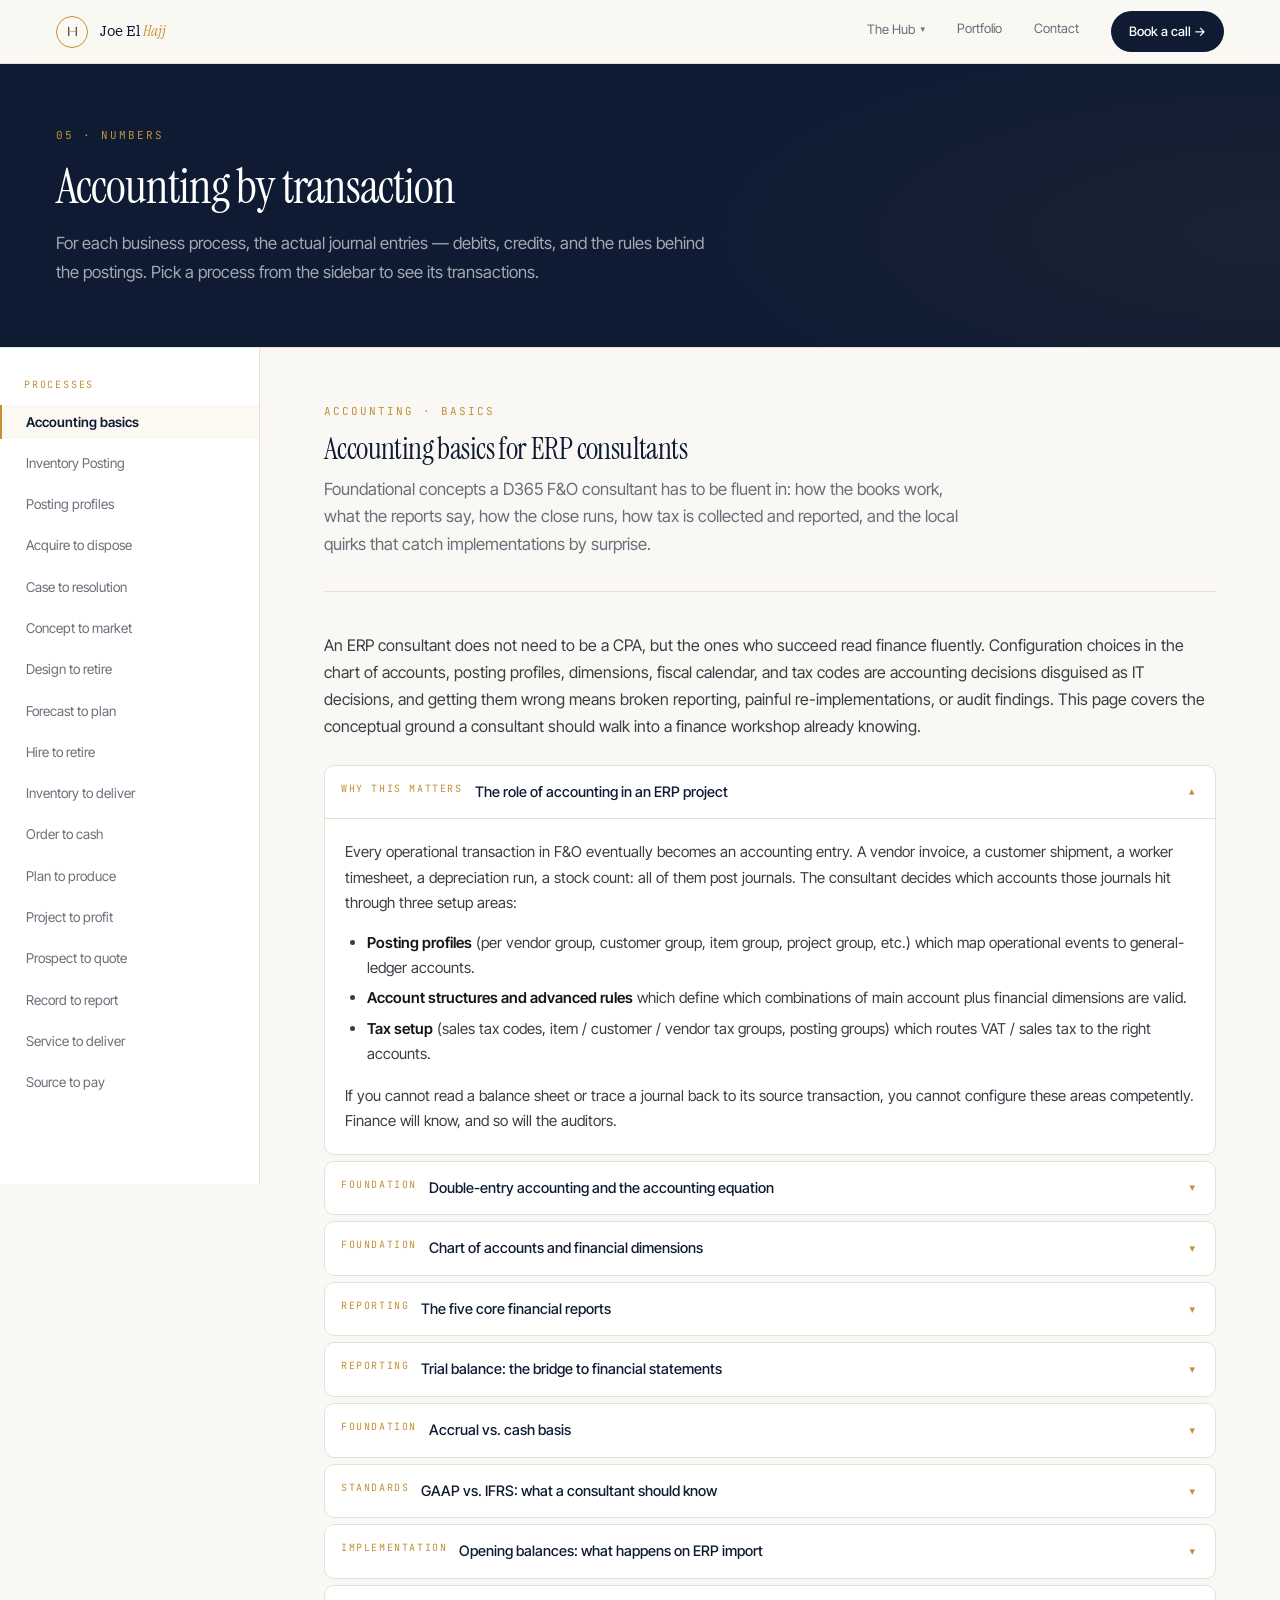
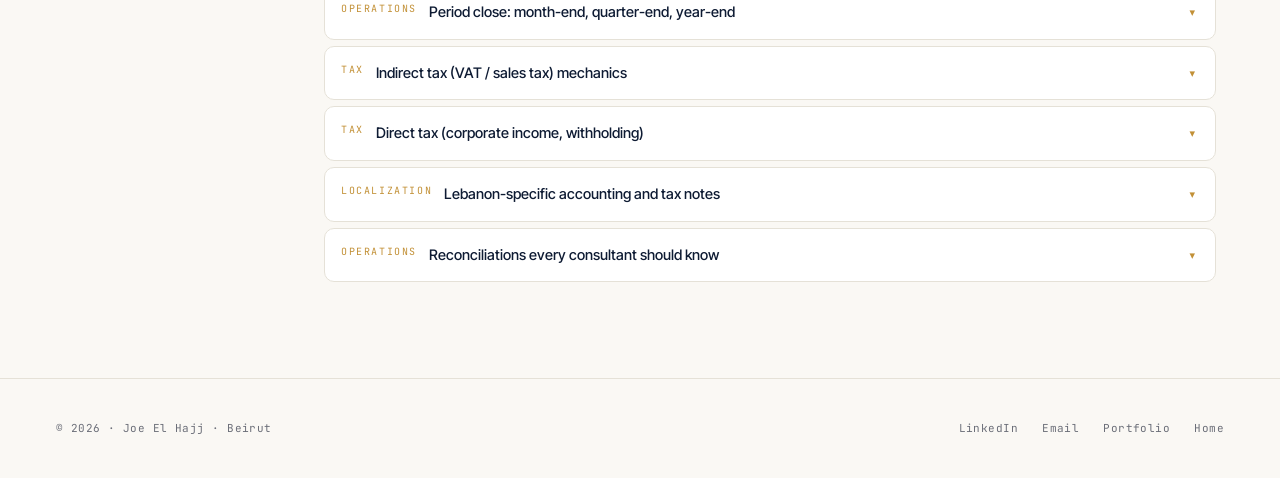
==== accounting.html @ 7da5201e "mobile tab selector update" ====
<!DOCTYPE html>
<html lang="en">
<head>
<meta charset="UTF-8" />
<meta name="viewport" content="width=device-width, initial-scale=1.0" />
<title>Accounting by Transaction · D365 F&amp;O Consulting Hub</title>
<meta name="description" content="The actual journal entries for each business process — debits, credits, and the rules behind every posting in D365 F&O." />
<link rel="preconnect" href="https://fonts.googleapis.com">
<link rel="preconnect" href="https://fonts.gstatic.com" crossorigin>
<link rel="stylesheet" href="assets/css/redesign.css" />
<link rel="stylesheet" href="assets/css/hub.css" />
</head>
<body>

<header class="rd-header">
  <div class="rd-header__inner">
    <a href="index.html" class="rd-header__brand">
      <span class="rd-header__mark">
        <svg width="15" height="15" viewBox="0 0 36 36" fill="none" aria-hidden="true">
          <path d="M 9 8 L 9 28"  stroke="#0E1B33" stroke-width="2.4" stroke-linecap="square"/>
          <path d="M 27 8 L 27 28" stroke="#0E1B33" stroke-width="2.4" stroke-linecap="square"/>
          <line x1="6" y1="18" x2="30" y2="18" stroke="#C29036" stroke-width="1.6"/>
        </svg>
      </span>
      <span class="rd-header__name">Joe El <em>Hajj</em></span>
    </a>
    <nav aria-label="Primary">
      <ul class="rd-header__nav">
        <li class="rd-nav-dropdown">
          <button class="rd-nav-dropdown__btn" aria-expanded="false" aria-haspopup="true">
            The Hub <span class="rd-nav-dropdown__caret">▾</span>
          </button>
          <div class="rd-nav-dropdown__menu" role="menu">
            <a href="consulting.html" class="rd-nav-dropdown__link">Overview</a>
            <div class="rd-nav-dropdown__divider"></div>
            <a href="lifecycle.html" class="rd-nav-dropdown__link">ERP Lifecycle</a>
            <a href="modules.html" class="rd-nav-dropdown__link">Modules</a>
            <a href="business-processes.html" class="rd-nav-dropdown__link">Business Processes</a>
            <a href="accounting.html" class="rd-nav-dropdown__link is-active">Accounting</a>
            <a href="ai.html" class="rd-nav-dropdown__link">AI in D365</a>
            <a href="customizations.html" class="rd-nav-dropdown__link">Customizations &amp; Integrations</a>
            <a href="advanced.html" class="rd-nav-dropdown__link">Advanced Features</a>
          </div>
        </li>
        <li><a href="portfolio.html">Portfolio</a></li>
        <li><a href="index.html#contact">Contact</a></li>
      </ul>
    </nav>
    <a href="mailto:Joe1437@outlook.com" class="rd-header__cta">Book a call →</a>
  </div>
</header>

<section class="hub-hero">
  <div class="hub-hero__inner">
    <div class="rd-rise">
      <span class="hub-hero__eyebrow">05 · Numbers</span>
      <h1 class="hub-hero__title">Accounting by transaction</h1>
      <p class="hub-hero__lead">For each business process, the actual journal entries — debits, credits, and the rules behind the postings. Pick a process from the sidebar to see its transactions.</p>
    </div>
  </div>
</section>

<div class="workspace-outer" data-workspace>
  <div class="workspace">

    <aside class="workspace__sidebar" aria-label="Processes">
      <button class="workspace__sidebar-toggle" type="button" aria-expanded="false" data-toggle-label="Process · Tap to switch">
        <span class="workspace__sidebar-current">Browse processes</span>
      </button>
      <div class="workspace__sidebar-body">
        <p class="workspace__sidebar-title">Processes</p>
        <ul class="workspace__nav rd-stagger">
          <li><a class="workspace__nav-link" data-item-link="accounting-basics" href="#accounting-basics">Accounting basics</a></li>
          <li><a class="workspace__nav-link" data-item-link="inventory-posting" href="#inventory-posting">Inventory Posting</a></li>
          <li><a class="workspace__nav-link" data-item-link="posting-profiles" href="#posting-profiles">Posting profiles</a></li>
          <li><a class="workspace__nav-link" data-item-link="acquire-to-dispose" href="#acquire-to-dispose">Acquire to dispose</a></li>
          <li><a class="workspace__nav-link" data-item-link="case-to-resolution" href="#case-to-resolution">Case to resolution</a></li>
          <li><a class="workspace__nav-link" data-item-link="concept-to-market" href="#concept-to-market">Concept to market</a></li>
          <li><a class="workspace__nav-link" data-item-link="design-to-retire" href="#design-to-retire">Design to retire</a></li>
          <li><a class="workspace__nav-link" data-item-link="forecast-to-plan" href="#forecast-to-plan">Forecast to plan</a></li>
          <li><a class="workspace__nav-link" data-item-link="hire-to-retire" href="#hire-to-retire">Hire to retire</a></li>
          <li><a class="workspace__nav-link" data-item-link="inventory-to-deliver" href="#inventory-to-deliver">Inventory to deliver</a></li>
          <li><a class="workspace__nav-link" data-item-link="order-to-cash" href="#order-to-cash">Order to cash</a></li>
          <li><a class="workspace__nav-link" data-item-link="plan-to-produce" href="#plan-to-produce">Plan to produce</a></li>
          <li><a class="workspace__nav-link" data-item-link="project-to-profit" href="#project-to-profit">Project to profit</a></li>
          <li><a class="workspace__nav-link" data-item-link="prospect-to-quote" href="#prospect-to-quote">Prospect to quote</a></li>
          <li><a class="workspace__nav-link" data-item-link="record-to-report" href="#record-to-report">Record to report</a></li>
          <li><a class="workspace__nav-link" data-item-link="service-to-deliver" href="#service-to-deliver">Service to deliver</a></li>
          <li><a class="workspace__nav-link" data-item-link="source-to-pay" href="#source-to-pay">Source to pay</a></li>
        </ul>
      </div>
    </aside>

    <main class="workspace__main">

      <!-- ============== Accounting basics ============== -->
      <article class="item-pane is-active" data-item-pane="accounting-basics">
        <header class="item-pane__header">
          <span class="item-pane__eyebrow">Accounting · Basics</span>
          <h2 class="item-pane__title">Accounting basics for ERP consultants</h2>
          <p class="item-pane__lead">Foundational concepts a D365 F&amp;O consultant has to be fluent in: how the books work, what the reports say, how the close runs, how tax is collected and reported, and the local quirks that catch implementations by surprise.</p>
        </header>

        <p>An ERP consultant does not need to be a CPA, but the ones who succeed read finance fluently. Configuration choices in the chart of accounts, posting profiles, dimensions, fiscal calendar, and tax codes are accounting decisions disguised as IT decisions, and getting them wrong means broken reporting, painful re-implementations, or audit findings. This page covers the conceptual ground a consultant should walk into a finance workshop already knowing.</p>

        <div class="topics">

          <details class="topic" open>
            <summary><span class="topic__eyebrow">Why this matters</span>The role of accounting in an ERP project</summary>
            <div class="topic__body">
              <p>Every operational transaction in F&amp;O eventually becomes an accounting entry. A vendor invoice, a customer shipment, a worker timesheet, a depreciation run, a stock count: all of them post journals. The consultant decides which accounts those journals hit through three setup areas:</p>
              <ul>
                <li><strong>Posting profiles</strong> (per vendor group, customer group, item group, project group, etc.) which map operational events to general-ledger accounts.</li>
                <li><strong>Account structures and advanced rules</strong> which define which combinations of main account plus financial dimensions are valid.</li>
                <li><strong>Tax setup</strong> (sales tax codes, item / customer / vendor tax groups, posting groups) which routes VAT / sales tax to the right accounts.</li>
              </ul>
              <p>If you cannot read a balance sheet or trace a journal back to its source transaction, you cannot configure these areas competently. Finance will know, and so will the auditors.</p>
            </div>
          </details>

          <details class="topic">
            <summary><span class="topic__eyebrow">Foundation</span>Double-entry accounting and the accounting equation</summary>
            <div class="topic__body">
              <p>Every accounting entry has at least one debit and at least one credit, and total debits equal total credits. This is the constraint that keeps the books balanced.</p>
              <h4>The accounting equation</h4>
              <p><strong>Assets = Liabilities + Equity</strong>. The balance sheet is a snapshot of this equation at a point in time. Income statement activity flows into Equity through Retained earnings at year-end close.</p>
              <h4>Debit / credit rules by account type</h4>
              <ul>
                <li><strong>Assets</strong> increase with debits, decrease with credits. (Cash, AR, Inventory, Fixed assets.)</li>
                <li><strong>Liabilities</strong> increase with credits, decrease with debits. (AP, accrued expenses, deferred revenue, taxes payable.)</li>
                <li><strong>Equity</strong> increases with credits, decreases with debits.</li>
                <li><strong>Revenue</strong> increases with credits, decreases with debits.</li>
                <li><strong>Expenses</strong> increase with debits, decrease with credits.</li>
              </ul>
              <h4>A starter example</h4>
              <p>Buy 1,000 of inventory on credit:</p>
              <div class="entry-table-wrap">
                <table class="entry-table">
                  <thead><tr><th>Account</th><th>Description</th><th>Dr</th><th>Cr</th></tr></thead>
                  <tbody>
                    <tr><td>Inventory (asset)</td><td>Goods received</td><td class="num">1,000.00</td><td class="num"></td></tr>
                    <tr><td>Vendor / AP (liability)</td><td>Owed to supplier</td><td class="num"></td><td class="num">1,000.00</td></tr>
                    <tr class="total-row"><td colspan="2">Totals</td><td class="num">1,000.00</td><td class="num">1,000.00</td></tr>
                  </tbody>
                </table>
              </div>
              <p>Both sides increase: an asset (inventory) and a liability (AP). The accounting equation stays balanced.</p>
            </div>
          </details>

          <details class="topic">
            <summary><span class="topic__eyebrow">Foundation</span>Chart of accounts and financial dimensions</summary>
            <div class="topic__body">
              <p>The chart of accounts (COA) is the catalog of natural accounts that classify every dollar of activity. F&amp;O combines main accounts with financial dimensions (department, cost center, project, location, business unit, custom) to produce the full account string that posts to the GL.</p>
              <h4>Lean COA + dimensions</h4>
              <p>The modern philosophy is a relatively small main account list (a few hundred), with finer detail handled by dimensions. The old approach of encoding department / location / line of business directly into the main account number (so a 5,000-row COA emerges) makes reporting harder, not easier.</p>
              <h4>Account categories and main account types</h4>
              <p>Main accounts are tagged by type (asset, liability, equity, revenue, expense, balance, total) and by category (used by financial reports). The type drives the period-close behavior: P&amp;L accounts close to retained earnings each year, balance sheet accounts roll forward.</p>
              <h4>Account structures</h4>
              <p>An account structure declares the valid combinations of main account and dimensions. Without one, any combination posts (chaos). With one, the system blocks invalid combos at journal entry. Most clients need 2 or 3 account structures (e.g., P&amp;L with mandatory cost center, balance sheet with optional dimensions, tax-only, etc.).</p>
            </div>
          </details>

          <details class="topic">
            <summary><span class="topic__eyebrow">Reporting</span>The five core financial reports</summary>
            <div class="topic__body">
              <p>Every consultant should be able to describe each of these and where the data comes from in F&amp;O.</p>
              <h4>1. Balance sheet (Statement of financial position)</h4>
              <p>Snapshot of assets, liabilities, and equity at a point in time. Reflects the accounting equation. In F&amp;O, balances roll forward across fiscal years; only retained earnings absorbs the prior year P&amp;L.</p>
              <h4>2. Income statement (Profit &amp; loss / P&amp;L)</h4>
              <p>Revenues minus expenses over a period (month, quarter, year). Captures operating performance. In F&amp;O, P&amp;L accounts zero out at year-end close and the net flows to retained earnings.</p>
              <h4>3. Cash flow statement</h4>
              <p>Sources and uses of cash, split into operating, investing, and financing activities. Reconciles opening cash to closing cash. Often produced via Financial Reporter or Power BI from F&amp;O ledger data.</p>
              <h4>4. Statement of changes in equity</h4>
              <p>Movement in equity accounts: opening equity, plus net income, minus dividends, plus / minus capital changes, equals closing equity. Required under IFRS and most local GAAPs.</p>
              <h4>5. Trial balance</h4>
              <p>List of every account with its debit or credit balance. Total debits equal total credits. The trial balance is the bridge between the GL and the financial statements, and it is the first report every consultant should reconcile after a go-live.</p>
            </div>
          </details>

          <details class="topic">
            <summary><span class="topic__eyebrow">Reporting</span>Trial balance: the bridge to financial statements</summary>
            <div class="topic__body">
              <p>The trial balance is a list of every account with its current debit or credit balance. It is the most important report for an ERP consultant during go-live because it proves three things at once.</p>
              <ul>
                <li><strong>Mathematical integrity:</strong> total debits equal total credits. If they do not, journals are out of balance, period.</li>
                <li><strong>Subledger reconciliation:</strong> AR balance on the trial balance equals the customer aging total. AP balance equals the vendor aging total. Inventory account equals the inventory valuation report. Cash equals reconciled bank statements.</li>
                <li><strong>Reporting input:</strong> the trial balance is the source for every formal financial statement. The balance sheet and income statement are just trial balance lines grouped by account category.</li>
              </ul>
              <p>The most common cause of broken reporting at go-live is a trial balance that does not tie to subledger balances. Reconcile each subledger to the GL before declaring close ready.</p>
            </div>
          </details>

          <details class="topic">
            <summary><span class="topic__eyebrow">Foundation</span>Accrual vs. cash basis</summary>
            <div class="topic__body">
              <p>Two ways of recognizing transactions; consultants need to know which one their client uses (and which is required by law for them).</p>
              <h4>Cash basis</h4>
              <p>Revenue recognized when cash is received; expenses recognized when cash is paid. Simple, but distorts the picture of business performance. Permitted for very small entities in many jurisdictions; rarely used in ERP-scale businesses.</p>
              <h4>Accrual basis</h4>
              <p>Revenue recognized when earned (delivery, performance) regardless of cash timing. Expenses recognized when incurred regardless of cash timing. Required by GAAP, IFRS, and most countries' tax rules above certain size thresholds.</p>
              <p>F&amp;O is fundamentally an accrual system. The accruals you see (period-end accruals, prepaid amortization, deferred revenue, depreciation) all exist to align P&amp;L recognition with the period of economic activity, not the period of cash movement.</p>
            </div>
          </details>

          <details class="topic">
            <summary><span class="topic__eyebrow">Standards</span>GAAP vs. IFRS: what a consultant should know</summary>
            <div class="topic__body">
              <p>The two dominant accounting frameworks. F&amp;O can support either or both (often via multiple ledgers / books). Consultants need to know enough to ask the right setup questions.</p>
              <h4>US GAAP (Generally Accepted Accounting Principles)</h4>
              <p>Rules-based, US-centric, governed by FASB. Detailed prescriptive guidance per topic (revenue, leases, inventory, etc.).</p>
              <h4>IFRS (International Financial Reporting Standards)</h4>
              <p>Principles-based, used by 140+ countries (including all of the EU, most of Asia, Africa, Latin America). Governed by the IASB. Generally shorter standards leaving more room for judgment.</p>
              <h4>Differences a consultant should remember</h4>
              <ul>
                <li><strong>Inventory:</strong> US GAAP allows LIFO; IFRS does not. F&amp;O supports FIFO, weighted average, standard, moving average across either framework.</li>
                <li><strong>Development costs:</strong> US GAAP expenses R&amp;D; IFRS allows capitalization of development phase if criteria are met (see Concept to market accounting).</li>
                <li><strong>Inventory write-downs:</strong> Reversals are allowed under IFRS; not allowed under US GAAP.</li>
                <li><strong>Leases:</strong> Both frameworks now require most leases on the balance sheet (ASC 842 / IFRS 16) but classification rules and lessor accounting differ.</li>
                <li><strong>Revenue recognition:</strong> Largely converged under ASC 606 / IFRS 15 (5-step model), but disclosure differences remain.</li>
                <li><strong>Component depreciation:</strong> Required under IFRS; permitted but not required under US GAAP.</li>
                <li><strong>Property revaluation:</strong> Allowed under IFRS (revaluation model); generally not under US GAAP (cost model only).</li>
              </ul>
              <p>Many multinationals run dual ledgers: one for local statutory (often local-GAAP or IFRS) and one for parent-company reporting (often US GAAP). F&amp;O handles this via multiple posting layers and multiple FA books.</p>
            </div>
          </details>

          <details class="topic">
            <summary><span class="topic__eyebrow">Implementation</span>Opening balances: what happens on ERP import</summary>
            <div class="topic__body">
              <p>Opening balances are the data brought from the legacy system at go-live. Get them wrong and every report from day one is wrong. The process has three layers, and a consultant should be able to discuss each.</p>
              <h4>1. GL opening balances</h4>
              <p>The trial balance from the legacy system, posted as a single opening journal in F&amp;O dated the cut-over date (typically the last day of the prior period or the first day of the new period). This journal must balance to zero across debits and credits.</p>
              <p>Pattern: Dr each asset account, Cr each liability and equity account, totals match. Use a dedicated journal name (e.g., "Opening balance") and reference the legacy trial balance source.</p>
              <h4>2. Subledger opening balances</h4>
              <p>Customer open invoices, vendor open invoices, fixed assets, and inventory must be loaded into their subledgers, not just summed into the GL. Every customer needs the open invoice list (with original invoice date, due date, currency, amount), every vendor needs the same, every fixed asset needs cost / accumulated depreciation / book / placed-in-service date, every item with on-hand inventory needs quantity and unit cost.</p>
              <p>Critical reconciliation: subledger totals must tie to the GL opening journal. AR subledger total = AR opening balance from the GL journal. Inventory subledger total = Inventory opening balance. Mismatch on day one means broken reporting forever.</p>
              <h4>3. Statistical / informational data</h4>
              <p>Open POs, open sales orders, open quotations, open production orders. These do not impact the GL on import (they are operational documents, not accounting events) but they are essential for operations to start day-one transactions cleanly.</p>
              <h4>What can go wrong</h4>
              <ul>
                <li><strong>Off-by-rounding.</strong> Currency rounding differences accumulate during cut-over. Reserve a "Cut-over rounding" account and post the rounding to it, with the controller's blessing.</li>
                <li><strong>Missing dimensions.</strong> Opening journal posted to main account only; reporting by department breaks because the opening balances have no department.</li>
                <li><strong>Wrong as-of date.</strong> Opening balances dated 1 January when the legacy cut-off was 31 December causes the first day to look like a massive transaction day.</li>
                <li><strong>Sub-ledger to GL drift.</strong> AR subledger built from a different cut-off than the GL trial balance. Reconcile to one source of truth.</li>
              </ul>
            </div>
          </details>

          <details class="topic">
            <summary><span class="topic__eyebrow">Operations</span>Period close: month-end, quarter-end, year-end</summary>
            <div class="topic__body">
              <p>The period close is the disciplined sequence of work that converts operational data into reportable financials. F&amp;O has explicit period status mechanics: open, on hold, closed, permanently closed.</p>
              <h4>Month-end close: the standard sequence</h4>
              <ol>
                <li><strong>Cut-off:</strong> stop transactional activity for the period at a defined time, or freeze data for a "soft close" while finance does the work.</li>
                <li><strong>Sub-ledgers ready:</strong> AP invoices and payments posted, AR invoices and receipts posted, receipts and product receipts up to date, expense reports approved.</li>
                <li><strong>Run cost processes:</strong> inventory close or recalculation, production order ending, project estimate process.</li>
                <li><strong>Run period-end accruals:</strong> uninvoiced receipts accrual, manual accruals for known unbilled events, prepaid amortization, depreciation.</li>
                <li><strong>FX revaluation:</strong> revalue open AR, AP, and bank balances in foreign currency.</li>
                <li><strong>Reconcile clearing accounts:</strong> bank clearing, GRNI (purchase accrual), inventory in transit, asset clearing, remittance clearing, VAT accounts.</li>
                <li><strong>Subledger to GL reconciliation:</strong> trial balance ties to AR aging, AP aging, inventory valuation, FA register, bank reconciliation.</li>
                <li><strong>Run consolidation</strong> if multi-entity.</li>
                <li><strong>Generate financial statements:</strong> trial balance, P&amp;L, balance sheet, cash flow, management pack.</li>
                <li><strong>Close period status:</strong> sub-ledgers first (AP, AR, inventory), then GL.</li>
              </ol>
              <h4>Quarter-end close</h4>
              <p>Same as month-end plus: external reporting (10-Q in the US, half-year report in the EU), audit interim reviews, larger management commentary.</p>
              <h4>Year-end close</h4>
              <p>Same as month-end plus: full inventory count and reconciliation, full FA register tie-out, FX year-end revaluation, statutory audit, year-end accruals (bonus, vacation, deferred tax), year-end closing journal that closes P&amp;L accounts to retained earnings, opening transactions for the new fiscal year.</p>
              <h4>F&amp;O period status</h4>
              <p>Open: transactions can post. On hold: only specific roles can post (used for soft close). Closed: nothing posts; can be reopened by a security-restricted role. Permanently closed: nothing posts ever again, no reopen possible. Use Permanently closed only after audit sign-off.</p>
            </div>
          </details>

          <details class="topic">
            <summary><span class="topic__eyebrow">Tax</span>Indirect tax (VAT / sales tax) mechanics</summary>
            <div class="topic__body">
              <p>Indirect tax is collected on sales (output tax) and paid on purchases (input tax). Net is remitted to the tax authority. Mechanics differ between true VAT regimes (most of the world) and US-style sales tax (consumer-only), but the F&amp;O configuration is similar.</p>
              <h4>Output tax</h4>
              <p>Tax collected from the customer on a sales invoice. Posted to a Sales tax payable account at invoice time.</p>
              <div class="entry-table-wrap">
                <table class="entry-table">
                  <thead><tr><th>Account</th><th>Description</th><th>Dr</th><th>Cr</th></tr></thead>
                  <tbody>
                    <tr><td>Customer (AR)</td><td>1,000 net + 110 VAT (11%)</td><td class="num">1,110.00</td><td class="num"></td></tr>
                    <tr><td>Sales revenue</td><td>Net</td><td class="num"></td><td class="num">1,000.00</td></tr>
                    <tr><td>Sales tax payable (output)</td><td>Tax to remit</td><td class="num"></td><td class="num">110.00</td></tr>
                    <tr class="total-row"><td colspan="2">Totals</td><td class="num">1,110.00</td><td class="num">1,110.00</td></tr>
                  </tbody>
                </table>
              </div>
              <h4>Input tax</h4>
              <p>Tax paid to the supplier on a purchase invoice. Posted to a Sales tax recoverable account, which is recoverable against output tax (in true VAT regimes) or expensed (in US sales tax, where buyers are usually exempt and only end-consumers pay).</p>
              <h4>Periodic settlement (declaration)</h4>
              <p>At each tax-period end (monthly or quarterly per jurisdiction), the consultant runs Tax &gt; Periodic tasks &gt; Declarations &gt; Sales tax &gt; "Settle and post sales tax". F&amp;O nets output against input per Sales tax authority and posts the difference to the Settlement account on the Ledger posting group, which is then paid to the authority. If the authority is linked to a vendor, the balance can be transferred to the vendor as an open invoice via the same process.</p>
              <div class="entry-table-wrap">
                <table class="entry-table">
                  <thead><tr><th>Account</th><th>Description</th><th>Dr</th><th>Cr</th></tr></thead>
                  <tbody>
                    <tr><td>Sales tax payable (output)</td><td>Clear period collected</td><td class="num">10,000.00</td><td class="num"></td></tr>
                    <tr><td>Sales tax recoverable (input)</td><td>Clear period recovered</td><td class="num"></td><td class="num">6,000.00</td></tr>
                    <tr><td>VAT settlement payable</td><td>Net to authority</td><td class="num"></td><td class="num">4,000.00</td></tr>
                    <tr class="total-row"><td colspan="2">Totals</td><td class="num">10,000.00</td><td class="num">10,000.00</td></tr>
                  </tbody>
                </table>
              </div>
              <h4>Tax declaration</h4>
              <p>The official filing to the authority. Uses electronic reporting (ER) configurations in F&amp;O (e.g., Making Tax Digital in the UK, FEC in France, SAF-T in Portugal / Norway / Poland, declaracao mensal in Brazil). The consultant should know whether a country-specific ER configuration exists for the client's jurisdiction or whether it must be built.</p>
              <h4>Special VAT cases</h4>
              <ul>
                <li><strong>Reverse charge:</strong> Buyer accounts for both input and output tax on the same invoice (intra-EU acquisitions, certain services). Net cash impact is zero, but compliance reporting requires both lines.</li>
                <li><strong>Exempt supplies:</strong> No output tax charged; corresponding input tax not recoverable.</li>
                <li><strong>Zero-rated supplies:</strong> Output tax charged at 0%; input tax fully recoverable. Different from exempt despite the zero appearance.</li>
                <li><strong>Partial exemption:</strong> Mixed exempt and taxable activity; only a proportion of input tax is recoverable. Calculation rules are jurisdiction-specific.</li>
              </ul>
            </div>
          </details>

          <details class="topic">
            <summary><span class="topic__eyebrow">Tax</span>Direct tax (corporate income, withholding)</summary>
            <div class="topic__body">
              <p>Direct tax is tax on income / profit, not on transactions. It does not flow through every transaction; it is calculated on the period's results.</p>
              <h4>Corporate income tax</h4>
              <p>Tax on the company's profit at a country-specific rate (e.g., 21% US federal, 25% France, 17% Lebanon for most companies, 19% UK, 15% Germany federal plus solidarity / trade tax). Calculated quarterly or annually based on accounting profit adjusted for tax-allowable / disallowable items.</p>
              <p>F&amp;O does not natively calculate corporate income tax (that lives in tax provision tools or Excel for most clients). What F&amp;O does book is the tax expense and the income tax liability:</p>
              <div class="entry-table-wrap">
                <table class="entry-table">
                  <thead><tr><th>Account</th><th>Description</th><th>Dr</th><th>Cr</th></tr></thead>
                  <tbody>
                    <tr><td>Income tax expense</td><td>Period tax accrual</td><td class="num">25,000.00</td><td class="num"></td></tr>
                    <tr><td>Income tax payable</td><td>Liability to authority</td><td class="num"></td><td class="num">25,000.00</td></tr>
                    <tr class="total-row"><td colspan="2">Totals</td><td class="num">25,000.00</td><td class="num">25,000.00</td></tr>
                  </tbody>
                </table>
              </div>
              <h4>Deferred tax</h4>
              <p>Differences between accounting profit and taxable profit (timing differences) create deferred tax assets or liabilities. Examples: depreciation differences between book and tax, accrued expenses not yet deductible, NOL carryforwards. These are not posted via F&amp;O routine flows; they are manual GL journals based on tax provision calculation.</p>
              <h4>Withholding tax</h4>
              <p>Tax withheld at source from a payment. The payer deducts the tax from the gross payment, pays the supplier the net, and remits the withheld amount to the tax authority. Common on professional services, royalties, dividends, interest, especially cross-border. F&amp;O has full withholding tax setup under Tax. (See the worked example in Source to pay, withholding tax.)</p>
            </div>
          </details>

          <details class="topic">
            <summary><span class="topic__eyebrow">Localization</span>Lebanon-specific accounting and tax notes</summary>
            <div class="topic__body">
              <p>Lebanon's accounting and tax landscape has its own rhythm. The notes below cover the items most likely to come up on an implementation. Tax rules in Lebanon have moved frequently since 2019; verify current rates and forms with a Lebanese tax advisor before configuring.</p>
              <h4>Accounting framework</h4>
              <p>Lebanon follows a French-style Plan Comptable General influence: a numeric account class structure (1xxx for equity / liabilities, 2xxx for fixed assets, 3xxx for inventory, 4xxx for receivables / payables, 5xxx for cash, 6xxx for expenses, 7xxx for revenues). IFRS is widely used by listed companies and many groups; SMEs often follow Lebanese GAAP which leans on French principles.</p>
              <h4>Currency reporting</h4>
              <p>Lebanon's accounting currency is the Lebanese Pound (LBP), but practical bookkeeping in many businesses runs in US Dollars. After 2019 the country has had multiple effective exchange rates, including the official central-bank rate, the bank rate, and the parallel market rate. ERP setups frequently need:</p>
              <ul>
                <li>LBP as accounting currency for statutory filings (income tax, VAT).</li>
                <li>USD as a reporting currency for management and group reporting.</li>
                <li>Multiple exchange rate types (official, bank, market) maintained per period.</li>
                <li>Awareness of "lollar" (banked USD pre-2019, subject to capital controls) versus "fresh USD" (post-2019 inflows, free-flowing). The distinction is operational rather than accounting, but contracts and customer / vendor balances often specify which currency variant applies.</li>
              </ul>
              <h4>VAT</h4>
              <ul>
                <li>Standard VAT rate has historically been 11% (introduced in 2002).</li>
                <li>VAT registration threshold is set in LBP and has been revised after the currency adjustments; verify the current threshold before scoping.</li>
                <li>VAT declarations are typically filed quarterly.</li>
                <li>Standard forms include the L-3 quarterly declaration and the L-15 annual recap.</li>
                <li>Some supplies are exempt (financial services, education, certain medical) and some zero-rated (exports). Standard VAT mechanics apply.</li>
              </ul>
              <h4>Withholding tax</h4>
              <ul>
                <li>3% withholding on services rendered by non-residents (including professional services), and other rates apply per service type and residency.</li>
                <li>10% withholding on income from movable capital (interest, dividends).</li>
                <li>Specific withholding on rental income paid to non-residents.</li>
                <li>Form R5 / R6 / R10 (and revisions) are used for various withholding declarations, verify the current forms in scope.</li>
              </ul>
              <h4>Income tax on profits</h4>
              <ul>
                <li>Corporate income tax rate has been 17% for the standard regime; specific sectors and free zones have different treatment.</li>
                <li>Annual filing typically due in the months following fiscal year-end (calendar-year is dominant).</li>
                <li>Estimated payments / advances are required during the year.</li>
              </ul>
              <h4>Payroll tax (R10)</h4>
              <p>Income tax on salaries and wages is withheld monthly by the employer and remitted to the Ministry of Finance. The R10 form is the standard payroll-tax declaration. National Social Security (NSSF / CNSS) contributions are calculated separately and remitted on a different cadence.</p>
              <h4>Stamp duty</h4>
              <p>4 per mille (0.4%) stamp duty applies to many contracts and invoices in Lebanon. Often booked as a small expense line at contract signing rather than embedded in transaction taxes; confirm with the client whether it should be configured as an additional tax in F&amp;O or treated as a manual journal.</p>
              <h4>Built-in property tax</h4>
              <p>Annual tax on rental value of real estate held by the company. Calculated outside F&amp;O and posted via journal.</p>
              <h4>Practical implementation notes</h4>
              <ul>
                <li>F&amp;O does not ship a Microsoft-delivered Lebanon localization. Tax codes, withholding tax codes, and electronic reporting (declaration) configurations must be built or sourced from a partner.</li>
                <li>Bilateral books (LBP / USD) are best handled as accounting currency LBP plus USD reporting currency, not as two separate ledgers; only do dual ledgers when group reporting is in a different framework (e.g., IFRS group + Lebanese GAAP local).</li>
                <li>VAT-exclusive vs. VAT-inclusive pricing: Lebanese practice varies by industry; confirm at requirements stage. Wrong direction yields visible price differences immediately at testing.</li>
              </ul>
            </div>
          </details>

          <details class="topic">
            <summary><span class="topic__eyebrow">Operations</span>Reconciliations every consultant should know</summary>
            <div class="topic__body">
              <p>Reconciliations are the audit trail that proves the books are right. A consultant who can list these (and explain how to fix each one) is automatically more credible.</p>
              <ul>
                <li><strong>Bank reconciliation:</strong> bank statement balance to GL bank account. Difference is unreconciled items (timing differences). Run advanced bank reconciliation in F&amp;O for serious volumes.</li>
                <li><strong>AR aging to GL:</strong> sum of customer open transactions equals AR control account. Mismatch usually means a manual journal hit AR without going through the customer.</li>
                <li><strong>AP aging to GL:</strong> same as AR but for vendors.</li>
                <li><strong>Inventory subledger to GL:</strong> inventory valuation report by item equals inventory control account. Mismatch means manual journals or wrong posting profile setup.</li>
                <li><strong>Fixed asset register to GL:</strong> sum of asset cost minus accumulated depreciation equals net book value on the balance sheet.</li>
                <li><strong>Clearing account zero-out:</strong> bank clearing, GRNI / purchase accrual, inventory in transit, asset clearing, remittance, VAT settlement. None of these should have a stale balance at period end.</li>
                <li><strong>Intercompany reconciliation:</strong> IC receivable in entity A equals IC payable in entity B. Mismatch is a sign of one-sided IC postings.</li>
                <li><strong>Tax reconciliation:</strong> output tax in GL equals total of customer invoices' VAT lines for the period. Input tax in GL equals total of vendor invoices' VAT lines.</li>
              </ul>
              <p>If you can produce these reconciliations cleanly, the financial close is on solid ground. If you cannot, the close is a hope and not a process.</p>
            </div>
          </details>

        </div>
      </article>

      <!-- ============== Inventory Posting ============== -->
      <article class="item-pane" data-item-pane="inventory-posting">
        <header class="item-pane__header">
          <span class="item-pane__eyebrow">Accounting · Inventory</span>
          <h2 class="item-pane__title">Inventory Posting</h2>
          <p class="item-pane__lead">An introduction to inventory posting profiles, explaining how inventory transactions map to the general ledger across sales, purchasing, production, and cost variances.</p>
        </header>
        <div class="topics">
        <details class="topic">
          <summary><span class="topic__eyebrow">Posting Profile</span>Sales order</summary>
          <div class="topic__body">
            <p>Sales order tab   Inventory posting profile. Controls how SALES order packing slips (physical) and invoices (financial) hit the GL. Path: Inventory management > Setup > Posting > Posting > Sales order.</p>
            <div class="entry-table-wrap" style="overflow-x: auto;">
            <table class="entry-table" style="min-width: 1000px;">
              <thead><tr><th>Posting Type</th><th>Purpose</th><th>When It Posts</th><th>Account Type</th><th>Dr/Cr</th><th>P/F</th><th>Prerequisites</th><th>Guidance</th></tr></thead>
              <tbody>
                <tr>
                  <td><strong>Cost of units, delivered</strong></td>
                  <td>Records the inventory value being shipped out when a sales order packing slip is posted. Provides visibility of inventory leaving the warehouse before invoicing.</td>
                  <td>Sales order packing slip posting (physical update). Reversed automatically when the sales invoice is posted.</td>
                  <td>Asset (Inventory / Materials shipped not invoiced)</td>
                  <td>Credit. Offset = Cost of goods sold, delivered.</td>
                  <td>Physical (P). Clearing account   reverses at invoice.</td>
                  <td>Inventory & warehouse management parameters: 'Post packing slip in ledger' = Yes. Item model group: 'Post physical inventory' = Yes.</td>
                  <td>Provide an interim inventory clearing account (e.g., 'Materials shipped not invoiced'). Many clients reuse the main Inventory account; controller decides whether to split out a clearing GL.</td>
                </tr>
                <tr>
                  <td><strong>Cost of goods sold, delivered</strong></td>
                  <td>Records the estimated/temporary COGS on packing slip, so the P&L can reflect cost-of-sale as soon as goods physically ship.</td>
                  <td>Sales order packing slip posting (physical update). Reversed when invoice posts.</td>
                  <td>Expense (Deferred / accrued COGS)</td>
                  <td>Debit. Offset = Cost of units, delivered.</td>
                  <td>Physical (P). Clearing   reverses at invoice.</td>
                  <td>Same prerequisites as Cost of units, delivered.</td>
                  <td>Provide a 'Deferred COGS' or 'COGS – packing slip' P&L account. Reverses to actual COGS at invoice.</td>
                </tr>
                <tr>
                  <td><strong>Cost of units, invoiced</strong></td>
                  <td>Records the actual/permanent reduction of inventory on the balance sheet when the customer invoice posts.</td>
                  <td>Sales order invoice posting (financial update).</td>
                  <td>Asset (Inventory)</td>
                  <td>Credit. Offset = Cost of goods sold, invoiced.</td>
                  <td>Financial (F). Not a clearing account.</td>
                  <td>Item model group: 'Post financial inventory' = Yes.</td>
                  <td>Provide the main Inventory asset GL account on the balance sheet. Typically the SAME account used for 'Cost of purchased materials invoiced' (PO) and 'Inventory issue/receipt'.</td>
                </tr>
                <tr>
                  <td><strong>Cost of goods sold, invoiced</strong></td>
                  <td>Records the actual Cost of Goods Sold expense on the P&L when the customer invoice is posted.</td>
                  <td>Sales order invoice posting (financial update).</td>
                  <td>Expense (COGS)</td>
                  <td>Debit. Offset = Cost of units, invoiced.</td>
                  <td>Financial (F). Not clearing.</td>
                  <td>Item model group: 'Post financial inventory' = Yes.</td>
                  <td>Provide the COGS P&L account. Usually segmented by item group / product category for reporting (e.g., COGS – Raw materials, COGS – Finished goods).</td>
                </tr>
                <tr>
                  <td><strong>Revenue</strong></td>
                  <td>Records the sales revenue earned when the customer invoice posts.</td>
                  <td>Sales order invoice posting.</td>
                  <td>Revenue</td>
                  <td>Credit. Offset = Customer balance (Summary) account on the AR posting profile.</td>
                  <td>Financial (F). Not clearing.</td>
                  <td>Standard sales invoice.</td>
                  <td>Provide the Revenue GL account(s). Almost always segmented by product line / item group / business unit. Ask the controller for the revenue mapping by category or item group.</td>
                </tr>
                <tr>
                  <td><strong>Commission</strong></td>
                  <td>Records sales commission expense earned by the sales rep / agent for the invoiced order line.</td>
                  <td>Sales order invoice posting, when commission is calculated.</td>
                  <td>Expense</td>
                  <td>Debit. Offset = Commission offset (Commissions payable).</td>
                  <td>Financial (F). Not clearing.</td>
                  <td>Commission groups configured on customer + product; commission calculation defined.</td>
                  <td>Provide a 'Sales commission expense' P&L account. Leave blank only if commissions are not used in this implementation.</td>
                </tr>
                <tr>
                  <td><strong>Discount</strong></td>
                  <td>Records the portion of sales price discounted, if the controller wants discounts visible on a separate GL rather than netted into Revenue.</td>
                  <td>Sales order invoice posting, when line or total discounts exist.</td>
                  <td>Revenue (contra) or Expense</td>
                  <td>Debit (reduces revenue). Offset = Revenue / Customer balance.</td>
                  <td>Financial (F). Not clearing.</td>
                  <td>Sales line/total discount entered or calculated.</td>
                  <td>OPTIONAL. Most GAAP/IFRS clients leave this BLANK so discounts net into Revenue. Fill only if the controller wants discounts visible on a separate contra-revenue GL.</td>
                </tr>
                <tr>
                  <td><strong>Commission offset</strong></td>
                  <td>Records the commission liability payable to the sales rep / agent.</td>
                  <td>Sales order invoice posting (when commission is calculated).</td>
                  <td>Liability</td>
                  <td>Credit. Offset = Commission expense.</td>
                  <td>Financial (F). Clearing.</td>
                  <td>Commission groups configured.</td>
                  <td>Provide a 'Commissions payable' liability account. Required only if commissions are used.</td>
                </tr>
                <tr>
                  <td><strong>Deferred revenue on delivery</strong></td>
                  <td>Records ESTIMATED (accrued) revenue at packing slip, deferred until invoicing   for clients that want revenue visibility on shipment for month-end accruals.</td>
                  <td>Sales order packing slip posting (when deferred revenue on sales delivery is enabled). Auto-reverses at invoice.</td>
                  <td>Revenue (clearing   accrued sales)</td>
                  <td>Credit. Offset = Deferred revenue offset on delivery.</td>
                  <td>Physical (P). Clearing.</td>
                  <td>Item model group: 'Post to Deferred Revenue Account on Sales Delivery' = Yes. AR parameters 'Post packing slip in ledger' = Yes. Inventory & warehouse mgmt 'Post physical sales tax' = Yes.</td>
                  <td>Provide an 'Accrued sales' / unbilled revenue account. Required only if the client wants packing-slip revenue accrual. Many clients skip this and use Revenue Recognition module instead.</td>
                </tr>
                <tr>
                  <td><strong>Deferred revenue offset on delivery</strong></td>
                  <td>Asset / unbilled-AR counterpart to 'Deferred revenue on delivery'   records the unbilled receivable on the balance sheet between shipment and invoicing.</td>
                  <td>Sales order packing slip posting (same trigger as Deferred revenue on delivery).</td>
                  <td>Asset (Unbilled AR)</td>
                  <td>Debit. Offset = Deferred revenue on delivery.</td>
                  <td>Physical (P). Clearing.</td>
                  <td>Same as Deferred revenue on delivery.</td>
                  <td>Provide an 'Accounts receivable – not invoiced' / unbilled AR asset account.</td>
                </tr>
                <tr>
                  <td><strong>Deferred sales tax on delivery</strong></td>
                  <td>Records estimated sales tax when packing slip posts, in jurisdictions/configurations that require posting tax on physical update.</td>
                  <td>Sales order packing slip posting (with Post physical sales tax enabled). Reverses at invoice.</td>
                  <td>Liability (Deferred tax)</td>
                  <td>Credit.</td>
                  <td>Physical (P). Clearing.</td>
                  <td>Inventory & warehouse management parameters: 'Post physical sales tax' = Yes.</td>
                  <td>Provide a 'Deferred sales tax payable' liability account. Required only if physical tax posting is enabled (uncommon outside specific tax regimes).</td>
                </tr>
                <tr>
                  <td><strong>Customer prepayment</strong></td>
                  <td>Records advance customer deposits captured via the Prepayment customer invoice feature (sales-side deposit before final invoice).</td>
                  <td>Posting a prepayment invoice on a sales order; reversed at final sales invoice.</td>
                  <td>Liability (Customer deposits / unearned)</td>
                  <td>Credit (on prepayment receipt); offset = Customer balance.</td>
                  <td>Financial (F). Clearing (settles at final invoice).</td>
                  <td>Feature management: 'Prepayment customer invoice' = Enabled. AR parameters configured.</td>
                  <td>Provide a 'Customer deposits' / 'Unearned revenue' liability account. Required only if the prepayment-customer-invoice feature is in scope.</td>
                </tr>
              </tbody>
            </table>
            </div>
          </div>
        </details>
        <details class="topic">
          <summary><span class="topic__eyebrow">Posting Profile</span>Purchase order</summary>
          <div class="topic__body">
            <p>Purchase order tab   Inventory posting profile. Controls how PO product receipts (physical) and vendor invoices (financial) hit the GL. Path: Inventory management > Setup > Posting > Posting > Purchase order.</p>
            <div class="entry-table-wrap" style="overflow-x: auto;">
            <table class="entry-table" style="min-width: 1000px;">
              <thead><tr><th>Posting Type</th><th>Purpose</th><th>When It Posts</th><th>Account Type</th><th>Dr/Cr</th><th>P/F</th><th>Prerequisites</th><th>Guidance</th></tr></thead>
              <tbody>
                <tr>
                  <td><strong>Cost of purchased materials received</strong></td>
                  <td>Records the inventory value of goods physically received but not yet invoiced   i.e., the inventory side of GRNI (goods received not invoiced).</td>
                  <td>Purchase order product receipt posting (physical). Auto-reverses at invoice.</td>
                  <td>Asset (Inventory clearing / Materials received not invoiced)</td>
                  <td>Debit. Offset = Purchase expenditure, un-invoiced.</td>
                  <td>Physical (P). Clearing.</td>
                  <td>Inventory & warehouse management parameters: 'Post product receipt in ledger' = Yes. Item model group: 'Post physical inventory' + 'Accrue liability on product receipt' = Yes.</td>
                  <td>Provide an inventory clearing account   typically 'Materials received not invoiced' or the same as main Inventory. Reverses at vendor invoice.</td>
                </tr>
                <tr>
                  <td><strong>Purchase expenditure, un-invoiced</strong></td>
                  <td>P&L clearing account that captures the product-receipt expenditure side pending invoice. Used by D365 to generate the second voucher that tracks purchase price variances on standard-cost items.</td>
                  <td>Purchase order product receipt posting (physical) and PO invoice (reversal).</td>
                  <td>Expense (clearing)</td>
                  <td>Debit on receipt; reversed (credit) on invoice.</td>
                  <td>Physical (P). Clearing.</td>
                  <td>Same prerequisites as 'Cost of purchased materials received'.</td>
                  <td>Provide a 'Material receipts' / 'Purchase clearing' P&L account. CRITICAL   should net to ~zero each period if everything is invoiced. Common choice: a dedicated clearing GL the controller monitors at close.</td>
                </tr>
                <tr>
                  <td><strong>Cost of purchased materials invoiced</strong></td>
                  <td>Records the permanent inventory value on the balance sheet when the vendor invoice is posted.</td>
                  <td>PO invoice posting (financial).</td>
                  <td>Asset (Inventory)</td>
                  <td>Debit. Offset = Purchase expenditure for product.</td>
                  <td>Financial (F). Not clearing.</td>
                  <td>Item model group: 'Post financial inventory' = Yes.</td>
                  <td>Provide the main Inventory asset GL account. SAME account as 'Cost of units invoiced' (sales) and 'Inventory issue/receipt'.</td>
                </tr>
                <tr>
                  <td><strong>Purchase expenditure for product</strong></td>
                  <td>P&L clearing counterpart for invoiced inventory. For standard-cost items, the net of this account and 'Purchase expenditure, un-invoiced' captures the purchase price variance.</td>
                  <td>PO invoice posting (financial). Two vouchers generated for standard-cost items.</td>
                  <td>Expense (clearing)</td>
                  <td>Credit. Offset = Purchase expenditure, un-invoiced (received side).</td>
                  <td>Financial (F). Clearing.</td>
                  <td>Standard PO invoice.</td>
                  <td>Provide a 'Materials receipt' clearing P&L account   typically the SAME account as 'Purchase expenditure, un-invoiced' so the net is the variance only.</td>
                </tr>
                <tr>
                  <td><strong>Discount</strong></td>
                  <td>Records vendor purchase discount when the controller wants discounts visible separately from inventory cost.</td>
                  <td>PO invoice posting where a vendor discount applies.</td>
                  <td>Expense (contra) / Revenue</td>
                  <td>Credit. Offset = Inventory or Purchase expenditure.</td>
                  <td>Financial (F). Not clearing.</td>
                  <td>Vendor discount on PO line.</td>
                  <td>OPTIONAL. Leave BLANK unless the controller wants 'Purchase discounts received' visible as a separate GL. Otherwise discounts net into the inventory/expense cost.</td>
                </tr>
                <tr>
                  <td><strong>Fixed receipt price profit</strong></td>
                  <td>(INVENTORY tab) Favorable variance on inventory receipt journals (not PO) when fixed receipt price is used.</td>
                  <td>Inventory journal receipt for items using Fixed receipt price.</td>
                  <td>Expense (Variance)</td>
                  <td>Credit.</td>
                  <td>Financial (F). Not clearing.</td>
                  <td>Item model group: 'Fixed receipt price' = Yes.</td>
                  <td>Provide same PPV / variance account used for the PO version.</td>
                </tr>
                <tr>
                  <td><strong>Fixed receipt price loss</strong></td>
                  <td>(INVENTORY tab) Unfavorable variance on inventory receipt journals using fixed receipt price.</td>
                  <td>Inventory journal receipt for items using Fixed receipt price.</td>
                  <td>Expense (Variance)</td>
                  <td>Debit.</td>
                  <td>Financial (F). Not clearing.</td>
                  <td>Same as above.</td>
                  <td>Same PPV / variance account.</td>
                </tr>
                <tr>
                  <td><strong>Fixed receipt price offset</strong></td>
                  <td>Balancing entry to fixed-receipt-price profit/loss postings.</td>
                  <td>PO invoice posting on Fixed receipt price items.</td>
                  <td>Asset (Stock variation offset)</td>
                  <td>Either Debit or Credit (depending on profit/loss direction).</td>
                  <td>Financial (F). Not clearing.</td>
                  <td>Fixed receipt price configured.</td>
                  <td>Provide a 'Stock variation' or inventory adjustment offset account. Often a balance-sheet stock variation GL.</td>
                </tr>
                <tr>
                  <td><strong>Charge</strong></td>
                  <td>DEPRECATED. Microsoft has retired this posting type. Use 'Stock variation' instead (when 'Post to charge account in ledger' is enabled).</td>
                  <td>Not applicable   no longer used in current versions.</td>
                  <td>N/A</td>
                  <td>N/A</td>
                  <td>N/A</td>
                  <td>None   superseded.</td>
                  <td>LEAVE BLANK. Per Microsoft documentation: 'This account is no longer used. Use Stock variation instead.' No GL required.</td>
                </tr>
                <tr>
                  <td><strong>Stock variation</strong></td>
                  <td>Captures differences between product receipt and invoice   unit price differences, miscellaneous charges, and indirect costs added to purchased items.</td>
                  <td>PO product receipt / invoice where there is a unit price diff, charges, or indirect cost.</td>
                  <td>Expense (Stock variation)</td>
                  <td>Credit. Offset = Purchase expenditure, un-invoiced.</td>
                  <td>Physical & Financial (Both). Not clearing.</td>
                  <td>AP parameters: 'Post to charge account in ledger' = Yes. Procurement & sourcing: 'Generate charges on product receipt' = Yes. Inventory & warehouse: 'Post packing slip in ledger' = Yes. Item model group: 'Post physical' + 'Post financial' + 'Accrue liabil</td>
                  <td>Provide a 'Stock variation' / cost-of-materials-variance P&L account. Required when using procurement charges or when receipt/invoice prices may differ.</td>
                </tr>
                <tr>
                  <td><strong>Purchase, accrual</strong></td>
                  <td>Records the accrued vendor liability (GRNI   Goods Received Not Invoiced) at product receipt.</td>
                  <td>PO product receipt posting (when accrual is enabled). Reverses at invoice.</td>
                  <td>Liability (Accrued purchases / GRNI)</td>
                  <td>Credit. Offset = Purchase expenditure, un-invoiced.</td>
                  <td>Physical (P). Clearing.</td>
                  <td>Item model group: 'Accrue liability on product receipt' = Yes.</td>
                  <td>Provide an 'Accrued purchases' / GRNI liability account. ONE OF THE MOST IMPORTANT BALANCE-SHEET CLEARING ACCOUNTS   the controller must monitor this every month-end to ensure receipts get invoiced.</td>
                </tr>
                <tr>
                  <td><strong>Accrued sales tax on receipt</strong></td>
                  <td>Records sales/use tax accrued at PO product receipt for taxable purchases (where tax is recognized on physical update).</td>
                  <td>PO product receipt where 'Post physical tax' is enabled and the line has tax. Reverses at invoice.</td>
                  <td>Liability (Accrued tax)</td>
                  <td>Credit.</td>
                  <td>Both physical and financial. Clearing.</td>
                  <td>Inventory & warehouse management parameters: 'Post physical tax' = Yes.</td>
                  <td>Provide an 'Accrued sales tax' liability account. Required ONLY if posting physical tax on receipt is enabled (uncommon outside specific tax regimes).</td>
                </tr>
                <tr>
                  <td><strong>Fixed asset receipt</strong></td>
                  <td>Records the acquisition of a fixed asset when a PO line is configured to acquire an FA on product receipt or invoice.</td>
                  <td>PO product receipt or invoice on FA-linked PO line (per the FA integration setting).</td>
                  <td>Asset (Fixed asset acquisition)</td>
                  <td>Debit.</td>
                  <td>Both. Not clearing.</td>
                  <td>PO line set up for Fixed asset acquisition; FA integration parameter set to 'Acquire on receipt' or 'Acquire on invoice'.</td>
                  <td>Provide the Fixed Asset acquisition account. COORDINATE with FA posting profile setup so the FA module and the inventory posting profile agree on the acquisition GL.</td>
                </tr>
                <tr>
                  <td><strong>Purchase expenditure for expense</strong></td>
                  <td>P&L account used for non-stocked items, service purchases, or category-based (procurement category) PO lines.</td>
                  <td>PO receipt/invoice for non-stocked items or procurement-category lines.</td>
                  <td>Expense (varies   based on category)</td>
                  <td>Debit. Offset = Purchase accrual / Vendor balance.</td>
                  <td>Both. Not clearing.</td>
                  <td>Item is non-stocked OR procurement category is used on the line (no item number).</td>
                  <td>CRITICAL for chart of accounts mapping   set up MULTIPLE records of this posting type, one per procurement category. Each category should map to its target expense GL (e.g., Office supplies, IT services, Travel). Get the category-to-GL mapping from the co</td>
                </tr>
                <tr>
                  <td><strong>Prepayment</strong></td>
                  <td>Records a vendor prepayment (advance to supplier) when a PO prepayment invoice is posted.</td>
                  <td>PO prepayment invoice posting; settles when final vendor invoice posts.</td>
                  <td>Asset (Prepaid expense)</td>
                  <td>Debit. Offset = Vendor balance.</td>
                  <td>Both. Not clearing   settles at final invoice.</td>
                  <td>Prepayment feature configured; prepayment posting profile assigned.</td>
                  <td>Provide a 'Prepaid expense – vendor' asset account. Required only if PO prepayment invoices are in scope.</td>
                </tr>
                <tr>
                  <td><strong>Landed cost goods in transit</strong></td>
                  <td>Records inventory in transit when a Landed cost PO is INVOICED before goods physically arrive   replaces standard GRNI for landed-cost flows. Goods are owned (asset) but not yet at destination warehouse.</td>
                  <td>Landed cost PO invoice posting (when goods-in-transit is enabled). Clears when goods are physically received at destination.</td>
                  <td>Asset (Inventory in transit)</td>
                  <td>Debit.</td>
                  <td>Financial (F). Clearing.</td>
                  <td>Landed cost module enabled; 'Goods in transit management' = Yes on Terms of delivery; goods-in-transit warehouse configured.</td>
                  <td>Provide an 'Inventory in transit' / 'Goods in transit' asset account. Required ONLY if the Landed Cost module is in scope for this implementation.</td>
                </tr>
                <tr>
                  <td><strong>Landed cost charge accrual</strong></td>
                  <td>Accrues the ESTIMATED landed cost charges (freight, duty, insurance) at PO invoice time. Reversed when the actual cost vendor invoice is posted.</td>
                  <td>Landed cost PO invoice posting   estimated voyage costs are accrued; cleared by actual cost invoice.</td>
                  <td>Liability (Landed cost accrual / clearing)</td>
                  <td>Credit.</td>
                  <td>Financial (F). Clearing.</td>
                  <td>Landed cost module; cost type codes and auto-cost setup configured.</td>
                  <td>Provide a 'Landed cost accrual' liability/clearing account. Required ONLY if Landed Cost module is in scope.</td>
                </tr>
              </tbody>
            </table>
            </div>
          </div>
        </details>
        <details class="topic">
          <summary><span class="topic__eyebrow">Posting Profile</span>Inventory</summary>
          <div class="topic__body">
            <p>Inventory tab   Inventory posting profile. Controls how inventory journals (movement, adjustment, transfer, BOM, counting, quality, quarantine) hit the GL   i.e., transactions NOT originating from sales, purchase or production.</p>
            <div class="entry-table-wrap" style="overflow-x: auto;">
            <table class="entry-table" style="min-width: 1000px;">
              <thead><tr><th>Posting Type</th><th>Purpose</th><th>When It Posts</th><th>Account Type</th><th>Dr/Cr</th><th>P/F</th><th>Prerequisites</th><th>Guidance</th></tr></thead>
              <tbody>
                <tr>
                  <td><strong>Fixed receipt price profit</strong></td>
                  <td>(Inventory tab) Favorable variance on inventory journal receipt for items using Fixed receipt price (standard-cost alternative).</td>
                  <td>Inventory journal receipt for items using Fixed receipt price.</td>
                  <td>Expense (Variance)</td>
                  <td>Credit.</td>
                  <td>Both. Not clearing.</td>
                  <td>Item model group: 'Fixed receipt price' = Yes; 'Post physical inventory' = Yes.</td>
                  <td>Use the same PPV/variance GL as the PO version of Fixed receipt price profit.</td>
                </tr>
                <tr>
                  <td><strong>Fixed receipt price loss</strong></td>
                  <td>(Inventory tab) Unfavorable variance on inventory journal receipt for items using Fixed receipt price.</td>
                  <td>Inventory journal receipt for items using Fixed receipt price.</td>
                  <td>Expense (Variance)</td>
                  <td>Debit.</td>
                  <td>Both. Not clearing.</td>
                  <td>Same as above.</td>
                  <td>Same PPV/variance GL as Fixed receipt price loss on PO tab.</td>
                </tr>
                <tr>
                  <td><strong>Inventory issue</strong></td>
                  <td>Records the reduction of inventory for journal-based transactions (movement, adjustment, transfer journals) that are NOT linked to sales, purchase, or production.</td>
                  <td>Inventory journals (movement, adjustment, transfer, BOM journal) with a negative quantity.</td>
                  <td>Asset (Inventory)</td>
                  <td>Credit. Offset = Inventory expenditure, loss.</td>
                  <td>Both. Not clearing.</td>
                  <td>Standard inventory journals.</td>
                  <td>Provide the main Inventory asset account on the balance sheet. Should match 'Cost of units invoiced' (sales) and 'Cost of purchased materials invoiced' (PO) for consistency.</td>
                </tr>
                <tr>
                  <td><strong>Inventory expenditure, loss</strong></td>
                  <td>Records the P&L impact when inventory leaves stock via a non-sales adjustment (write-off, sample, shrinkage).</td>
                  <td>Inventory issue (negative qty) journal posting.</td>
                  <td>Expense (Inventory adjustment / shrinkage)</td>
                  <td>Debit. Offset = Inventory issue.</td>
                  <td>Both. Not clearing.</td>
                  <td>Same.</td>
                  <td>Provide an 'Inventory adjustment – loss / shrinkage' expense account. Many clients use the SAME account for loss and profit; controller can split if wanted.</td>
                </tr>
                <tr>
                  <td><strong>Inventory receipt</strong></td>
                  <td>Records the increase to inventory for journal-based receipts not linked to PO/production (movement, counting gain, BOM finished good).</td>
                  <td>Inventory journals with positive quantity.</td>
                  <td>Asset (Inventory)</td>
                  <td>Debit. Offset = Inventory expenditure, profit.</td>
                  <td>Both.</td>
                  <td>Standard inventory journals.</td>
                  <td>Provide same Inventory asset account as 'Inventory issue'.</td>
                </tr>
                <tr>
                  <td><strong>Inventory expenditure, profit</strong></td>
                  <td>Records the P&L impact when inventory is added via an adjustment (counting gain, write-up).</td>
                  <td>Inventory receipt (positive qty) journal posting.</td>
                  <td>Other income / Expense (gain)</td>
                  <td>Credit. Offset = Inventory receipt.</td>
                  <td>Both.</td>
                  <td>Same.</td>
                  <td>Provide an 'Inventory adjustment – gain' account, often the SAME account as 'Inventory expenditure, loss'.</td>
                </tr>
                <tr>
                  <td><strong>Inter-unit payable</strong></td>
                  <td>Records inter-site / inter-warehouse balancing entry when an item is transferred between sites where the cost differs.</td>
                  <td>Inventory transfer journal between sites where standard cost differs between sites.</td>
                  <td>Liability</td>
                  <td>Debit.</td>
                  <td>Both.</td>
                  <td>Multi-site setup with site-specific costs; usually used with standard cost or fixed receipt price.</td>
                  <td>Provide an 'Inter-unit / inter-site payable' liability account. Required ONLY if running multiple sites with different costs.</td>
                </tr>
                <tr>
                  <td><strong>Inter-unit receivable</strong></td>
                  <td>Asset-side counterpart to inter-unit payable for inter-site cost-difference transfers.</td>
                  <td>Same as above.</td>
                  <td>Asset</td>
                  <td>Credit.</td>
                  <td>Both.</td>
                  <td>Same.</td>
                  <td>Provide an 'Inter-unit / inter-site receivable' asset account.</td>
                </tr>
                <tr>
                  <td><strong>Catch weight loss account</strong></td>
                  <td>Records inventory loss when the issued weight of a catch-weight item is LESS than the received weight.</td>
                  <td>Catch-weight item inventory transaction with weight variance (low side).</td>
                  <td>Expense (Inventory adjustment)</td>
                  <td>Either.</td>
                  <td>Both.</td>
                  <td>Catch weight functionality enabled; item configured as catch-weight product.</td>
                  <td>Required ONLY if catch-weight items are used (typical for food/meat/produce). Provide an 'Inventory adjustment' P&L account; same account is often used for both loss and profit.</td>
                </tr>
                <tr>
                  <td><strong>Catch weight profit account</strong></td>
                  <td>Records inventory gain when issued weight is MORE than received weight on catch-weight items.</td>
                  <td>Catch-weight item inventory transaction with weight variance (high side).</td>
                  <td>Expense (Inventory adjustment)</td>
                  <td>Either.</td>
                  <td>Both.</td>
                  <td>Same as above.</td>
                  <td>Same account as catch weight loss   typical practice.</td>
                </tr>
                <tr>
                  <td><strong>Fixed asset issue</strong></td>
                  <td>Records inventory leaving stock when an Inventory-to-Fixed-Asset journal converts an inventory item into a fixed asset.</td>
                  <td>Inventory to fixed asset journal posting.</td>
                  <td>Asset (Inventory credit)</td>
                  <td>Credit.</td>
                  <td>Both.</td>
                  <td>FA integration enabled; inventory-to-fixed-asset journal used.</td>
                  <td>Provide the Fixed Asset acquisition account on the FA side; the inventory side credits this posting type. Coordinate with FA posting profile.</td>
                </tr>
                <tr>
                  <td><strong>Price difference for moving average</strong></td>
                  <td>Records the cost difference between receipt and invoice for moving-average items that has been expensed because the inventory was already issued before the invoice posted.</td>
                  <td>PO invoice on moving-average item where price differs from receipt and on-hand isn't sufficient to absorb the difference.</td>
                  <td>Expense (Variance)</td>
                  <td>Either.</td>
                  <td>Both.</td>
                  <td>Item uses 'Moving average' inventory model.</td>
                  <td>Provide a 'Moving average price difference' P&L account. Required ONLY if any items use the Moving Average costing method.</td>
                </tr>
                <tr>
                  <td><strong>Cost revaluation for moving average</strong></td>
                  <td>Records the impact of explicit cost adjustments on moving-average items (e.g., revaluation journal).</td>
                  <td>Adjustment of moving-average cost via inventory cost adjustment journal.</td>
                  <td>Expense (Variance)</td>
                  <td>Either.</td>
                  <td>Both.</td>
                  <td>Item uses 'Moving average'.</td>
                  <td>Provide a 'Moving average revaluation' P&L account. Required only with Moving Average costing.</td>
                </tr>
              </tbody>
            </table>
            </div>
          </div>
        </details>
        <details class="topic">
          <summary><span class="topic__eyebrow">Posting Profile</span>Production</summary>
          <div class="topic__body">
            <p>Production tab   Inventory posting profile. Controls how production orders (picking list, report-as-finished, end) hit the GL. Active when 'Ledger posting' on Production control parameters = 'Item and resource' or 'Item and category'. (When set to 'Produc</p>
            <div class="entry-table-wrap" style="overflow-x: auto;">
            <table class="entry-table" style="min-width: 1000px;">
              <thead><tr><th>Posting Type</th><th>Purpose</th><th>When It Posts</th><th>Account Type</th><th>Dr/Cr</th><th>P/F</th><th>Prerequisites</th><th>Guidance</th></tr></thead>
              <tbody>
                <tr>
                  <td><strong>Estimated cost of materials consumed</strong></td>
                  <td>Records the ESTIMATED value of raw materials issued to a production order when the picking list journal is posted. Held until production order is ended.</td>
                  <td>Production picking list journal posting (physical update). Reversed when the production order is Ended (cost calculated).</td>
                  <td>Asset (Raw materials Inventory)</td>
                  <td>Credit. Offset = Estimated cost of materials consumed, WIP.</td>
                  <td>Physical (P). Clearing.</td>
                  <td>Production control parameters: 'Post picking list in ledger' = Yes. Item model group: 'Post physical inventory' = Yes.</td>
                  <td>Provide the raw materials Inventory asset account. Typically the SAME as Inventory issue / Cost of purchased materials invoiced. Required if production is in scope.</td>
                </tr>
                <tr>
                  <td><strong>Estimated cost of materials consumed, WIP</strong></td>
                  <td>WIP-side debit when raw materials are issued to production via picking list. Captures the materials at WIP stage on the balance sheet.</td>
                  <td>Picking list journal posting.</td>
                  <td>Asset (Work in Process)</td>
                  <td>Debit. Offset = Estimated cost of materials consumed.</td>
                  <td>Physical (P). Clearing.</td>
                  <td>Same as above.</td>
                  <td>Provide a 'Production WIP – Materials' (or 'WIP Inventory') asset account. Required for production with WIP accounting.</td>
                </tr>
                <tr>
                  <td><strong>Estimated manufactured cost</strong></td>
                  <td>Records the ESTIMATED value of the finished good in Finished Goods inventory when 'Report as Finished' is posted (before final cost calculation).</td>
                  <td>Report-as-finished journal posting on a production order (physical update). Reversed when the production order is Ended.</td>
                  <td>Asset (Finished Goods)</td>
                  <td>Debit. Offset = Estimated manufactured cost, WIP.</td>
                  <td>Physical (P). Clearing.</td>
                  <td>Production control parameters: 'Post report as finished in ledger' = Yes. Item model group: 'Post physical inventory' = Yes.</td>
                  <td>Provide the Finished Goods inventory asset account.</td>
                </tr>
                <tr>
                  <td><strong>Estimated manufactured cost, WIP</strong></td>
                  <td>WIP-side credit when finished good is reported as finished   reduces WIP as it becomes finished inventory.</td>
                  <td>Report-as-finished journal posting.</td>
                  <td>Asset (Work in Process)</td>
                  <td>Credit. Offset = Estimated manufactured cost.</td>
                  <td>Physical (P). Clearing.</td>
                  <td>Same.</td>
                  <td>Same WIP asset account (typically the same as 'Estimated cost of materials consumed, WIP').</td>
                </tr>
                <tr>
                  <td><strong>Cost of materials consumed</strong></td>
                  <td>Records the ACTUAL value of materials consumed when the production order is Ended (post-cost calculation). Replaces the estimated entries.</td>
                  <td>Production order End (cost calculation with End Job).</td>
                  <td>Asset (Raw materials Inventory)</td>
                  <td>Credit. Offset = Cost of materials consumed, WIP.</td>
                  <td>Financial (F). Not clearing.</td>
                  <td>End production order with 'End job' = Yes.</td>
                  <td>Same raw materials Inventory account as estimated.</td>
                </tr>
                <tr>
                  <td><strong>Cost of materials consumed, WIP</strong></td>
                  <td>WIP-side debit for the ACTUAL materials in WIP on production-order end.</td>
                  <td>Production order End.</td>
                  <td>Asset (Work in Process)</td>
                  <td>Debit. Offset = Cost of materials consumed.</td>
                  <td>Financial (F).</td>
                  <td>Same.</td>
                  <td>Same WIP-materials account as estimated.</td>
                </tr>
                <tr>
                  <td><strong>Manufactured cost</strong></td>
                  <td>Records the ACTUAL value of finished goods on the production order End   represents finished inventory permanently on the balance sheet.</td>
                  <td>Production order End (cost calculation).</td>
                  <td>Asset (Finished Goods)</td>
                  <td>Debit. Offset = Manufactured cost, WIP.</td>
                  <td>Financial (F).</td>
                  <td>Same.</td>
                  <td>Same Finished Goods account as Estimated manufactured cost.</td>
                </tr>
                <tr>
                  <td><strong>Manufactured cost, WIP</strong></td>
                  <td>WIP-side credit at production order End   reduces WIP to zero as finished goods are recognized at actual cost.</td>
                  <td>Production order End.</td>
                  <td>Asset (Work in Process)</td>
                  <td>Credit. Offset = Manufactured cost.</td>
                  <td>Financial (F).</td>
                  <td>Same.</td>
                  <td>Same WIP asset account.</td>
                </tr>
                <tr>
                  <td><strong>Lean service WIP receipt</strong></td>
                  <td>Used for backflush costing in Lean Manufacturing   records WIP receipt for service/process items in lean (kanban) flows.</td>
                  <td>Lean manufacturing kanban completion / backflush processing.</td>
                  <td>Asset (Lean WIP)</td>
                  <td>Debit.</td>
                  <td>Both.</td>
                  <td>Lean manufacturing module + backflush costing configured.</td>
                  <td>LEAVE BLANK unless Lean Manufacturing is in scope. If lean is used, provide a 'Lean service WIP' asset account.</td>
                </tr>
                <tr>
                  <td><strong>Lean service WIP clearing</strong></td>
                  <td>Offset / clearing account for the Lean service WIP receipt entries (backflush).</td>
                  <td>Lean manufacturing backflush processing.</td>
                  <td>Asset / Liability (Clearing)</td>
                  <td>Credit.</td>
                  <td>Both.</td>
                  <td>Same.</td>
                  <td>Same   required only if Lean Manufacturing is used.</td>
                </tr>
              </tbody>
            </table>
            </div>
          </div>
        </details>
        <details class="topic">
          <summary><span class="topic__eyebrow">Posting Profile</span>Standard cost variance</summary>
          <div class="topic__body">
            <p>Standard cost variance tab   Inventory posting profile. Required for STANDARD COST items. Captures all variances between standard cost and actual cost on purchases, production, and revaluations. Per Microsoft prerequisites, 'Inventory cost revaluation' is</p>
            <div class="entry-table-wrap" style="overflow-x: auto;">
            <table class="entry-table" style="min-width: 1000px;">
              <thead><tr><th>Posting Type</th><th>Purpose</th><th>When It Posts</th><th>Account Type</th><th>Dr/Cr</th><th>P/F</th><th>Prerequisites</th><th>Guidance</th></tr></thead>
              <tbody>
                <tr>
                  <td><strong>Purchase price variance</strong></td>
                  <td>Records the variance between standard cost and actual invoiced price on a PO for standard-cost items. Most common variance account in standard costing.</td>
                  <td>PO invoice posting on items using Standard cost inventory model.</td>
                  <td>Expense (Variance)</td>
                  <td>Either Dr or Cr (favorable vs unfavorable).</td>
                  <td>Financial (F). Not clearing.</td>
                  <td>Item uses 'Standard cost' inventory model; cost group assigned.</td>
                  <td>Provide a 'Purchase price variance' P&L account. Often segmented by cost group (e.g., PPV – Raw materials, PPV – Components). Required for any standard-cost implementation.</td>
                </tr>
                <tr>
                  <td><strong>Inventory cost revaluation</strong></td>
                  <td>Records the P&L impact when a new costing version is activated and on-hand standard-cost inventory is revalued to the new cost.</td>
                  <td>Activation of a new active cost version that changes standard cost on items with on-hand inventory.</td>
                  <td>Expense (Variance / Revaluation)</td>
                  <td>Either.</td>
                  <td>Financial (F).</td>
                  <td>Standard cost item; new cost version activated.</td>
                  <td>Provide an 'Inventory cost revaluation' P&L account. MANDATORY per Microsoft prerequisites for standard-cost conversions   must be assigned at minimum for all items and all cost groups.</td>
                </tr>
                <tr>
                  <td><strong>Cost change variance</strong></td>
                  <td>Records the difference when standard cost differs between sites (multi-site) or when an item is returned and original standard cost differs from current standard cost.</td>
                  <td>Inter-site transactions on standard-cost items; sales returns where standard cost has changed.</td>
                  <td>Expense (Variance)</td>
                  <td>Either.</td>
                  <td>Financial (F).</td>
                  <td>Standard cost items with cost changes between original and current.</td>
                  <td>Provide a 'Cost change variance' P&L account. Controller can combine with PPV or keep separate   depends on reporting needs.</td>
                </tr>
                <tr>
                  <td><strong>Production lot size variance</strong></td>
                  <td>Records the variance from amortizing constant costs (setup, fixed components) when the production order's good quantity differs from the standard order quantity used in the BOM cost calculation.</td>
                  <td>Production order End on standard-cost manufactured items where actual run quantity differs from the standard lot size.</td>
                  <td>Expense (Variance)</td>
                  <td>Either.</td>
                  <td>Financial (F).</td>
                  <td>Standard cost manufactured item; Standard Order Quantity defined; production order ended.</td>
                  <td>Provide a 'Production lot size variance' P&L account, typically grouped with other production variances.</td>
                </tr>
                <tr>
                  <td><strong>Production price variance</strong></td>
                  <td>Records variance from cost-category price differences   e.g., labor rate change between standard cost calc and actual reported on the production order.</td>
                  <td>Production order End   when cost category prices on routes differ from those used in the standard cost calc.</td>
                  <td>Expense (Variance)</td>
                  <td>Either.</td>
                  <td>Financial (F).</td>
                  <td>Standard cost manufactured items; route operations with cost categories.</td>
                  <td>Provide a 'Production price variance' P&L account.</td>
                </tr>
                <tr>
                  <td><strong>Production quantity variance</strong></td>
                  <td>Records variance from quantity differences between estimated and actual   over/under-issuing materials, over/under-reporting time, over/under-receiving good quantity.</td>
                  <td>Production order End where actual consumption qty differs from BOM-based estimate.</td>
                  <td>Expense (Variance)</td>
                  <td>Either.</td>
                  <td>Financial (F).</td>
                  <td>Standard cost manufactured items.</td>
                  <td>Provide a 'Production quantity variance' P&L account.</td>
                </tr>
                <tr>
                  <td><strong>Production substitution variance</strong></td>
                  <td>Records variance from substitution events   using items not on the BOM, manually adding components to the production BOM or operations to the production route, or using a different BOM/route version than the one used in standard cost calc.</td>
                  <td>Production order End where component substitution or BOM/route changes occurred.</td>
                  <td>Expense (Variance)</td>
                  <td>Either.</td>
                  <td>Financial (F).</td>
                  <td>Standard cost manufactured items.</td>
                  <td>Provide a 'Production substitution variance' P&L account.</td>
                </tr>
                <tr>
                  <td><strong>Rounding variance</strong></td>
                  <td>Captures rounding differences in standard cost calculation   small immaterial residuals.</td>
                  <td>Production cost calculation when standard cost calc produces a rounding remainder.</td>
                  <td>Expense (Variance)</td>
                  <td>Either.</td>
                  <td>Financial (F).</td>
                  <td>Standard cost manufactured items.</td>
                  <td>Provide a 'Rounding difference' P&L account; balances are typically very small and can be a single GL across the company.</td>
                </tr>
              </tbody>
            </table>
            </div>
          </div>
        </details>
        </div>
      </article>

      <article class="item-pane" data-item-pane="order-to-cash">
        <header class="item-pane__header">
          <span class="item-pane__eyebrow">Accounting · Order to cash</span>
          <h2 class="item-pane__title">Order to cash, journal entries</h2>
          <p class="item-pane__lead">Sales-order invoice, COGS, customer payment, settlements, returns, write-offs, and revenue deferrals.</p>
        </header>

        <article class="article">
          <h3>Packing slip, physical issue</h3>
          <p class="article__meta">Sales order · Delivery posting</p>
          <p>Inventory physically leaves the warehouse on the packing slip. D365 F&amp;O posts a temporary deferred-COGS entry that gets reversed at the invoice step. No customer receivable yet.</p>
          <div class="entry-table-wrap">
            <table class="entry-table">
              <thead><tr><th>Account</th><th>Description</th><th>Dr</th><th>Cr</th></tr></thead>
              <tbody>
                <tr><td>Cost of goods sold, delivered</td><td>Interim COGS at packing slip (cost of items shipped)</td><td class="num">700.00</td><td class="num"></td></tr>
                <tr><td>Cost of units, delivered</td><td>Interim inventory issue (offset)</td><td class="num"></td><td class="num">700.00</td></tr>
                <tr class="total-row"><td colspan="2">Totals</td><td class="num">700.00</td><td class="num">700.00</td></tr>
              </tbody>
            </table>
          </div>
          <div class="callout">
            <strong>Note:</strong> The two account names here are the actual posting types on the Inventory posting profile (Sales order tab): "Cost of goods sold, delivered" (debit, P&amp;L interim) and "Cost of units, delivered" (credit, balance-sheet interim). They post only when "Post physical inventory" is enabled on the item model group. Both legs reverse on invoice posting and the final COGS / Inventory accounts hit at the invoice step. The cost is the moving-average / FIFO / standard cost of the item, not the sales price.
          </div>
        </article>

        <article class="article">
          <h3>Sales-order invoice, revenue, COGS, and tax</h3>
          <p class="article__meta">Sales order · Invoice posting</p>
          <p>The invoice is the moment AR, revenue, and final COGS all crystallize. The packing-slip interim entries reverse and the final journals post. Net 1,000 + 20% VAT = 1,200 invoice; cost of the goods sold = 700.</p>
          <div class="entry-table-wrap">
            <table class="entry-table">
              <thead><tr><th>Account</th><th>Description</th><th>Dr</th><th>Cr</th></tr></thead>
              <tbody>
                <tr><td>Customer (AR)</td><td>Invoice total</td><td class="num">1,200.00</td><td class="num"></td></tr>
                <tr><td>Sales revenue</td><td>Net sales</td><td class="num"></td><td class="num">1,000.00</td></tr>
                <tr><td>Sales tax payable</td><td>Output VAT 20%</td><td class="num"></td><td class="num">200.00</td></tr>
                <tr><td>Cost of goods sold (invoiced)</td><td>Final COGS</td><td class="num">700.00</td><td class="num"></td></tr>
                <tr><td>Inventory, finished goods (issue)</td><td>Reduce inventory at cost</td><td class="num"></td><td class="num">700.00</td></tr>
                <tr><td>Cost of units, delivered</td><td>Reverse packing-slip interim</td><td class="num">700.00</td><td class="num"></td></tr>
                <tr><td>Cost of goods sold, delivered</td><td>Reverse packing-slip interim</td><td class="num"></td><td class="num">700.00</td></tr>
                <tr class="total-row"><td colspan="2">Totals</td><td class="num">2,600.00</td><td class="num">2,600.00</td></tr>
              </tbody>
            </table>
          </div>
          <div class="callout">
            <strong>Note:</strong> If the invoice is posted directly (no packing slip first), the four interim lines drop out, only the AR / revenue / VAT / COGS (invoiced) / Inventory issue lines remain. Account selection comes from the customer posting profile (AR), the inventory posting profile (Issue, COGS at invoice and at packing slip), and the sales tax setup.
          </div>
        </article>

        <article class="article">
          <h3>Customer payment, direct deposit</h3>
          <p class="article__meta">AR · Payment journal</p>
          <p>Customer pays the invoice in full by bank transfer. When the method of payment has no Bridging account configured, the bank account is debited directly.</p>
          <div class="entry-table-wrap">
            <table class="entry-table">
              <thead><tr><th>Account</th><th>Description</th><th>Dr</th><th>Cr</th></tr></thead>
              <tbody>
                <tr><td>Bank, operating account</td><td>Customer remittance</td><td class="num">1,200.00</td><td class="num"></td></tr>
                <tr><td>Customer (AR)</td><td>Settle invoice</td><td class="num"></td><td class="num">1,200.00</td></tr>
                <tr class="total-row"><td colspan="2">Totals</td><td class="num">1,200.00</td><td class="num">1,200.00</td></tr>
              </tbody>
            </table>
          </div>
          <div class="callout">
            <strong>Note:</strong> Settlement against the invoice can be automatic (mark-to-settle on the payment journal) or manual via the customer transactions form.
          </div>
        </article>

        <article class="article">
          <h3>Customer payment, via a bridging account</h3>
          <p class="article__meta">AR · Method of payment with bridging posting</p>
          <p>When the method of payment is configured with "Bridging posting" enabled and a Bridging account specified, the receipt first hits the bridging account at payment posting; the bank account is debited later via a separate transfer (manual bridge-clearing journal, or auto-cleared by Advanced bank reconciliation when the bank statement reconciles).</p>
          <div class="entry-table-wrap">
            <table class="entry-table">
              <thead><tr><th>Account</th><th>Description</th><th>Dr</th><th>Cr</th></tr></thead>
              <tbody>
                <tr><td>Bridging account</td><td>Receipt pending bank confirmation</td><td class="num">1,200.00</td><td class="num"></td></tr>
                <tr><td>Customer (AR)</td><td>Settle invoice</td><td class="num"></td><td class="num">1,200.00</td></tr>
                <tr class="total-row"><td colspan="2">Step 1 totals</td><td class="num">1,200.00</td><td class="num">1,200.00</td></tr>
                <tr><td>Bank, operating account</td><td>Bank statement reconciled</td><td class="num">1,200.00</td><td class="num"></td></tr>
                <tr><td>Bridging account</td><td>Clear bridged transaction</td><td class="num"></td><td class="num">1,200.00</td></tr>
                <tr class="total-row"><td colspan="2">Step 2 totals</td><td class="num">1,200.00</td><td class="num">1,200.00</td></tr>
              </tbody>
            </table>
          </div>
          <div class="callout">
            <strong>Note:</strong> The bridging account is set on the Method of payment (Cash and bank management), not on the bank itself, the same MoP can be reused across customers. The bridging account should reconcile to zero against unreconciled bank statement lines at every period close. Step 2 is performed manually via "Functions &gt; Select bridged transactions" in a general journal, or automated when Advanced bank reconciliation matches the statement (the auto-clear behaviour is itself a feature, separate from bridging itself).
          </div>
        </article>

        <article class="article">
          <h3>Customer prepayment, unapplied receipt</h3>
          <p class="article__meta">AR · Customer pays before invoicing</p>
          <p>Customer wires money before the invoice is issued. The cash is real but the obligation isn't recognized as revenue yet, sits as a customer advance / unapplied receipt liability.</p>
          <div class="entry-table-wrap">
            <table class="entry-table">
              <thead><tr><th>Account</th><th>Description</th><th>Dr</th><th>Cr</th></tr></thead>
              <tbody>
                <tr><td>Bank, operating account</td><td>Customer wire received</td><td class="num">12,000.00</td><td class="num"></td></tr>
                <tr><td>Customer advances / unapplied receipts</td><td>Liability until invoiced</td><td class="num"></td><td class="num">12,000.00</td></tr>
                <tr class="total-row"><td colspan="2">Step 1: receipt</td><td class="num">12,000.00</td><td class="num">12,000.00</td></tr>
                <tr><td>Customer advances / unapplied receipts</td><td>Apply prepayment to invoice</td><td class="num">12,000.00</td><td class="num"></td></tr>
                <tr><td>Customer (AR)</td><td>Settle invoice with prepayment</td><td class="num"></td><td class="num">12,000.00</td></tr>
                <tr class="total-row"><td colspan="2">Step 2: application</td><td class="num">12,000.00</td><td class="num">12,000.00</td></tr>
              </tbody>
            </table>
          </div>
          <div class="callout">
            <strong>Note:</strong> The customer advances account is driven by a dedicated Customer posting profile (set up under Accounts receivable &gt; Setup &gt; Customer posting profiles). That profile is then selected on AR parameters &gt; Ledger and sales tax in the "Posting profile with prepayment journal voucher" field, F&amp;O uses it for any payment journal line marked as a Prepayment journal voucher. Track its balance, old prepayments that never got invoiced are an audit flag.
          </div>
        </article>

        <article class="article">
          <h3>Cash discount taken at payment</h3>
          <p class="article__meta">AR · Early-payment discount</p>
          <p>Customer pays within the discount window (e.g., 2/10 net 30). The discount reduces revenue (or sales discounts contra-revenue) and the customer settles the invoice with less cash.</p>
          <div class="entry-table-wrap">
            <table class="entry-table">
              <thead><tr><th>Account</th><th>Description</th><th>Dr</th><th>Cr</th></tr></thead>
              <tbody>
                <tr><td>Bank, operating account</td><td>Cash received (1,200 less 24)</td><td class="num">1,176.00</td><td class="num"></td></tr>
                <tr><td>Sales discounts (contra-revenue)</td><td>2% early-payment discount</td><td class="num">24.00</td><td class="num"></td></tr>
                <tr><td>Customer (AR)</td><td>Settle invoice in full</td><td class="num"></td><td class="num">1,200.00</td></tr>
                <tr class="total-row"><td colspan="2">Totals</td><td class="num">1,200.00</td><td class="num">1,200.00</td></tr>
              </tbody>
            </table>
          </div>
          <div class="callout">
            <strong>Note:</strong> The cash discount account is the dedicated Main account on the Cash discounts setup (Accounts receivable &gt; Setup &gt; Payment &gt; Cash discounts), not a generic contra-revenue account. Most clients map it to a "Sales discounts taken" or "Cash discount given" GL account. Whether the discount is taken on the gross invoice or net of VAT depends on local tax rules and is a setup option (Calculate cash discount on amount including sales tax).
          </div>
        </article>

        <article class="article">
          <h3>Credit memo, customer return / dispute</h3>
          <p class="article__meta">AR · Credit memo on returned goods</p>
          <p>Customer returns 100 EUR of damaged goods (cost 60). Credit memo reverses the original invoice partially, returns the inventory, and reverses VAT.</p>
          <div class="entry-table-wrap">
            <table class="entry-table">
              <thead><tr><th>Account</th><th>Description</th><th>Dr</th><th>Cr</th></tr></thead>
              <tbody>
                <tr><td>Sales returns / allowances</td><td>Reverse revenue</td><td class="num">100.00</td><td class="num"></td></tr>
                <tr><td>Sales tax payable</td><td>Reverse output VAT</td><td class="num">20.00</td><td class="num"></td></tr>
                <tr><td>Customer (AR)</td><td>Reduce receivable</td><td class="num"></td><td class="num">120.00</td></tr>
                <tr><td>Inventory, finished goods</td><td>Goods back on hand</td><td class="num">60.00</td><td class="num"></td></tr>
                <tr><td>COGS</td><td>Reverse cost</td><td class="num"></td><td class="num">60.00</td></tr>
                <tr class="total-row"><td colspan="2">Totals</td><td class="num">180.00</td><td class="num">180.00</td></tr>
              </tbody>
            </table>
          </div>
          <div class="callout">
            <strong>Note:</strong> If the goods are not physically returned (e.g., a goodwill credit), the inventory and COGS lines drop out. Use a sales-allowance reason code to keep these scenarios reportable separately.
          </div>
        </article>

        <article class="article">
          <h3>Customer write-off, uncollectible</h3>
          <p class="article__meta">AR · Bad-debt write-off</p>
          <p>An invoice has aged past collectibility. After approval, the balance is written off to bad-debt expense (or against the allowance for doubtful accounts if a reserve is in use).</p>
          <div class="entry-table-wrap">
            <table class="entry-table">
              <thead><tr><th>Account</th><th>Description</th><th>Dr</th><th>Cr</th></tr></thead>
              <tbody>
                <tr><td>Bad-debt expense (or Allowance for doubtful accounts)</td><td>Write off the receivable</td><td class="num">500.00</td><td class="num"></td></tr>
                <tr><td>Customer (AR)</td><td>Clear the open invoice</td><td class="num"></td><td class="num">500.00</td></tr>
                <tr class="total-row"><td colspan="2">Totals</td><td class="num">500.00</td><td class="num">500.00</td></tr>
              </tbody>
            </table>
          </div>
          <div class="callout">
            <strong>Note:</strong> If a reserve was previously booked (Dr Bad-debt expense / Cr Allowance), the write-off only debits the Allowance, the P&amp;L hit was taken at reserve time. Approval limits live in the AR write-off setup.
          </div>
        </article>

        <article class="article">
          <h3>Customer overpayment, refund</h3>
          <p class="article__meta">AR · Refund of excess payment</p>
          <p>Customer pays 1,300 against a 1,200 invoice. The 100 overpayment sits as a customer advance, then refunded.</p>
          <div class="entry-table-wrap">
            <table class="entry-table">
              <thead><tr><th>Account</th><th>Description</th><th>Dr</th><th>Cr</th></tr></thead>
              <tbody>
                <tr><td>Bank</td><td>Receipt 1,300</td><td class="num">1,300.00</td><td class="num"></td></tr>
                <tr><td>Customer (AR)</td><td>Settle 1,200 invoice</td><td class="num"></td><td class="num">1,200.00</td></tr>
                <tr><td>Customer advances / unapplied</td><td>100 overpayment</td><td class="num"></td><td class="num">100.00</td></tr>
                <tr class="total-row"><td colspan="2">Step 1: overpayment received</td><td class="num">1,300.00</td><td class="num">1,300.00</td></tr>
                <tr><td>Customer advances / unapplied</td><td>Refund the customer</td><td class="num">100.00</td><td class="num"></td></tr>
                <tr><td>Bank</td><td>Refund issued</td><td class="num"></td><td class="num">100.00</td></tr>
                <tr class="total-row"><td colspan="2">Step 2: refund</td><td class="num">100.00</td><td class="num">100.00</td></tr>
              </tbody>
            </table>
          </div>
          <div class="callout">
            <strong>Note:</strong> A refund in D365 F&amp;O can be processed via a refund journal in AR, which creates an offsetting payment to the customer; the customer balance reconciles to zero after both legs.
          </div>
        </article>

        <article class="article">
          <h3>Deferred revenue, annual subscription invoiced upfront</h3>
          <p class="article__meta">AR · Subscription billing / ASC 606</p>
          <p>Customer is invoiced for a 12-month subscription (12,000) in January. Revenue is deferred and recognized 1,000 per month.</p>
          <div class="entry-table-wrap">
            <table class="entry-table">
              <thead><tr><th>Account</th><th>Description</th><th>Dr</th><th>Cr</th></tr></thead>
              <tbody>
                <tr><td>Customer (AR)</td><td>Annual invoice</td><td class="num">14,400.00</td><td class="num"></td></tr>
                <tr><td>Deferred revenue</td><td>Liability until earned</td><td class="num"></td><td class="num">12,000.00</td></tr>
                <tr><td>Sales tax payable</td><td>VAT 20% on full invoice</td><td class="num"></td><td class="num">2,400.00</td></tr>
                <tr class="total-row"><td colspan="2">Step 1: invoice</td><td class="num">14,400.00</td><td class="num">14,400.00</td></tr>
                <tr><td>Deferred revenue</td><td>Recognize Jan revenue</td><td class="num">1,000.00</td><td class="num"></td></tr>
                <tr><td>Subscription revenue</td><td>Earn 1/12</td><td class="num"></td><td class="num">1,000.00</td></tr>
                <tr class="total-row"><td colspan="2">Step 2: monthly recognition</td><td class="num">1,000.00</td><td class="num">1,000.00</td></tr>
              </tbody>
            </table>
          </div>
          <div class="callout">
            <strong>Note:</strong> In F&amp;O, this is handled via Revenue recognition / Subscription billing module, or with an amortization schedule on a free-text invoice. The deferral schedule must align with delivery, not invoice date, ASC 606 / IFRS 15.
          </div>
        </article>

        <article class="article">
          <h3>Multi-currency invoice, period-end FX revaluation</h3>
          <p class="article__meta">AR · Foreign currency revaluation</p>
          <p>Invoice issued in USD when the company's accounting currency is EUR. The open AR balance is revalued at period end to current rates; difference is unrealized FX. At payment, the difference between revalued and paid amount becomes realized FX.</p>
          <div class="entry-table-wrap">
            <table class="entry-table">
              <thead><tr><th>Account</th><th>Description</th><th>Dr</th><th>Cr</th></tr></thead>
              <tbody>
                <tr><td>Customer (AR)</td><td>USD 12,000 @ 0.92 = EUR 11,040</td><td class="num">11,040.00</td><td class="num"></td></tr>
                <tr><td>Sales revenue</td><td>Net</td><td class="num"></td><td class="num">9,200.00</td></tr>
                <tr><td>Sales tax payable</td><td>VAT</td><td class="num"></td><td class="num">1,840.00</td></tr>
                <tr class="total-row"><td colspan="2">Step 1: invoice (initial)</td><td class="num">11,040.00</td><td class="num">11,040.00</td></tr>
                <tr><td>Customer (AR)</td><td>Reval at 0.94 → EUR 11,280; gain 240</td><td class="num">240.00</td><td class="num"></td></tr>
                <tr><td>FX gain (unrealized)</td><td>Period-end revaluation</td><td class="num"></td><td class="num">240.00</td></tr>
                <tr class="total-row"><td colspan="2">Step 2: month-end reval</td><td class="num">240.00</td><td class="num">240.00</td></tr>
                <tr><td>Bank</td><td>Receipt at 0.93 → EUR 11,160</td><td class="num">11,160.00</td><td class="num"></td></tr>
                <tr><td>FX loss (realized)</td><td>Reval gain reversed; rate moved back</td><td class="num">120.00</td><td class="num"></td></tr>
                <tr><td>Customer (AR)</td><td>Settle revalued AR 11,280</td><td class="num"></td><td class="num">11,280.00</td></tr>
                <tr class="total-row"><td colspan="2">Step 3: receipt</td><td class="num">11,280.00</td><td class="num">11,280.00</td></tr>
              </tbody>
            </table>
          </div>
          <div class="callout">
            <strong>Note:</strong> Use the Foreign currency revaluation routine in GL (or AR sub-ledger reval). Only the open balance is revalued; settled invoices have already crystallized their FX. Set the unrealized vs. realized accounts deliberately, reporting requires telling them apart.
          </div>
        </article>

        <article class="article">
          <h3>Customer rebate accrual, volume incentive</h3>
          <p class="article__meta">Sales · Rebate at invoice</p>
          <p>Customer earns a 2% volume rebate on a 10,000 invoice. Net revenue is reduced; the rebate liability accrues until claim and settlement.</p>
          <div class="entry-table-wrap">
            <table class="entry-table">
              <thead><tr><th>Account</th><th>Description</th><th>Dr</th><th>Cr</th></tr></thead>
              <tbody>
                <tr><td>Sales rebate (contra-revenue)</td><td>Accrue 2% rebate at invoice</td><td class="num">200.00</td><td class="num"></td></tr>
                <tr><td>Customer rebate accrual</td><td>Liability to customer</td><td class="num"></td><td class="num">200.00</td></tr>
                <tr class="total-row"><td colspan="2">Step 1: accrual</td><td class="num">200.00</td><td class="num">200.00</td></tr>
                <tr><td>Customer rebate accrual</td><td>Settle on claim approval</td><td class="num">200.00</td><td class="num"></td></tr>
                <tr><td>Customer (AR)</td><td>Issue credit memo</td><td class="num"></td><td class="num">200.00</td></tr>
                <tr class="total-row"><td colspan="2">Step 2: settlement</td><td class="num">200.00</td><td class="num">200.00</td></tr>
              </tbody>
            </table>
          </div>
          <div class="callout">
            <strong>Note:</strong> Driven by the Rebate Management or Trade allowance management module. Rebate accruals must be reconciled at period end; old accruals indicate broken claim flow.
          </div>
        </article>

      </article>

      <!-- ============== Source to pay ============== -->
      <article class="item-pane" data-item-pane="source-to-pay">
        <header class="item-pane__header">
          <span class="item-pane__eyebrow">Accounting · Source to pay</span>
          <h2 class="item-pane__title">Source to pay, journal entries</h2>
          <p class="item-pane__lead">Product receipt, vendor invoice, payments, prepayments, returns, withholding tax, FX, and AP discount scenarios.</p>
        </header>

        <article class="article">
          <h3>Product receipt, inventory item with PO</h3>
          <p class="article__meta">Inventory PO · Receipt accrual (GRNI)</p>
          <p>Goods are received before the vendor invoice arrives. D365 F&amp;O accrues the inventory liability via the Purchase accrual / Receipt accrual account, often called GRNI (Goods Received Not Invoiced).</p>
          <div class="entry-table-wrap">
            <table class="entry-table">
              <thead><tr><th>Account</th><th>Description</th><th>Dr</th><th>Cr</th></tr></thead>
              <tbody>
                <tr><td>Inventory, raw materials</td><td>1,000 kg @ 15.00</td><td class="num">15,000.00</td><td class="num"></td></tr>
                <tr><td>Purchase accrual (GRNI)</td><td>Liability for uninvoiced receipt</td><td class="num"></td><td class="num">15,000.00</td></tr>
                <tr class="total-row"><td colspan="2">Totals</td><td class="num">15,000.00</td><td class="num">15,000.00</td></tr>
              </tbody>
            </table>
          </div>
          <div class="callout">
            <strong>Note:</strong> Posting requires the parameter "Post product receipt in ledger" to be enabled (PO module parameters). VAT does not post at receipt, it waits for the invoice. If destination is "Inspection, " an interim Receiving inspection account is used before being moved to inventory at put-away.
          </div>
        </article>

        <article class="article">
          <h3>Vendor invoice, three-way matched</h3>
          <p class="article__meta">AP · Invoice posting</p>
          <p>Vendor invoice arrives. Net 15,000 + 20% VAT = 18,000. The GRNI accrual clears, the supplier liability is recognized, and recoverable VAT is captured.</p>
          <div class="entry-table-wrap">
            <table class="entry-table">
              <thead><tr><th>Account</th><th>Description</th><th>Dr</th><th>Cr</th></tr></thead>
              <tbody>
                <tr><td>Purchase accrual (GRNI)</td><td>Clear receipt accrual</td><td class="num">15,000.00</td><td class="num"></td></tr>
                <tr><td>Sales tax recoverable (Input VAT)</td><td>VAT 20%</td><td class="num">3,000.00</td><td class="num"></td></tr>
                <tr><td>Vendor (AP, trade)</td><td>Total liability</td><td class="num"></td><td class="num">18,000.00</td></tr>
                <tr class="total-row"><td colspan="2">Totals</td><td class="num">18,000.00</td><td class="num">18,000.00</td></tr>
              </tbody>
            </table>
          </div>
          <div class="callout">
            <strong>Note:</strong> If product receipt is not posted to the ledger (parameter off), the receipt has no accounting and the invoice debits Inventory directly: Dr Inventory 15,000 / Dr Sales tax recoverable 3,000 / Cr Vendor 18,000. The GRNI account in either case must reconcile to "received-not-invoiced" reports at every close.
          </div>
        </article>

        <article class="article">
          <h3>Vendor invoice, service / expense item, accrue at receipt</h3>
          <p class="article__meta">AP · Service PO · Accrual policy "perpetual"</p>
          <p>For non-stocked services, F&amp;O can accrue at receipt (perpetual) or at period end (manual accrual). Accrue-at-receipt mirrors the inventory pattern.</p>
          <div class="entry-table-wrap">
            <table class="entry-table">
              <thead><tr><th>Account</th><th>Description</th><th>Dr</th><th>Cr</th></tr></thead>
              <tbody>
                <tr><td>Maintenance expense (615600)</td><td>Service received in January</td><td class="num">1,200.00</td><td class="num"></td></tr>
                <tr><td>Purchase accrual (GRNI)</td><td>Liability</td><td class="num"></td><td class="num">1,200.00</td></tr>
                <tr class="total-row"><td colspan="2">Step 1: service receipt (Jan)</td><td class="num">1,200.00</td><td class="num">1,200.00</td></tr>
                <tr><td>Purchase accrual (GRNI)</td><td>Clear accrual</td><td class="num">1,200.00</td><td class="num"></td></tr>
                <tr><td>Sales tax recoverable</td><td>VAT 20%</td><td class="num">240.00</td><td class="num"></td></tr>
                <tr><td>Vendor (AP)</td><td>Invoice 1,440</td><td class="num"></td><td class="num">1,440.00</td></tr>
                <tr class="total-row"><td colspan="2">Step 2: invoice (Feb)</td><td class="num">1,440.00</td><td class="num">1,440.00</td></tr>
              </tbody>
            </table>
          </div>
          <div class="callout">
            <strong>Note:</strong> The expense is recognized in the right period (Jan) even though the invoice arrives in Feb. VAT is recoverable only when the invoice is recorded (legally Feb), so it sits at Inventory/expense level until then.
          </div>
        </article>

        <article class="article">
          <h3>Period-end accrual, service received but not invoiced</h3>
          <p class="article__meta">R2R close · Manual or generated accrual</p>
          <p>Same service as above, but the policy is to accrue only at month-end (no receipt accounting). At period end, an accrual is booked and reverses the next period.</p>
          <div class="entry-table-wrap">
            <table class="entry-table">
              <thead><tr><th>Account</th><th>Description</th><th>Dr</th><th>Cr</th></tr></thead>
              <tbody>
                <tr><td>Maintenance expense</td><td>Accrue Jan expense</td><td class="num">1,200.00</td><td class="num"></td></tr>
                <tr><td>Accrued expenses</td><td>Liability for unbilled</td><td class="num"></td><td class="num">1,200.00</td></tr>
                <tr class="total-row"><td colspan="2">Step 1: Jan close accrual</td><td class="num">1,200.00</td><td class="num">1,200.00</td></tr>
                <tr><td>Accrued expenses</td><td>Reverse on Feb 1</td><td class="num">1,200.00</td><td class="num"></td></tr>
                <tr><td>Maintenance expense</td><td>Reverse</td><td class="num"></td><td class="num">1,200.00</td></tr>
                <tr class="total-row"><td colspan="2">Step 2: Feb 1 reversal</td><td class="num">1,200.00</td><td class="num">1,200.00</td></tr>
              </tbody>
            </table>
          </div>
          <div class="callout">
            <strong>Note:</strong> The Feb invoice then posts cleanly (Dr Expense / Dr VAT / Cr Vendor), and the auto-reversal cancels out. Use a journal name with auto-reversing checked to make this routine.
          </div>
        </article>

        <article class="article">
          <h3>Vendor payment, direct deposit</h3>
          <p class="article__meta">AP · Payment journal</p>
          <p>Pay the 18,000 invoice by bank transfer. When the method of payment has no Bridging account, the bank account is credited directly.</p>
          <div class="entry-table-wrap">
            <table class="entry-table">
              <thead><tr><th>Account</th><th>Description</th><th>Dr</th><th>Cr</th></tr></thead>
              <tbody>
                <tr><td>Vendor (AP)</td><td>Settle invoice</td><td class="num">18,000.00</td><td class="num"></td></tr>
                <tr><td>Bank, operating account</td><td>Outflow</td><td class="num"></td><td class="num">18,000.00</td></tr>
                <tr class="total-row"><td colspan="2">Totals</td><td class="num">18,000.00</td><td class="num">18,000.00</td></tr>
              </tbody>
            </table>
          </div>
          <div class="callout">
            <strong>Note:</strong> If the method of payment has a Bridging account configured, replace Bank with Bridging account at payment posting; a second entry (manual select-bridged-transactions journal, or auto-clear via Advanced bank reconciliation) moves the balance from the bridging account to the bank when the statement reconciles.
          </div>
        </article>

        <article class="article">
          <h3>Vendor payment, early-payment cash discount taken</h3>
          <p class="article__meta">AP · 2/10 net 30</p>
          <p>Pay the 18,000 invoice within the discount window. 2% discount (360) reduces the cost or hits a Purchase discount income account.</p>
          <div class="entry-table-wrap">
            <table class="entry-table">
              <thead><tr><th>Account</th><th>Description</th><th>Dr</th><th>Cr</th></tr></thead>
              <tbody>
                <tr><td>Vendor (AP)</td><td>Settle invoice in full</td><td class="num">18,000.00</td><td class="num"></td></tr>
                <tr><td>Bank</td><td>Net cash 17,640</td><td class="num"></td><td class="num">17,640.00</td></tr>
                <tr><td>Purchase discounts (contra expense / income)</td><td>2% discount earned</td><td class="num"></td><td class="num">360.00</td></tr>
                <tr class="total-row"><td colspan="2">Totals</td><td class="num">18,000.00</td><td class="num">18,000.00</td></tr>
              </tbody>
            </table>
          </div>
          <div class="callout">
            <strong>Note:</strong> The vendor cash discount account is set on the same Cash discounts page (linked to a payment term in AP setup). Some jurisdictions require the discount to reduce the inventory cost or expense, not flow to a separate income account, F&amp;O supports this via the "Discount offset accounts" parameter (Use main accounts on the invoice lines). Confirm policy with the controller, it's an audit-flagged area.
          </div>
        </article>

        <article class="article">
          <h3>Vendor prepayment, advance against future invoice</h3>
          <p class="article__meta">AP · Prepayment vendor invoice</p>
          <p>Pay a vendor 5,000 advance in January. February: receive the actual invoice for 12,000 + VAT and apply the prepayment.</p>
          <div class="entry-table-wrap">
            <table class="entry-table">
              <thead><tr><th>Account</th><th>Description</th><th>Dr</th><th>Cr</th></tr></thead>
              <tbody>
                <tr><td>Vendor advances / prepayments (asset)</td><td>Recognize prepaid asset</td><td class="num">5,000.00</td><td class="num"></td></tr>
                <tr><td>Vendor (AP)</td><td>Liability</td><td class="num"></td><td class="num">5,000.00</td></tr>
                <tr class="total-row"><td colspan="2">Step 1: prepayment invoice</td><td class="num">5,000.00</td><td class="num">5,000.00</td></tr>
                <tr><td>Vendor (AP)</td><td>Settle prepayment liability</td><td class="num">5,000.00</td><td class="num"></td></tr>
                <tr><td>Bank</td><td>Pay vendor</td><td class="num"></td><td class="num">5,000.00</td></tr>
                <tr class="total-row"><td colspan="2">Step 2: prepayment payment</td><td class="num">5,000.00</td><td class="num">5,000.00</td></tr>
                <tr><td>Inventory / expense</td><td>Net invoice</td><td class="num">12,000.00</td><td class="num"></td></tr>
                <tr><td>Sales tax recoverable</td><td>VAT 20%</td><td class="num">2,400.00</td><td class="num"></td></tr>
                <tr><td>Vendor (AP)</td><td>Total invoice</td><td class="num"></td><td class="num">14,400.00</td></tr>
                <tr class="total-row"><td colspan="2">Step 3: standard invoice</td><td class="num">14,400.00</td><td class="num">14,400.00</td></tr>
                <tr><td>Vendor (AP)</td><td>Apply prepayment</td><td class="num">5,000.00</td><td class="num"></td></tr>
                <tr><td>Vendor advances / prepayments</td><td>Clear prepaid asset</td><td class="num"></td><td class="num">5,000.00</td></tr>
                <tr class="total-row"><td colspan="2">Step 4: prepayment application</td><td class="num">5,000.00</td><td class="num">5,000.00</td></tr>
              </tbody>
            </table>
          </div>
          <div class="callout">
            <strong>Note:</strong> D365 F&amp;O distinguishes "Prepayment invoice" (a real invoice creating a prepaid asset, with VAT recoverable per the prepayment VAT rules of the country) from a vendor "Prepayment journal voucher" (no invoice, just a cash advance posted directly). The two are accounted differently, confirm with the controller which one applies.
          </div>
        </article>

        <article class="article">
          <h3>Return to vendor (RTV), quality reject</h3>
          <p class="article__meta">Inventory · Return on PO</p>
          <p>100 kg of the 1,000 kg shipment fails quality. Return to vendor before the invoice; vendor issues a credit memo.</p>
          <div class="entry-table-wrap">
            <table class="entry-table">
              <thead><tr><th>Account</th><th>Description</th><th>Dr</th><th>Cr</th></tr></thead>
              <tbody>
                <tr><td>Purchase accrual (GRNI)</td><td>Reverse accrual for 100 kg</td><td class="num">1,500.00</td><td class="num"></td></tr>
                <tr><td>Inventory, raw materials</td><td>Reduce on-hand</td><td class="num"></td><td class="num">1,500.00</td></tr>
                <tr class="total-row"><td colspan="2">Step 1: physical return</td><td class="num">1,500.00</td><td class="num">1,500.00</td></tr>
                <tr><td>Vendor (AP)</td><td>Vendor credit memo</td><td class="num">1,800.00</td><td class="num"></td></tr>
                <tr><td>Purchase accrual (GRNI)</td><td>Clear remaining accrual</td><td class="num"></td><td class="num">1,500.00</td></tr>
                <tr><td>Sales tax recoverable</td><td>Reverse VAT</td><td class="num"></td><td class="num">300.00</td></tr>
                <tr class="total-row"><td colspan="2">Step 2: credit memo</td><td class="num">1,800.00</td><td class="num">1,800.00</td></tr>
              </tbody>
            </table>
          </div>
          <div class="callout">
            <strong>Note:</strong> If the return happens after the invoice has been posted, step 1 looks different, Dr Vendor / Cr Inventory. The matching mechanism in F&amp;O links the return to the original PO line so quantities reconcile.
          </div>
        </article>

        <article class="article">
          <h3>Vendor invoice with withholding tax (WHT)</h3>
          <p class="article__meta">AP · Withholding at payment</p>
          <p>Consulting invoice for 10,000 (no VAT, professional services). 10% WHT is withheld at payment and remitted to the tax authority.</p>
          <div class="entry-table-wrap">
            <table class="entry-table">
              <thead><tr><th>Account</th><th>Description</th><th>Dr</th><th>Cr</th></tr></thead>
              <tbody>
                <tr><td>Consulting expense</td><td>Service expense</td><td class="num">10,000.00</td><td class="num"></td></tr>
                <tr><td>Vendor (AP)</td><td>Gross liability</td><td class="num"></td><td class="num">10,000.00</td></tr>
                <tr class="total-row"><td colspan="2">Step 1: invoice</td><td class="num">10,000.00</td><td class="num">10,000.00</td></tr>
                <tr><td>Vendor (AP)</td><td>Settle full liability</td><td class="num">10,000.00</td><td class="num"></td></tr>
                <tr><td>Bank</td><td>Net to vendor</td><td class="num"></td><td class="num">9,000.00</td></tr>
                <tr><td>Withholding tax payable</td><td>WHT held back</td><td class="num"></td><td class="num">1,000.00</td></tr>
                <tr class="total-row"><td colspan="2">Step 2: payment with WHT</td><td class="num">10,000.00</td><td class="num">10,000.00</td></tr>
                <tr><td>Withholding tax payable</td><td>Remit to authority</td><td class="num">1,000.00</td><td class="num"></td></tr>
                <tr><td>Bank</td><td>WHT remittance</td><td class="num"></td><td class="num">1,000.00</td></tr>
                <tr class="total-row"><td colspan="2">Step 3: WHT remittance</td><td class="num">1,000.00</td><td class="num">1,000.00</td></tr>
              </tbody>
            </table>
          </div>
          <div class="callout">
            <strong>Note:</strong> WHT in F&amp;O is set up under Tax → Withholding tax codes / groups. Some jurisdictions require WHT certificates for the vendor, ensure the right reporting layout is configured for ER (Electronic Reporting).
          </div>
        </article>

        <article class="article">
          <h3>Purchase price variance (PPV), standard cost item</h3>
          <p class="article__meta">Cost · Standard cost variance</p>
          <p>For standard-cost items, the standard cost is fixed at receipt; any difference between PO/invoice price and standard goes to Purchase price variance, not into inventory. Standard 10/unit; PO and invoice both 11/unit; 100 units.</p>
          <div class="entry-table-wrap">
            <table class="entry-table">
              <thead><tr><th>Account</th><th>Description</th><th>Dr</th><th>Cr</th></tr></thead>
              <tbody>
                <tr><td>Inventory, at standard</td><td>100 × 10 (standard)</td><td class="num">1,000.00</td><td class="num"></td></tr>
                <tr><td>Purchase price variance (PPV)</td><td>Receipt 100 over standard</td><td class="num">100.00</td><td class="num"></td></tr>
                <tr><td>Purchase accrual (GRNI)</td><td>Receipt at PO price</td><td class="num"></td><td class="num">1,100.00</td></tr>
                <tr class="total-row"><td colspan="2">Step 1: receipt</td><td class="num">1,100.00</td><td class="num">1,100.00</td></tr>
                <tr><td>Purchase accrual (GRNI)</td><td>Clear accrual</td><td class="num">1,100.00</td><td class="num"></td></tr>
                <tr><td>Vendor (AP)</td><td>Invoice at PO price</td><td class="num"></td><td class="num">1,100.00</td></tr>
                <tr class="total-row"><td colspan="2">Step 2: invoice (no further variance)</td><td class="num">1,100.00</td><td class="num">1,100.00</td></tr>
              </tbody>
            </table>
          </div>
          <div class="callout">
            <strong>Note:</strong> PPV applies only to items with costing method "Standard" on the item model group, the variance is recognized at receipt, when the unit posts into inventory at the standard cost. The "Purchase price variance" account is on the Inventory posting profile (Standard cost variance tab). Persistent PPV signals stale standards.
          </div>
        </article>

        <article class="article">
          <h3>Price difference, invoice price higher than PO (non-standard cost)</h3>
          <p class="article__meta">Cost · Invoice vs. PO price</p>
          <p>For items costed FIFO / LIFO / weighted average / moving average, the receipt posts at PO price. If the invoice price differs from the PO price, the gap posts to "Price difference" at invoice time. PO 10/unit; invoice 11/unit; 100 units.</p>
          <div class="entry-table-wrap">
            <table class="entry-table">
              <thead><tr><th>Account</th><th>Description</th><th>Dr</th><th>Cr</th></tr></thead>
              <tbody>
                <tr><td>Inventory</td><td>100 × 10 at receipt (PO price)</td><td class="num">1,000.00</td><td class="num"></td></tr>
                <tr><td>Purchase accrual (GRNI)</td><td>Receipt accrual</td><td class="num"></td><td class="num">1,000.00</td></tr>
                <tr class="total-row"><td colspan="2">Step 1: receipt</td><td class="num">1,000.00</td><td class="num">1,000.00</td></tr>
                <tr><td>Purchase accrual (GRNI)</td><td>Clear accrual at PO price</td><td class="num">1,000.00</td><td class="num"></td></tr>
                <tr><td>Price difference</td><td>Invoice 100 over PO</td><td class="num">100.00</td><td class="num"></td></tr>
                <tr><td>Vendor (AP)</td><td>Invoice at actual price</td><td class="num"></td><td class="num">1,100.00</td></tr>
                <tr class="total-row"><td colspan="2">Step 2: invoice posting</td><td class="num">1,100.00</td><td class="num">1,100.00</td></tr>
              </tbody>
            </table>
          </div>
          <div class="callout">
            <strong>Note:</strong> Under moving average / weighted average, you can choose to absorb the price difference into inventory cost instead of expensing it via the Price difference account, this is controlled by the "Price difference for moving average" / cost-management feature settings. The default is to expense to Price difference. Costing method on the item model group drives the behavior. Track Price difference; persistent variance signals stale PO pricing or supplier price drift.
          </div>
        </article>

        <article class="article">
          <h3>Multi-currency vendor invoice, period-end FX revaluation</h3>
          <p class="article__meta">AP · Foreign currency revaluation</p>
          <p>Vendor invoice in USD when the entity is EUR-based. Revaluation logic mirrors AR: open balance revalued at period end, realized FX at payment.</p>
          <div class="entry-table-wrap">
            <table class="entry-table">
              <thead><tr><th>Account</th><th>Description</th><th>Dr</th><th>Cr</th></tr></thead>
              <tbody>
                <tr><td>Inventory / expense</td><td>USD 10,000 @ 0.92 → EUR 9,200</td><td class="num">9,200.00</td><td class="num"></td></tr>
                <tr><td>Vendor (AP)</td><td>Liability in EUR</td><td class="num"></td><td class="num">9,200.00</td></tr>
                <tr class="total-row"><td colspan="2">Step 1: invoice (initial)</td><td class="num">9,200.00</td><td class="num">9,200.00</td></tr>
                <tr><td>FX loss (unrealized)</td><td>Reval at 0.94 → liability now 9,400</td><td class="num">200.00</td><td class="num"></td></tr>
                <tr><td>Vendor (AP)</td><td>Increase liability</td><td class="num"></td><td class="num">200.00</td></tr>
                <tr class="total-row"><td colspan="2">Step 2: month-end reval</td><td class="num">200.00</td><td class="num">200.00</td></tr>
                <tr><td>Vendor (AP)</td><td>Settle revalued 9,400</td><td class="num">9,400.00</td><td class="num"></td></tr>
                <tr><td>Bank</td><td>Pay USD 10,000 @ 0.93 → 9,300</td><td class="num"></td><td class="num">9,300.00</td></tr>
                <tr><td>FX gain (realized)</td><td>Settled below revalued</td><td class="num"></td><td class="num">100.00</td></tr>
                <tr class="total-row"><td colspan="2">Step 3: payment</td><td class="num">9,400.00</td><td class="num">9,400.00</td></tr>
              </tbody>
            </table>
          </div>
          <div class="callout">
            <strong>Note:</strong> Run AP foreign currency revaluation as part of the close. Realized vs. unrealized FX accounts should be separate to support P&amp;L analysis.
          </div>
        </article>

        <article class="article">
          <h3>Consignment inventory, ownership at consumption</h3>
          <p class="article__meta">Inventory · Vendor-managed stock</p>
          <p>Vendor-owned stock physically at the warehouse. No accounting at receipt; ownership transfers (and accounting hits) at consumption.</p>
          <div class="entry-table-wrap">
            <table class="entry-table">
              <thead><tr><th>Account</th><th>Description</th><th>Dr</th><th>Cr</th></tr></thead>
              <tbody>
                <tr><td colspan="4" class="text-muted">Step 1: physical receipt, no accounting (vendor still owns the stock).</td></tr>
                <tr class="total-row"><td colspan="2">Step 1 totals</td><td class="num">0.00</td><td class="num">0.00</td></tr>
                <tr><td>Inventory, raw materials</td><td>Move to owned stock at consumption</td><td class="num">500.00</td><td class="num"></td></tr>
                <tr><td>Purchase accrual (GRNI)</td><td>Liability accrual</td><td class="num"></td><td class="num">500.00</td></tr>
                <tr class="total-row"><td colspan="2">Step 2: ownership change</td><td class="num">500.00</td><td class="num">500.00</td></tr>
              </tbody>
            </table>
          </div>
          <div class="callout">
            <strong>Note:</strong> The consumption-triggered "consignment replenishment order" in F&amp;O moves the units from vendor stock to owned stock and creates the PO/receipt automatically. The vendor invoice arrives later and clears the GRNI as normal.
          </div>
        </article>

        <article class="article">
          <h3>Retainage / holdback</h3>
          <p class="article__meta">AP · Construction / project holdback</p>
          <p>Construction vendor invoice for 100,000. 10% retainage held back until project acceptance.</p>
          <div class="entry-table-wrap">
            <table class="entry-table">
              <thead><tr><th>Account</th><th>Description</th><th>Dr</th><th>Cr</th></tr></thead>
              <tbody>
                <tr><td>CIP / construction expense</td><td>Full cost recognized</td><td class="num">100,000.00</td><td class="num"></td></tr>
                <tr><td>Vendor (AP), current portion</td><td>90% payable now</td><td class="num"></td><td class="num">90,000.00</td></tr>
                <tr><td>Retainage payable</td><td>10% held back</td><td class="num"></td><td class="num">10,000.00</td></tr>
                <tr class="total-row"><td colspan="2">Step 1: invoice with retainage</td><td class="num">100,000.00</td><td class="num">100,000.00</td></tr>
                <tr><td>Vendor (AP)</td><td>Pay current portion</td><td class="num">90,000.00</td><td class="num"></td></tr>
                <tr><td>Bank</td><td>Outflow</td><td class="num"></td><td class="num">90,000.00</td></tr>
                <tr class="total-row"><td colspan="2">Step 2: pay 90%</td><td class="num">90,000.00</td><td class="num">90,000.00</td></tr>
                <tr><td>Retainage payable</td><td>Release at acceptance</td><td class="num">10,000.00</td><td class="num"></td></tr>
                <tr><td>Bank</td><td>Final payment</td><td class="num"></td><td class="num">10,000.00</td></tr>
                <tr class="total-row"><td colspan="2">Step 3: release retainage</td><td class="num">10,000.00</td><td class="num">10,000.00</td></tr>
              </tbody>
            </table>
          </div>
          <div class="callout">
            <strong>Note:</strong> Retainage in F&amp;O is enabled per project / vendor and posts via a dedicated retainage account. Track aged retainage, un-released retainage is a vendor relationship issue waiting to happen.
          </div>
        </article>

        <article class="article">
          <h3>Lockbox / auto-applied receipts</h3>
          <p class="article__meta">AR/Cash · High-volume settlement</p>
          <p>Bank lockbox file imports hundreds of customer payments. F&amp;O auto-matches each line to its open invoice. The journal pattern is the same as a manual receipt, multiplied by N.</p>
          <div class="entry-table-wrap">
            <table class="entry-table">
              <thead><tr><th>Account</th><th>Description</th><th>Dr</th><th>Cr</th></tr></thead>
              <tbody>
                <tr><td>Bank clearing</td><td>Total file amount</td><td class="num">125,000.00</td><td class="num"></td></tr>
                <tr><td>Customer (AR)</td><td>Settle multiple invoices</td><td class="num"></td><td class="num">125,000.00</td></tr>
                <tr class="total-row"><td colspan="2">Step 1: lockbox import</td><td class="num">125,000.00</td><td class="num">125,000.00</td></tr>
                <tr><td>Bank, operating account</td><td>Bank statement reconciled</td><td class="num">125,000.00</td><td class="num"></td></tr>
                <tr><td>Bank clearing</td><td>Clear pending</td><td class="num"></td><td class="num">125,000.00</td></tr>
                <tr class="total-row"><td colspan="2">Step 2: bank reconciliation</td><td class="num">125,000.00</td><td class="num">125,000.00</td></tr>
              </tbody>
            </table>
          </div>
          <div class="callout">
            <strong>Note:</strong> Unmatched lockbox lines fall to a suspense / unidentified receipt account and require treasury triage. Auto-application rules (by customer, by amount, by reference) drive match rate, tune them.
          </div>
        </article>

      </article>

      <!-- ============== Inventory to deliver ============== -->
      <article class="item-pane" data-item-pane="inventory-to-deliver">
        <header class="item-pane__header">
          <span class="item-pane__eyebrow">Accounting · Inventory to deliver</span>
          <h2 class="item-pane__title">Inventory to deliver, journal entries</h2>
          <p class="item-pane__lead">Inventory journals, counting, movement, transfer, BOM, profit/loss, and landed cost adjustments.</p>
        </header>

        <article class="article">
          <h3>Counting journal, positive adjustment (found stock)</h3>
          <p class="article__meta">Inventory · Cycle count</p>
          <p>Physical count finds 50 units more than the system. The difference is booked to inventory adjustment income.</p>
          <div class="entry-table-wrap">
            <table class="entry-table">
              <thead><tr><th>Account</th><th>Description</th><th>Dr</th><th>Cr</th></tr></thead>
              <tbody>
                <tr><td>Inventory</td><td>50 units × 10.00 unit cost</td><td class="num">500.00</td><td class="num"></td></tr>
                <tr><td>Inventory adjustment / Misc income</td><td>Found stock</td><td class="num"></td><td class="num">500.00</td></tr>
                <tr class="total-row"><td colspan="2">Totals</td><td class="num">500.00</td><td class="num">500.00</td></tr>
              </tbody>
            </table>
          </div>
          <div class="callout">
            <strong>Note:</strong> Use a dedicated inventory adjustment account, not generic income, auditors want to see counting variances broken out separately from operational results.
          </div>
        </article>

        <article class="article">
          <h3>Counting journal, negative adjustment (shrinkage)</h3>
          <p class="article__meta">Inventory · Cycle count</p>
          <p>Count is short by 25 units. Booked to inventory write-off / shrinkage expense.</p>
          <div class="entry-table-wrap">
            <table class="entry-table">
              <thead><tr><th>Account</th><th>Description</th><th>Dr</th><th>Cr</th></tr></thead>
              <tbody>
                <tr><td>Inventory write-off / shrinkage</td><td>25 × 10.00</td><td class="num">250.00</td><td class="num"></td></tr>
                <tr><td>Inventory</td><td>Reduce on-hand</td><td class="num"></td><td class="num">250.00</td></tr>
                <tr class="total-row"><td colspan="2">Totals</td><td class="num">250.00</td><td class="num">250.00</td></tr>
              </tbody>
            </table>
          </div>
          <div class="callout">
            <strong>Note:</strong> Separate accounts for shrinkage, scrap, and quality loss when reporting needs to distinguish them. Shrinkage trend is a KPI for warehouse operations.
          </div>
        </article>

        <article class="article">
          <h3>Movement journal, internal consumption</h3>
          <p class="article__meta">Inventory · Issue to expense</p>
          <p>Issue 30 units of supplies to maintenance use. Inventory drops; expense recognized.</p>
          <div class="entry-table-wrap">
            <table class="entry-table">
              <thead><tr><th>Account</th><th>Description</th><th>Dr</th><th>Cr</th></tr></thead>
              <tbody>
                <tr><td>Maintenance expense</td><td>Internal consumption</td><td class="num">120.00</td><td class="num"></td></tr>
                <tr><td>Inventory, supplies</td><td>Reduce on-hand</td><td class="num"></td><td class="num">120.00</td></tr>
                <tr class="total-row"><td colspan="2">Totals</td><td class="num">120.00</td><td class="num">120.00</td></tr>
              </tbody>
            </table>
          </div>
          <div class="callout">
            <strong>Note:</strong> The offset account is set on the movement journal line. For repeat scenarios, use journal templates so the offset is defaulted correctly.
          </div>
        </article>

        <article class="article">
          <h3>Transfer journal, between warehouses (no in-transit)</h3>
          <p class="article__meta">Inventory · Same legal entity transfer</p>
          <p>Move 100 units from Warehouse A to Warehouse B in the same legal entity. With basic transfer (no in-transit), there is no GL impact at all, only sub-ledger inventory dimension change.</p>
          <div class="entry-table-wrap">
            <table class="entry-table">
              <thead><tr><th>Account</th><th>Description</th><th>Dr</th><th>Cr</th></tr></thead>
              <tbody>
                <tr><td colspan="4" class="text-muted">No GL accounting, only inventory dimensions change. Cost remains in the same Inventory account.</td></tr>
                <tr class="total-row"><td colspan="2">Totals</td><td class="num">0.00</td><td class="num">0.00</td></tr>
              </tbody>
            </table>
          </div>
          <div class="callout">
            <strong>Note:</strong> If you need GL postings for site-level reporting (e.g., site is a financial dimension that splits Inventory by warehouse), the dimension change does flow but the natural account is unchanged.
          </div>
        </article>

        <article class="article">
          <h3>Transfer order, with in-transit</h3>
          <p class="article__meta">Inventory · Inter-site transfer</p>
          <p>Transfer order ships 100 units from Site A to Site B via In-transit. Posting splits across ship and receive events.</p>
          <div class="entry-table-wrap">
            <table class="entry-table">
              <thead><tr><th>Account</th><th>Description</th><th>Dr</th><th>Cr</th></tr></thead>
              <tbody>
                <tr><td>Inventory in transit</td><td>Goods on the road</td><td class="num">1,000.00</td><td class="num"></td></tr>
                <tr><td>Inventory, Site A</td><td>Reduce origin</td><td class="num"></td><td class="num">1,000.00</td></tr>
                <tr class="total-row"><td colspan="2">Step 1: ship</td><td class="num">1,000.00</td><td class="num">1,000.00</td></tr>
                <tr><td>Inventory, Site B</td><td>Increase destination</td><td class="num">1,000.00</td><td class="num"></td></tr>
                <tr><td>Inventory in transit</td><td>Clear in-transit</td><td class="num"></td><td class="num">1,000.00</td></tr>
                <tr class="total-row"><td colspan="2">Step 2: receive</td><td class="num">1,000.00</td><td class="num">1,000.00</td></tr>
              </tbody>
            </table>
          </div>
          <div class="callout">
            <strong>Note:</strong> Inventory in transit is a clearing account, it must reconcile to "transfer orders shipped but not received" at every period close. Aged in-transit is a sign of broken transfer-order receipt discipline.
          </div>
        </article>

        <article class="article">
          <h3>BOM journal, assemble a kit</h3>
          <p class="article__meta">Inventory · Light manufacturing</p>
          <p>Components are consumed and a kit (parent item) is assembled, no production order, just an inventory BOM journal.</p>
          <div class="entry-table-wrap">
            <table class="entry-table">
              <thead><tr><th>Account</th><th>Description</th><th>Dr</th><th>Cr</th></tr></thead>
              <tbody>
                <tr><td>Inventory, kit (parent)</td><td>Receive 10 kits at total component cost</td><td class="num">800.00</td><td class="num"></td></tr>
                <tr><td>Inventory, component A</td><td>Issue 20 × 30</td><td class="num"></td><td class="num">600.00</td></tr>
                <tr><td>Inventory, component B</td><td>Issue 10 × 20</td><td class="num"></td><td class="num">200.00</td></tr>
                <tr class="total-row"><td colspan="2">Totals</td><td class="num">800.00</td><td class="num">800.00</td></tr>
              </tbody>
            </table>
          </div>
          <div class="callout">
            <strong>Note:</strong> BOM journal does not capture labor or overhead, for that you need a production order. Use BOM journal only for simple assemblies.
          </div>
        </article>

        <article class="article">
          <h3>Landed cost, estimated charge allocation at receipt</h3>
          <p class="article__meta">LCM · Estimated voyage charge</p>
          <p>Import 8,000 bags @ 2.00. Estimated freight = 1,000, allocated by quantity. Receipt accounting splits material and landed cost.</p>
          <div class="entry-table-wrap">
            <table class="entry-table">
              <thead><tr><th>Account</th><th>Description</th><th>Dr</th><th>Cr</th></tr></thead>
              <tbody>
                <tr><td>Inventory, raw materials (material)</td><td>8,000 × 2.00</td><td class="num">16,000.00</td><td class="num"></td></tr>
                <tr><td>Inventory, raw materials (landed cost portion)</td><td>Estimated freight allocated</td><td class="num">800.00</td><td class="num"></td></tr>
                <tr><td>Purchase accrual (GRNI)</td><td>Goods accrual</td><td class="num"></td><td class="num">16,000.00</td></tr>
                <tr><td>Landed cost clearing</td><td>Estimated charge clearing</td><td class="num"></td><td class="num">800.00</td></tr>
                <tr class="total-row"><td colspan="2">Totals</td><td class="num">16,800.00</td><td class="num">16,800.00</td></tr>
              </tbody>
            </table>
          </div>
          <div class="callout">
            <strong>Note:</strong> The estimated charge is allocated only to the received quantity (8,000 of 10,000); the 200 unallocated portion stays in the voyage until the rest is received. Charge basis (aggregate, per-unit, % of value) and allocation basis (quantity, weight, volume, value) are decisions per charge type.
          </div>
        </article>

        <article class="article">
          <h3>Landed cost, actual freight invoice and variance</h3>
          <p class="article__meta">LCM · Actual charge invoice</p>
          <p>Freight vendor's actual invoice: 1,200 + VAT. The 200 variance vs. estimate is allocated to the received units, increasing inventory cost.</p>
          <div class="entry-table-wrap">
            <table class="entry-table">
              <thead><tr><th>Account</th><th>Description</th><th>Dr</th><th>Cr</th></tr></thead>
              <tbody>
                <tr><td>Landed cost clearing</td><td>Charge invoice debits clearing</td><td class="num">1,200.00</td><td class="num"></td></tr>
                <tr><td>Sales tax recoverable</td><td>VAT 20%</td><td class="num">240.00</td><td class="num"></td></tr>
                <tr><td>Vendor (freight carrier)</td><td>Liability</td><td class="num"></td><td class="num">1,440.00</td></tr>
                <tr class="total-row"><td colspan="2">Step 1: actual charge invoice</td><td class="num">1,440.00</td><td class="num">1,440.00</td></tr>
                <tr><td>Inventory, raw materials</td><td>Allocate variance to received qty (160)</td><td class="num">160.00</td><td class="num"></td></tr>
                <tr><td>Landed cost clearing</td><td>Reduce clearing</td><td class="num"></td><td class="num">160.00</td></tr>
                <tr class="total-row"><td colspan="2">Step 2: actual variance allocation</td><td class="num">160.00</td><td class="num">160.00</td></tr>
              </tbody>
            </table>
          </div>
          <div class="callout">
            <strong>Note:</strong> If the inventory has already been issued (sold or consumed) before the actual charge invoice arrives, the variance must be allocated to COGS / WIP for those units rather than to inventory. F&amp;O Cost Accounting handles the post-issue cost adjustment.
          </div>
        </article>

        <article class="article">
          <h3>Inventory revaluation, cost adjustment</h3>
          <p class="article__meta">Cost Mgmt · Manual revaluation</p>
          <p>Standard cost is updated for an item with on-hand stock. Inventory value adjusts to the new standard.</p>
          <div class="entry-table-wrap">
            <table class="entry-table">
              <thead><tr><th>Account</th><th>Description</th><th>Dr</th><th>Cr</th></tr></thead>
              <tbody>
                <tr><td>Inventory</td><td>Increase to new standard</td><td class="num">2,000.00</td><td class="num"></td></tr>
                <tr><td>Inventory revaluation gain</td><td>Cost-change recognized</td><td class="num"></td><td class="num">2,000.00</td></tr>
                <tr class="total-row"><td colspan="2">Totals</td><td class="num">2,000.00</td><td class="num">2,000.00</td></tr>
              </tbody>
            </table>
          </div>
          <div class="callout">
            <strong>Note:</strong> Direction reverses if the new standard is lower (Dr Inventory revaluation loss / Cr Inventory). Revaluation runs as part of the cost-version activation when a new standard is published.
          </div>
        </article>

        <article class="article">
          <h3>Obsolescence reserve</h3>
          <p class="article__meta">Inventory · Period-end reserve</p>
          <p>Aged inventory analysis flags 5,000 of stock as slow-moving / likely-obsolete. Reserve booked; no physical write-off yet.</p>
          <div class="entry-table-wrap">
            <table class="entry-table">
              <thead><tr><th>Account</th><th>Description</th><th>Dr</th><th>Cr</th></tr></thead>
              <tbody>
                <tr><td>Inventory obsolescence expense</td><td>Recognize provision</td><td class="num">5,000.00</td><td class="num"></td></tr>
                <tr><td>Inventory obsolescence reserve (contra-asset)</td><td>Reduce net inventory value</td><td class="num"></td><td class="num">5,000.00</td></tr>
                <tr class="total-row"><td colspan="2">Step 1: book reserve</td><td class="num">5,000.00</td><td class="num">5,000.00</td></tr>
                <tr><td>Inventory obsolescence reserve</td><td>Use reserve when scrapped</td><td class="num">5,000.00</td><td class="num"></td></tr>
                <tr><td>Inventory</td><td>Physical write-off</td><td class="num"></td><td class="num">5,000.00</td></tr>
                <tr class="total-row"><td colspan="2">Step 2: physical write-off</td><td class="num">5,000.00</td><td class="num">5,000.00</td></tr>
              </tbody>
            </table>
          </div>
          <div class="callout">
            <strong>Note:</strong> If there is no reserve and the stock is scrapped directly, debit Inventory write-off (P&amp;L) instead of the reserve. The reserve approach gives smoother P&amp;L and earlier disclosure.
          </div>
        </article>

      </article>

      <!-- ============== Plan to produce ============== -->
      <article class="item-pane" data-item-pane="plan-to-produce">
        <header class="item-pane__header">
          <span class="item-pane__eyebrow">Accounting · Plan to produce</span>
          <h2 class="item-pane__title">Plan to produce, journal entries</h2>
          <p class="item-pane__lead">Production order lifecycle, picking list, route card, RAF, end. Plus scrap, variances, OSP.</p>
        </header>

        <article class="article">
          <h3>Picking list, issue raw materials to WIP</h3>
          <p class="article__meta">Production order · Material consumption</p>
          <p>Issue 200 kg resin (40/kg) and 100 kg additive (15/kg) to a production order for 100 finished units.</p>
          <div class="entry-table-wrap">
            <table class="entry-table">
              <thead><tr><th>Account</th><th>Description</th><th>Dr</th><th>Cr</th></tr></thead>
              <tbody>
                <tr><td>WIP, material</td><td>Resin to WIP</td><td class="num">8,000.00</td><td class="num"></td></tr>
                <tr><td>Inventory, raw materials</td><td>Consume resin</td><td class="num"></td><td class="num">8,000.00</td></tr>
                <tr><td>WIP, material</td><td>Additive to WIP</td><td class="num">1,500.00</td><td class="num"></td></tr>
                <tr><td>Inventory, raw materials</td><td>Consume additive</td><td class="num"></td><td class="num">1,500.00</td></tr>
                <tr class="total-row"><td colspan="2">Totals</td><td class="num">9,500.00</td><td class="num">9,500.00</td></tr>
              </tbody>
            </table>
          </div>
          <div class="callout">
            <strong>Note:</strong> Picking list is "estimated" until the production order is fully ended; final variance posts at end. Posting at picking-list time is controlled per item model group / production parameters.
          </div>
        </article>

        <article class="article">
          <h3>Route card, labor and overhead to WIP</h3>
          <p class="article__meta">Production order · Resource charges</p>
          <p>50 machine hours @ 30 = 1,500 labor cost. Overhead applied at 25% of labor = 375.</p>
          <div class="entry-table-wrap">
            <table class="entry-table">
              <thead><tr><th>Account</th><th>Description</th><th>Dr</th><th>Cr</th></tr></thead>
              <tbody>
                <tr><td>WIP, labor</td><td>50 hours × 30</td><td class="num">1,500.00</td><td class="num"></td></tr>
                <tr><td>Labor / production absorption</td><td>Credit absorption account</td><td class="num"></td><td class="num">1,500.00</td></tr>
                <tr><td>WIP, overhead</td><td>25% of labor</td><td class="num">375.00</td><td class="num"></td></tr>
                <tr><td>Overhead absorbed</td><td>Apply burden</td><td class="num"></td><td class="num">375.00</td></tr>
                <tr class="total-row"><td colspan="2">Totals</td><td class="num">1,875.00</td><td class="num">1,875.00</td></tr>
              </tbody>
            </table>
          </div>
          <div class="callout">
            <strong>Note:</strong> The credit side of labor/overhead in F&amp;O depends on whether you absorb actuals (labor accrual) or use rate-based standards (absorption clearing accounts that reconcile to actual payroll / overhead pools at period end).
          </div>
        </article>

        <article class="article">
          <h3>Report as finished (RAF), receive finished goods</h3>
          <p class="article__meta">Production order · Completion</p>
          <p>100 finished units received into FG inventory at estimated cost (material + labor + overhead = 11,375 / 100 = 113.75 per unit).</p>
          <div class="entry-table-wrap">
            <table class="entry-table">
              <thead><tr><th>Account</th><th>Description</th><th>Dr</th><th>Cr</th></tr></thead>
              <tbody>
                <tr><td>Inventory, finished goods</td><td>RAF at estimated cost</td><td class="num">11,375.00</td><td class="num"></td></tr>
                <tr><td>WIP, material</td><td>Clear material WIP</td><td class="num"></td><td class="num">9,500.00</td></tr>
                <tr><td>WIP, labor</td><td>Clear labor WIP</td><td class="num"></td><td class="num">1,500.00</td></tr>
                <tr><td>WIP, overhead</td><td>Clear overhead WIP</td><td class="num"></td><td class="num">375.00</td></tr>
                <tr class="total-row"><td colspan="2">Totals</td><td class="num">11,375.00</td><td class="num">11,375.00</td></tr>
              </tbody>
            </table>
          </div>
          <div class="callout">
            <strong>Note:</strong> Under standard costing, RAF is at <em>standard</em> cost (e.g., 11,000) and the difference (375) becomes a variance at order End. Under moving average, the RAF cost is the actual cost of inputs.
          </div>
        </article>

        <article class="article">
          <h3>End production order, variance posting (standard cost)</h3>
          <p class="article__meta">Production order · End</p>
          <p>Standard cost of the FG was 110 per unit (total 11,000). Actuals were 11,375. The 375 variance is recognized at End.</p>
          <div class="entry-table-wrap">
            <table class="entry-table">
              <thead><tr><th>Account</th><th>Description</th><th>Dr</th><th>Cr</th></tr></thead>
              <tbody>
                <tr><td>Production variance, usage / efficiency</td><td>Recognize variance</td><td class="num">375.00</td><td class="num"></td></tr>
                <tr><td>WIP (residual)</td><td>Clear remaining WIP</td><td class="num"></td><td class="num">375.00</td></tr>
                <tr class="total-row"><td colspan="2">Totals</td><td class="num">375.00</td><td class="num">375.00</td></tr>
              </tbody>
            </table>
          </div>
          <div class="callout">
            <strong>Note:</strong> F&amp;O distinguishes substitution, lot-size, quantity, and price variances. Each posts to a separate account if configured, lets finance see <em>why</em> a production order was off-plan.
          </div>
        </article>

        <article class="article">
          <h3>Scrap, recognize loss during production</h3>
          <p class="article__meta">Production order · Scrap</p>
          <p>5 units scrapped during production. Scrap cost (5 × 110 standard = 550) booked to scrap expense.</p>
          <div class="entry-table-wrap">
            <table class="entry-table">
              <thead><tr><th>Account</th><th>Description</th><th>Dr</th><th>Cr</th></tr></thead>
              <tbody>
                <tr><td>Scrap expense</td><td>Recognize scrap</td><td class="num">550.00</td><td class="num"></td></tr>
                <tr><td>WIP</td><td>Reduce WIP for scrap</td><td class="num"></td><td class="num">550.00</td></tr>
                <tr class="total-row"><td colspan="2">Totals</td><td class="num">550.00</td><td class="num">550.00</td></tr>
              </tbody>
            </table>
          </div>
          <div class="callout">
            <strong>Note:</strong> Some policies absorb scrap into the unit cost of the surviving units (treating it as expected loss); others recognize it explicitly. The choice is set in the production parameters.
          </div>
        </article>

        <article class="article">
          <h3>Outside processing (OSP), subcontracted operation</h3>
          <p class="article__meta">Production · Subcontract</p>
          <p>A coating operation is subcontracted. The PO line is linked to the production order. The vendor invoice posts to WIP, not to expense.</p>
          <div class="entry-table-wrap">
            <table class="entry-table">
              <thead><tr><th>Account</th><th>Description</th><th>Dr</th><th>Cr</th></tr></thead>
              <tbody>
                <tr><td>WIP, subcontract</td><td>Subcontract receipt</td><td class="num">800.00</td><td class="num"></td></tr>
                <tr><td>Purchase accrual (GRNI)</td><td>Accrual</td><td class="num"></td><td class="num">800.00</td></tr>
                <tr class="total-row"><td colspan="2">Step 1: receipt</td><td class="num">800.00</td><td class="num">800.00</td></tr>
                <tr><td>Purchase accrual (GRNI)</td><td>Clear accrual</td><td class="num">800.00</td><td class="num"></td></tr>
                <tr><td>Sales tax recoverable</td><td>VAT 20%</td><td class="num">160.00</td><td class="num"></td></tr>
                <tr><td>Vendor (AP)</td><td>Total invoice</td><td class="num"></td><td class="num">960.00</td></tr>
                <tr class="total-row"><td colspan="2">Step 2: invoice</td><td class="num">960.00</td><td class="num">960.00</td></tr>
              </tbody>
            </table>
          </div>
          <div class="callout">
            <strong>Note:</strong> If OSP is wired as a regular service PO without the production-order link, the cost lands in operating expense, not WIP, and the unit cost is wrong. Verify the link in UAT.
          </div>
        </article>

        <article class="article">
          <h3>Sale of finished goods, COGS recognition</h3>
          <p class="article__meta">SO invoice · COGS to GL</p>
          <p>Sell 50 of those FG units at 200 each. Revenue 10,000; COGS at standard 110 × 50 = 5,500.</p>
          <div class="entry-table-wrap">
            <table class="entry-table">
              <thead><tr><th>Account</th><th>Description</th><th>Dr</th><th>Cr</th></tr></thead>
              <tbody>
                <tr><td>Customer (AR)</td><td>50 × 200 × 1.20</td><td class="num">12,000.00</td><td class="num"></td></tr>
                <tr><td>Sales revenue, finished goods</td><td>Net</td><td class="num"></td><td class="num">10,000.00</td></tr>
                <tr><td>Sales tax payable</td><td>VAT 20%</td><td class="num"></td><td class="num">2,000.00</td></tr>
                <tr><td>COGS</td><td>50 × 110 standard</td><td class="num">5,500.00</td><td class="num"></td></tr>
                <tr><td>Inventory, finished goods</td><td>Reduce on-hand at cost</td><td class="num"></td><td class="num">5,500.00</td></tr>
                <tr class="total-row"><td colspan="2">Totals</td><td class="num">17,500.00</td><td class="num">17,500.00</td></tr>
              </tbody>
            </table>
          </div>
          <div class="callout">
            <strong>Note:</strong> COGS is the same flow as Order to cash, included here to close the manufacturing loop. Gross margin per unit (200 − 110 = 90) is what production-order variances ultimately distort.
          </div>
        </article>

      </article>

      <!-- ============== Acquire to dispose ============== -->
            <!-- ============== Posting profiles ============== -->
      <article class="item-pane" data-item-pane="posting-profiles">
        <header class="item-pane__header">
          <span class="item-pane__eyebrow">Accounting · Mapping</span>
          <h2 class="item-pane__title">Posting profiles</h2>
          <p class="item-pane__lead">The critical bridge between subledgers and the General Ledger. Posting profiles define exactly which main accounts are hit when automatic transactions occur in D365 F&O.</p>
        </header>

        <p>A misconfigured posting profile is the fastest way to break a financial reconciliation. The tables below map out the required setup for Customer, Vendor, Fixed Assets, and System-level Automatic Transactions.</p>

        <div class="topics">          <details class="topic">
            <summary><span class="topic__eyebrow">Profile</span>Customer</summary>
            <div class="topic__body">
              <div class="entry-table-wrap" style="overflow-x: auto;">
                <table class="entry-table" style="min-width: 1000px;">
                  <thead>
                    <tr>
                      <th>Field / Posting Type</th>
                      <th>Definition</th>
                      <th>Used For</th>
                      <th>Transactions</th>
                      <th>Account Type</th>
                      <th>Implementation Guidance</th>
                    </tr>
                  </thead>
                  <tbody>                    <tr>
                      <td><strong>Summary account</strong></td>
                      <td>The main Accounts Receivable (A/R) trade control account that holds the open balance owed by customers. The AR subledger&apos;s link to the General Ledger.</td>
                      <td>Posts the customer balance each time a customer invoice (sales order, free text, project) is created (debit) or a payment is received (credit). Used by the &apos;Customer balance&apos; posting type.</td>
                      <td>Sales order invoices; Free text invoices; Project invoices; Customer payment journals; Credit notes; Collection letters; Interest notes; Settlement.</td>
                      <td>Asset (Balance Sheet) current asset sub-ledger control account.</td>
                      <td>Provide the GL account used (or to be created) as &apos;Accounts Receivable Trade&apos;. Use separate posting profiles + accounts if the client wants to split domestic vs. foreign currency AR, intercompany AR, or AR for prepayments.</td>
                    </tr>                    <tr>
                      <td><strong>Liquidity account for payments</strong></td>
                      <td>Pointer to the bank/cash account used by Cash Flow Forecasting for incoming customer payments. NOT used for accounting posting.</td>
                      <td>Indicates the liquidity account D365 should assume for forecasted cash inflows from open customer invoices.</td>
                      <td>Cash flow forecast reports only. No voucher created.</td>
                      <td>Asset (Bank/Cash) informational only.</td>
                      <td>If Cash flow forecasting is enabled, provide the bank account into which customer receipts are typically deposited. Otherwise, leave blank.</td>
                    </tr>                    <tr>
                      <td><strong>Sales tax prepayments</strong></td>
                      <td>Clearing account for the tax portion of customer prepayments (deposits/advances) before the invoice is issued.</td>
                      <td>Holds VAT/sales tax on customer prepayments. Reversed when the prepayment is settled against the actual invoice. The default posting profile for prepayments is configured in AR parameters.</td>
                      <td>Customer prepayment journals (with tax); Settlement of prepayment against an invoice.</td>
                      <td>Liability Sales tax clearing (Balance Sheet).</td>
                      <td>If the client receives prepayments/deposits from customers that include tax, provide a Tax-on-prepayments clearing account. Otherwise, leave blank.</td>
                    </tr>                    <tr>
                      <td><strong>Liabilities for discount account</strong></td>
                      <td>The liability account where the future cash discount allowed to a customer is parked at invoice time, before the discount is actually taken.</td>
                      <td>When an invoice is issued with a cash discount potentially available, this account temporarily holds the discount as a liability. It is reversed when the discount is either taken (becomes an expense) or expires (released back to revenue / AR).</td>
                      <td>Customer invoice posting (when cash discount is offered); Settlement (clears the liability).</td>
                      <td>Liability Deferred Revenue / Discounts (Balance Sheet, clearing).</td>
                      <td>Provide this account ONLY if the client uses the &apos;Liabilities for discount&apos; feature for early-payment discounts. Many clients ignore this and post the discount directly when taken in that case leave it blank.</td>
                    </tr>                    <tr>
                      <td><strong>Collection letter sequence</strong></td>
                      <td>Default collection letter sequence (dunning workflow) used for customers under this posting profile.</td>
                      <td>Determines which collection letter cadence (e.g., Reminder -&gt; 1st Notice -&gt; Final Notice -&gt; Legal) is applied when collection letters are run for these customers.</td>
                      <td>Collection letter generation and posting; aging-based dunning runs.</td>
                      <td>Setting (a sequence code) not an account.</td>
                      <td>Decide with the client whether collections are managed via D365 dunning. If yes, set up a collection letter sequence first (Credit and collections &gt; Setup) and reference it here. If they outsource collections or run them outside D365, leave blank.</td>
                    </tr>                    <tr>
                      <td><strong>Interest code</strong></td>
                      <td>Default interest/finance-charge code used to compute interest on overdue customer balances.</td>
                      <td>Drives interest calculation rules (rate, basis, grace days) for the customers assigned to this profile.</td>
                      <td>Interest note calculation and posting; aging reports that show projected interest.</td>
                      <td>Setting (an interest code) not an account.</td>
                      <td>Only required if the client charges interest on overdue receivables. If used, set up the interest code first (Credit and collections &gt; Setup &gt; Interest) and reference it here.</td>
                    </tr>                    <tr>
                      <td><strong>TABLE RESTRICTIONS Behavior toggles applied to this posting profile</strong></td>
                      <td></td>
                      <td></td>
                      <td></td>
                      <td></td>
                      <td></td>
                    </tr>                    <tr>
                      <td><strong>Allow automatic settlement</strong></td>
                      <td>Toggle that controls whether customer transactions on this posting profile can be settled automatically.</td>
                      <td>When Yes, customer payments are matched to invoices automatically based on settlement priority. When No, the user must manually mark transactions in &apos;Settle open transactions&apos; or &apos;Enter customer payments&apos;.</td>
                      <td>Customer payment journals; Settle open transactions; Periodic settlements.</td>
                      <td>Setting (Yes/No) not an account.</td>
                      <td>Most AR teams keep this ON so that cash application is fast. Confirm with the AR lead whether they want full auto-match or manual control.</td>
                    </tr>                    <tr>
                      <td><strong>Interest</strong></td>
                      <td>Toggle that controls whether interest is calculated for transactions under this posting profile.</td>
                      <td>Even if an interest code is assigned (Setup tab), this toggle is the master ON/OFF switch. When No, no interest will be generated for any customer on this profile.</td>
                      <td>Interest note calculation runs.</td>
                      <td>Setting (Yes/No) not an account.</td>
                      <td>Turn on only if interest will actually be charged on this profile. Common pattern: have a separate &apos;NoInterest&apos; profile for strategic customers.</td>
                    </tr>                    <tr>
                      <td><strong>Collection letter</strong></td>
                      <td>Toggle that controls whether collection letters are generated for transactions under this posting profile.</td>
                      <td>Master ON/OFF switch for dunning. Even if a Collection letter sequence is assigned, no letters are issued if this is No.</td>
                      <td>Collection letter runs; dunning reports.</td>
                      <td>Setting (Yes/No) not an account.</td>
                      <td>Turn on only if the client wants automated dunning. Some clients exclude key accounts (government, intercompany) by putting them on a profile with this toggle OFF.</td>
                    </tr>                    <tr>
                      <td><strong>Close</strong></td>
                      <td>The posting profile a customer transaction is reclassified into once it has been fully settled.</td>
                      <td>Allows reporting closed AR separately from open AR. After settlement, D365 stamps transactions with this profile.</td>
                      <td>Settlement of any customer transaction; closed-vs-open reporting.</td>
                      <td>Setting (a posting profile name) not an account.</td>
                      <td>Optional. Use only if the client requires separate reporting of historical/closed AR. Typically left blank for greenfield implementations.</td>
                    </tr>                  </tbody>
                </table>
              </div>
            </div>
          </details>          <details class="topic">
            <summary><span class="topic__eyebrow">Profile</span>Vendor</summary>
            <div class="topic__body">
              <div class="entry-table-wrap" style="overflow-x: auto;">
                <table class="entry-table" style="min-width: 1000px;">
                  <thead>
                    <tr>
                      <th>Field / Posting Type</th>
                      <th>Definition</th>
                      <th>Used For</th>
                      <th>Transactions</th>
                      <th>Account Type</th>
                      <th>Implementation Guidance</th>
                    </tr>
                  </thead>
                  <tbody>                    <tr>
                      <td><strong>Summary account</strong></td>
                      <td>The main Accounts Payable (A/P) trade control account that holds the open balance owed to vendors. This is the AP subledger&apos;s link to the General Ledger and is the single most important account on the profile.</td>
                      <td>Posts the vendor&apos;s balance each time a vendor invoice is created (credit) or a vendor payment is made (debit). Used by the &apos;Vendor balance&apos; posting type. D365 sets &apos;Do not allow manual entry&apos; on this account automatically so users cannot post journals directly to it.</td>
                      <td>Vendor invoice posting (PO and non-PO); Invoice journal; Vendor payment journal; Promissory notes; Credit notes; Settlement.</td>
                      <td>Liability (Balance Sheet) typically a current liability sub-ledger control account.</td>
                      <td>Provide the GL account that the client uses (or wants to create) as &apos;Accounts Payable Trade&apos;. If the client distinguishes between domestic and foreign-currency payables, intercompany payables, or one-time vendors, create a separate posting profile for each and provide a separate AP control account per profile.</td>
                    </tr>                    <tr>
                      <td><strong>Liquidity account for payments</strong></td>
                      <td>A pointer to the bank/cash account used by Cash Flow Forecasting. This account is NOT used for actual posting it only feeds the cash flow forecast.</td>
                      <td>Indicates which liquidity (bank) account should be assumed when forecasting future cash outflows for open vendor invoices. Only appears if Cash flow forecasts are enabled in General ledger parameters.</td>
                      <td>Cash flow forecast reports and inquiries. No accounting voucher is ever created from this field.</td>
                      <td>Asset (Bank/Cash) informational only.</td>
                      <td>If the client uses Cash flow forecasting, provide the primary bank/operating account that vendor payments are expected to be drawn from. If they don&apos;t use the feature, this field can be left blank.</td>
                    </tr>                    <tr>
                      <td><strong>Sales tax prepayments</strong></td>
                      <td>The clearing account used when a vendor prepayment that includes tax is recorded, before the actual invoice is posted.</td>
                      <td>Holds the tax portion of vendor prepayments until the related invoice arrives. It is reversed automatically when the prepayment is settled against the invoice. Linked via the &apos;Prepayment journal voucher&apos; posting profile in AP parameters.</td>
                      <td>Vendor prepayment journals (with sales tax); Application/settlement of the prepayment against an invoice.</td>
                      <td>Liability Sales tax clearing (Balance Sheet).</td>
                      <td>If the client makes prepayments to vendors that include VAT/sales tax, provide a Tax-on-prepayments clearing account. If prepayments don&apos;t include recoverable tax, this can usually be omitted.</td>
                    </tr>                    <tr>
                      <td><strong>Arrival</strong></td>
                      <td>The &apos;Goods invoiced not approved&apos; or &apos;Pending invoice&apos; liability account, used when invoices are registered (basic info captured) but not yet approved.</td>
                      <td>Records unapproved vendor invoices entered through the Invoice register journal. On approval, the balance is reclassified from this Arrival account to the Summary account (real AP).</td>
                      <td>Invoice register journal (Step 1 of the 2-step AP process); Approval journal that reverses the registration.</td>
                      <td>Liability Accrued / Unapproved AP (Balance Sheet, clearing).</td>
                      <td>Required ONLY if the client uses the Invoice register / 2-step approval process (typical when AP enters invoices and Accounting approves them later). Provide an &apos;Invoices received pending approval&apos; liability account. If they post invoices directly, this can be left blank.</td>
                    </tr>                    <tr>
                      <td><strong>Offset account</strong></td>
                      <td>The debit offset used together with the Arrival account when registering an unapproved invoice.</td>
                      <td>Acts as the offset (debit) for the credit posted to the Arrival account when an invoice is registered in the Invoice register journal. Cleared on approval.</td>
                      <td>Invoice register journal (debit side); Approval journal (credit side).</td>
                      <td>Asset / Clearing (Balance Sheet, typically the same nature as the Arrival account but the offset side often a &apos;Purchases pending approval&apos; clearing).</td>
                      <td>Required only if the Invoice register journal is used. Provide a clearing/suspense account. Often this is configured to be the same nature as Arrival so the net of the two is zero until approval.</td>
                    </tr>                    <tr>
                      <td><strong>TABLE RESTRICTIONS Behavior toggles applied to this posting profile</strong></td>
                      <td></td>
                      <td></td>
                      <td></td>
                      <td></td>
                      <td></td>
                    </tr>                    <tr>
                      <td><strong>Allow automatic settlement</strong></td>
                      <td>Toggle that controls whether transactions on this posting profile can be settled automatically when payments are posted.</td>
                      <td>When set to Yes, D365 will match payments to invoices automatically (FIFO or by settlement priority) without requiring the user to manually mark the invoices. When No, users must use the &apos;Settle open transactions&apos; page.</td>
                      <td>Vendor payment journals; Settle open transactions; Periodic settlement runs.</td>
                      <td>Setting (Yes/No) not an account.</td>
                      <td>Decide with the client whether AP wants automatic matching (faster, fewer clicks, but harder to audit) or manual matching (slower, full control). Most clients start with No to give AP visibility, then switch on automatic settlement once they trust the process.</td>
                    </tr>                    <tr>
                      <td><strong>Close</strong></td>
                      <td>The posting profile that a transaction is moved to once it has been fully settled (i.e., when the open balance becomes zero).</td>
                      <td>Lets the client report on closed/historical AP separately from open AP. After settlement, D365 stamps the transaction with this &apos;Close&apos; posting profile so the original profile contains only open items.</td>
                      <td>Settlement of any vendor transaction; reporting on closed vs. open balances.</td>
                      <td>Setting (a posting profile name) not an account.</td>
                      <td>Optional. If the client wants closed transactions reported against a different AR/AP control account (e.g., historical AP), create a second posting profile (e.g., &apos;CLOSED&apos;) and reference it here. Most implementations leave this blank or reference the same profile.</td>
                    </tr>                  </tbody>
                </table>
              </div>
            </div>
          </details>          <details class="topic">
            <summary><span class="topic__eyebrow">Profile</span>Fixed Assets</summary>
            <div class="topic__body">
              <div class="entry-table-wrap" style="overflow-x: auto;">
                <table class="entry-table" style="min-width: 1000px;">
                  <thead>
                    <tr>
                      <th>Field / Posting Type</th>
                      <th>Definition</th>
                      <th>Used For</th>
                      <th>Transactions</th>
                      <th>Account Type</th>
                      <th>Implementation Guidance</th>
                    </tr>
                  </thead>
                  <tbody>                    <tr>
                      <td><strong>LEDGER ACCOUNTS One row per fixed asset transaction type (set per Posting profile / Book / Group)</strong></td>
                      <td></td>
                      <td></td>
                      <td></td>
                      <td></td>
                      <td></td>
                    </tr>                    <tr>
                      <td><strong>Acquisition</strong></td>
                      <td>The asset account that captures the purchase/acquisition cost of a fixed asset (the gross book value).</td>
                      <td>Posted when the asset is acquired either via an acquisition proposal, a fixed asset journal, a vendor invoice with a fixed asset line, or a free text invoice. This account holds the original cost of the asset on the balance sheet.</td>
                      <td>Acquisition transactions (FA journal); Acquisition proposal from a PO/AP invoice; Capitalization from project/WIP.</td>
                      <td>Asset Property, Plant &amp; Equipment (cost / gross book value).</td>
                      <td>Provide an asset cost account for each fixed asset group (e.g., Buildings Cost, Vehicles Cost, IT Equipment Cost). Best practice is one cost account per asset group.</td>
                    </tr>                    <tr>
                      <td><strong>Acquisition adjustment</strong></td>
                      <td>Adjustment account used when the original acquisition cost of an existing asset is increased or decreased after initial capitalization (e.g., capitalized improvements, freight/tax additions, refunds).</td>
                      <td>Posted when an Acquisition adjustment transaction is run against an existing asset. Increases or decreases the gross cost without overwriting the original Acquisition record.</td>
                      <td>Acquisition adjustment journal; Capitalization of additional invoice costs after the asset is already in service.</td>
                      <td>Asset PPE Adjustments (same nature as Acquisition; often the same account).</td>
                      <td>Common practice: use the SAME account as the Acquisition account so cost and adjustments roll up together. Confirm whether the client wants them separated for reporting.</td>
                    </tr>                    <tr>
                      <td><strong>Depreciation</strong></td>
                      <td>Accumulated depreciation (contra-asset) account that records the periodic reduction in the asset&apos;s book value.</td>
                      <td>Posted when the Calculate depreciation proposal is run and the resulting journal is posted. Credit accumulates over the asset&apos;s life.</td>
                      <td>Monthly/periodic depreciation runs; manual depreciation journals.</td>
                      <td>Contra-asset Accumulated Depreciation (Balance Sheet). Offset (debit) goes to Depreciation Expense (P&amp;L).</td>
                      <td>Provide a contra-asset (Accumulated Depreciation) account AND a P&amp;L Depreciation Expense account for each fixed asset group. The expense account is entered as the Offset account on the same posting line.</td>
                    </tr>                    <tr>
                      <td><strong>Depreciation adjustment</strong></td>
                      <td>Adjustment to accumulated depreciation, used when prior-period depreciation needs to be corrected outside the normal monthly run.</td>
                      <td>Posted via a Depreciation adjustment journal. Common when changing service life, method, or correcting an error.</td>
                      <td>Depreciation adjustment journal; lifecycle change re-calculations.</td>
                      <td>Contra-asset Accumulated Depreciation (often same account as Depreciation).</td>
                      <td>Standard practice: use the same Accumulated Depreciation account as the regular Depreciation line. Same for the offset (Depreciation expense).</td>
                    </tr>                    <tr>
                      <td><strong>Revaluation</strong></td>
                      <td>Account used when an asset&apos;s value is revalued upward or downward to fair value (IFRS revaluation model).</td>
                      <td>Posted when a revaluation transaction is run. Typical offset is a Revaluation Surplus equity account (upward) or P&amp;L expense (downward).</td>
                      <td>Fixed asset revaluation journal; periodic revaluation under IFRS/local GAAP.</td>
                      <td>Asset (or Equity Revaluation surplus, depending on direction).</td>
                      <td>Required only if the client revalues fixed assets (IFRS revaluation model or local statutory revaluation). Provide a Revaluation account and a Revaluation surplus offset. If they use cost model only, leave blank.</td>
                    </tr>                    <tr>
                      <td><strong>Write up adjustment</strong></td>
                      <td>Records an increase in the carrying value of an asset (other than standard revaluation), typically reversing a previous impairment.</td>
                      <td>Posted via a Write-up adjustment journal to increase NBV. Offsets a previously recognized impairment loss or recognizes appreciation.</td>
                      <td>Write-up journal; impairment reversal.</td>
                      <td>Asset PPE / Other income (offset).</td>
                      <td>Required only if the client uses write-ups (impairment reversals). Many clients leave this unused.</td>
                    </tr>                    <tr>
                      <td><strong>Write down adjustment</strong></td>
                      <td>Records a decrease in the carrying value of an asset due to impairment.</td>
                      <td>Posted via a Write-down adjustment journal. Reduces NBV with an offset to impairment loss (P&amp;L expense).</td>
                      <td>Write-down journal; impairment events.</td>
                      <td>Asset (contra) PPE write-downs / P&amp;L Impairment loss (offset).</td>
                      <td>Required if the client performs impairment testing. Provide a balance sheet &apos;Accumulated Write-down&apos; account and a P&amp;L &apos;Impairment Loss&apos; offset.</td>
                    </tr>                    <tr>
                      <td><strong>Disposal sale</strong></td>
                      <td>Header-level disposal sale account. Acts as the gain/loss on disposal account. The actual breakdown of what reverses where is controlled by the Disposal: Sale grid below.</td>
                      <td>Posted when an asset is sold (via free text invoice, FA journal disposal sale, or sales order with FA). The full disposal accounting is then expanded by the Disposal: Sale post-value rows.</td>
                      <td>Free text invoice with FA line and Disposal type = Sale; FA journal Disposal Sale; Sales order with FA.</td>
                      <td>P&amp;L Gain/Loss on Sale of Fixed Assets (typically).</td>
                      <td>Provide a &apos;Gain/(Loss) on Sale of Fixed Assets&apos; P&amp;L account. This same account is typically referenced as the offset on every line of the Disposal: Sale section.</td>
                    </tr>                    <tr>
                      <td><strong>Disposal scrap</strong></td>
                      <td>Header-level disposal scrap account. Acts as the gain/loss on scrap account. Detailed reversal mechanics live in the Disposal: Scrap grid.</td>
                      <td>Posted when an asset is scrapped/written off (no sales value). The Disposal: Scrap section breaks down the reversal of acquisition and depreciation.</td>
                      <td>FA journal Disposal Scrap; mass-disposal proposals.</td>
                      <td>P&amp;L Loss on Scrap of Fixed Assets.</td>
                      <td>Provide a &apos;Loss on Scrap of Fixed Assets&apos; P&amp;L account. Same logic as Disposal sale: this account also appears as the offset on each Disposal: Scrap detail line.</td>
                    </tr>                    <tr>
                      <td><strong>Provision for reserve</strong></td>
                      <td>Used in jurisdictions or industries that require a tax/statutory reserve to be set aside against fixed asset gains (e.g., reinvestment reserves).</td>
                      <td>Posted when a provision-for-reserve transaction is created against a disposal gain.</td>
                      <td>Statutory reserve postings tied to disposal gains (rare outside specific localizations).</td>
                      <td>Equity / Liability Statutory Reserve.</td>
                      <td>Only relevant in specific localizations (e.g., some European tax regimes). Most implementations leave this blank.</td>
                    </tr>                    <tr>
                      <td><strong>Transfer from reserve</strong></td>
                      <td>Used to release a previously created Provision for reserve back to retained earnings or income.</td>
                      <td>Posted when the reserve is released (usually at the end of the statutory holding period).</td>
                      <td>Reserve release transactions.</td>
                      <td>Equity release to retained earnings.</td>
                      <td>Only required if &apos;Provision for reserve&apos; is used. Otherwise leave blank.</td>
                    </tr>                    <tr>
                      <td><strong>DISPOSAL Sale (Post-value rows; sets accounts used when an asset is SOLD)</strong></td>
                      <td></td>
                      <td></td>
                      <td></td>
                      <td></td>
                      <td></td>
                    </tr>                    <tr>
                      <td><strong>Setup rule (applies to every line below)</strong></td>
                      <td>During disposal, D365 reverses each prior posting and routes the offset to the Gain/Loss on Sale account.</td>
                      <td>Triggered on any disposal-sale transaction.</td>
                      <td>FA journal Disposal Sale; Free text invoice with FA line; Sales order with FA.</td>
                      <td>See per-line account types below</td>
                      <td>MAIN ACCOUNT: the ORIGINAL account where the transaction type was posted (e.g., for &apos;Depreciation (Prior year)&apos; use the Accumulated Depreciation account). OFFSET ACCOUNT: the Gain/Loss on Sale of Fixed Assets account. EXCEPTION Net book value: BOTH main</td>
                    </tr>                    <tr>
                      <td><strong>Depreciation (Prior year)</strong></td>
                      <td>Reverses the accumulated depreciation recorded in prior fiscal years for the asset being disposed.</td>
                      <td>On disposal, D365 reverses the prior-year depreciation out of Accumulated Depreciation and routes the offset to the Gain/Loss on disposal account.</td>
                      <td>Disposal Sale processing on the asset.</td>
                      <td>Reverses the ORIGINAL account from the Ledger accounts section</td>
                      <td>MAIN ACCOUNT = the same account used in the Ledger accounts section above for this transaction type. OFFSET = the Gain/(Loss) on Sale of Fixed Assets account.</td>
                    </tr>                    <tr>
                      <td><strong>Depreciation (this year)</strong></td>
                      <td>Reverses the accumulated depreciation recorded in the current fiscal year for the asset being disposed.</td>
                      <td>Same as Depreciation (Prior year) but for current-year depreciation. Often configured to use the same accounts.</td>
                      <td>Disposal Sale processing on the asset.</td>
                      <td>Reverses the ORIGINAL account from the Ledger accounts section</td>
                      <td>MAIN ACCOUNT = the same account used in the Ledger accounts section above for this transaction type. OFFSET = the Gain/(Loss) on Sale of Fixed Assets account.</td>
                    </tr>                    <tr>
                      <td><strong>Acquisition value</strong></td>
                      <td>Lump-sum reversal of the gross acquisition cost (all years combined) when disposal is configured as non-detailed. Used when the Fixed assets parameter &apos;Post disposal transactions in detail&apos; = No.</td>
                      <td>Reverses the entire acquisition cost (original + adjustments, all years) in one line.</td>
                      <td>Disposal Sale processing on the asset.</td>
                      <td>Reverses the ORIGINAL account from the Ledger accounts section</td>
                      <td>MAIN ACCOUNT = the same account used in the Ledger accounts section above for this transaction type. OFFSET = the Gain/(Loss) on Sale of Fixed Assets account.</td>
                    </tr>                    <tr>
                      <td><strong>Net book value</strong></td>
                      <td>Captures the asset&apos;s net book value at the moment of disposal. The KEY line on the disposal profile.</td>
                      <td>This is the ONLY line where BOTH main account and offset account should be the Gain/Loss on Disposal account effectively zeroing the asset&apos;s NBV and recognizing the gain or loss against the sale value (or zero for scrap).</td>
                      <td>Disposal Sale processing on the asset.</td>
                      <td>P&amp;L Gain/(Loss) on Sale of Fixed Assets (BOTH sides)</td>
                      <td>BOTH Main account AND Offset account = Gain/Loss on Sale of Fixed Assets. This is what writes the NBV off to P&amp;L.</td>
                    </tr>                    <tr>
                      <td><strong>Sales value</strong></td>
                      <td>Records the proceeds received from selling the asset (only meaningful in Disposal sale).</td>
                      <td>The proceeds are credited to this account; in most setups this is the same Gain/Loss on Disposal account so that the net P&amp;L impact = Sale value NBV.</td>
                      <td>Disposal Sale processing on the asset.</td>
                      <td>P&amp;L Gain/(Loss) on Sale of Fixed Assets</td>
                      <td>Main account = Gain/Loss on Sale of Fixed Assets. Offset is the AR/Bank account (filled in by the document).</td>
                    </tr>                    <tr>
                      <td><strong>Acquisition adjustments (this year)</strong></td>
                      <td>Reverses current-year adjustments to the acquisition cost.</td>
                      <td>Used when &apos;Post disposal transactions in detail&apos; = Yes and acquisition adjustments are tracked separately from initial acquisition.</td>
                      <td>Disposal Sale processing on the asset.</td>
                      <td>Reverses the ORIGINAL account from the Ledger accounts section</td>
                      <td>MAIN ACCOUNT = the same account used in the Ledger accounts section above for this transaction type. OFFSET = the Gain/(Loss) on Sale of Fixed Assets account.</td>
                    </tr>                    <tr>
                      <td><strong>Acquisition adjustments (Prior years)</strong></td>
                      <td>Reverses prior-year acquisition adjustments.</td>
                      <td>Same as &apos;Acquisition adjustments (this year)&apos; but for prior fiscal years.</td>
                      <td>Disposal Sale processing on the asset.</td>
                      <td>Reverses the ORIGINAL account from the Ledger accounts section</td>
                      <td>MAIN ACCOUNT = the same account used in the Ledger accounts section above for this transaction type. OFFSET = the Gain/(Loss) on Sale of Fixed Assets account.</td>
                    </tr>                    <tr>
                      <td><strong>Acquisition (this year)</strong></td>
                      <td>Reverses the current-year portion of the original acquisition cost (detail mode).</td>
                      <td>Used when &apos;Post disposal transactions in detail&apos; = Yes. Mutually exclusive with the lump-sum &apos;Acquisition value&apos; line.</td>
                      <td>Disposal Sale processing on the asset.</td>
                      <td>Reverses the ORIGINAL account from the Ledger accounts section</td>
                      <td>MAIN ACCOUNT = the same account used in the Ledger accounts section above for this transaction type. OFFSET = the Gain/(Loss) on Sale of Fixed Assets account.</td>
                    </tr>                    <tr>
                      <td><strong>Acquisition (prior years)</strong></td>
                      <td>Reverses the prior-years portion of the original acquisition cost (detail mode).</td>
                      <td>Used in conjunction with &apos;Acquisition (this year)&apos; when disposal detail mode is enabled.</td>
                      <td>Disposal Sale processing on the asset.</td>
                      <td>Reverses the ORIGINAL account from the Ledger accounts section</td>
                      <td>MAIN ACCOUNT = the same account used in the Ledger accounts section above for this transaction type. OFFSET = the Gain/(Loss) on Sale of Fixed Assets account.</td>
                    </tr>                    <tr>
                      <td><strong>Depreciation adjustments (Prior year)</strong></td>
                      <td>Reverses prior-year depreciation adjustments (manual corrections).</td>
                      <td>Typically uses the same accounts as Depreciation (Prior year).</td>
                      <td>Disposal Sale processing on the asset.</td>
                      <td>Reverses the ORIGINAL account from the Ledger accounts section</td>
                      <td>MAIN ACCOUNT = the same account used in the Ledger accounts section above for this transaction type. OFFSET = the Gain/(Loss) on Sale of Fixed Assets account.</td>
                    </tr>                    <tr>
                      <td><strong>Depreciation adjustments (this year)</strong></td>
                      <td>Reverses current-year depreciation adjustments.</td>
                      <td>Typically uses the same accounts as Depreciation (this year).</td>
                      <td>Disposal Sale processing on the asset.</td>
                      <td>Reverses the ORIGINAL account from the Ledger accounts section</td>
                      <td>MAIN ACCOUNT = the same account used in the Ledger accounts section above for this transaction type. OFFSET = the Gain/(Loss) on Sale of Fixed Assets account.</td>
                    </tr>                    <tr>
                      <td><strong>Revaluations (this year)</strong></td>
                      <td>Reverses revaluation amounts booked in the current year.</td>
                      <td>Only relevant for clients using the revaluation model.</td>
                      <td>Disposal Sale processing on the asset.</td>
                      <td>Reverses the ORIGINAL account from the Ledger accounts section</td>
                      <td>MAIN ACCOUNT = the same account used in the Ledger accounts section above for this transaction type. OFFSET = the Gain/(Loss) on Sale of Fixed Assets account.</td>
                    </tr>                    <tr>
                      <td><strong>Revaluations (prior years)</strong></td>
                      <td>Reverses revaluation amounts booked in prior years.</td>
                      <td>Only relevant for clients using the revaluation model.</td>
                      <td>Disposal Sale processing on the asset.</td>
                      <td>Reverses the ORIGINAL account from the Ledger accounts section</td>
                      <td>MAIN ACCOUNT = the same account used in the Ledger accounts section above for this transaction type. OFFSET = the Gain/(Loss) on Sale of Fixed Assets account.</td>
                    </tr>                    <tr>
                      <td><strong>Write up adjustments (prior years)</strong></td>
                      <td>Reverses prior-year write-ups (impairment reversals).</td>
                      <td>Used only when write-up adjustments have been historically posted.</td>
                      <td>Disposal Sale processing on the asset.</td>
                      <td>Reverses the ORIGINAL account from the Ledger accounts section</td>
                      <td>MAIN ACCOUNT = the same account used in the Ledger accounts section above for this transaction type. OFFSET = the Gain/(Loss) on Sale of Fixed Assets account.</td>
                    </tr>                    <tr>
                      <td><strong>Write up adjustments (this year)</strong></td>
                      <td>Reverses current-year write-ups.</td>
                      <td>Used only when write-up adjustments have been historically posted.</td>
                      <td>Disposal Sale processing on the asset.</td>
                      <td>Reverses the ORIGINAL account from the Ledger accounts section</td>
                      <td>MAIN ACCOUNT = the same account used in the Ledger accounts section above for this transaction type. OFFSET = the Gain/(Loss) on Sale of Fixed Assets account.</td>
                    </tr>                    <tr>
                      <td><strong>Write down adjustments (prior years)</strong></td>
                      <td>Reverses prior-year impairment write-downs.</td>
                      <td>Used only when write-down adjustments have been historically posted.</td>
                      <td>Disposal Sale processing on the asset.</td>
                      <td>Reverses the ORIGINAL account from the Ledger accounts section</td>
                      <td>MAIN ACCOUNT = the same account used in the Ledger accounts section above for this transaction type. OFFSET = the Gain/(Loss) on Sale of Fixed Assets account.</td>
                    </tr>                    <tr>
                      <td><strong>Write down adjustments (this year)</strong></td>
                      <td>Reverses current-year impairment write-downs.</td>
                      <td>Used only when write-down adjustments have been historically posted.</td>
                      <td>Disposal Sale processing on the asset.</td>
                      <td>Reverses the ORIGINAL account from the Ledger accounts section</td>
                      <td>MAIN ACCOUNT = the same account used in the Ledger accounts section above for this transaction type. OFFSET = the Gain/(Loss) on Sale of Fixed Assets account.</td>
                    </tr>                    <tr>
                      <td><strong>Provision for reserve</strong></td>
                      <td>Reverses statutory reserves previously created against this asset.</td>
                      <td>Only relevant in jurisdictions that require such reserves.</td>
                      <td>Disposal Sale processing on the asset.</td>
                      <td>Reverses the ORIGINAL account from the Ledger accounts section</td>
                      <td>MAIN ACCOUNT = the same account used in the Ledger accounts section above for this transaction type. OFFSET = the Gain/(Loss) on Sale of Fixed Assets account.</td>
                    </tr>                    <tr>
                      <td><strong>Transfer from reserve</strong></td>
                      <td>Releases reserves back to equity at disposal.</td>
                      <td>Only relevant in jurisdictions that require statutory reserves.</td>
                      <td>Disposal Sale processing on the asset.</td>
                      <td>Reverses the ORIGINAL account from the Ledger accounts section</td>
                      <td>MAIN ACCOUNT = the same account used in the Ledger accounts section above for this transaction type. OFFSET = the Gain/(Loss) on Sale of Fixed Assets account.</td>
                    </tr>                    <tr>
                      <td><strong>Extraordinary depreciation (prior years)</strong></td>
                      <td>Reverses prior-year extraordinary depreciation (accelerated/bonus depreciation).</td>
                      <td>Used by clients that take special/extraordinary tax depreciation.</td>
                      <td>Disposal Sale processing on the asset.</td>
                      <td>Reverses the ORIGINAL account from the Ledger accounts section</td>
                      <td>MAIN ACCOUNT = the same account used in the Ledger accounts section above for this transaction type. OFFSET = the Gain/(Loss) on Sale of Fixed Assets account.</td>
                    </tr>                    <tr>
                      <td><strong>Extraordinary depreciation (this year)</strong></td>
                      <td>Reverses current-year extraordinary depreciation.</td>
                      <td>Used by clients that take special/extraordinary tax depreciation.</td>
                      <td>Disposal Sale processing on the asset.</td>
                      <td>Reverses the ORIGINAL account from the Ledger accounts section</td>
                      <td>MAIN ACCOUNT = the same account used in the Ledger accounts section above for this transaction type. OFFSET = the Gain/(Loss) on Sale of Fixed Assets account.</td>
                    </tr>                    <tr>
                      <td><strong>Special depreciation allowance</strong></td>
                      <td>Reverses any special depreciation allowance (e.g., bonus depreciation in the US tax book) previously booked.</td>
                      <td>Used by clients with special depreciation rules (US Sec.179/bonus, special allowances).</td>
                      <td>Disposal Sale processing on the asset.</td>
                      <td>Reverses the ORIGINAL account from the Ledger accounts section</td>
                      <td>MAIN ACCOUNT = the same account used in the Ledger accounts section above for this transaction type. OFFSET = the Gain/(Loss) on Sale of Fixed Assets account.</td>
                    </tr>                    <tr>
                      <td><strong>DISPOSAL Scrap (Post-value rows; sets accounts used when an asset is SCRAPPED)</strong></td>
                      <td></td>
                      <td></td>
                      <td></td>
                      <td></td>
                      <td></td>
                    </tr>                    <tr>
                      <td><strong>Setup rule (applies to every line below)</strong></td>
                      <td>During scrap, D365 reverses prior postings and routes the offset to the Loss on Scrap account. No sales proceeds.</td>
                      <td>Triggered on any disposal-scrap transaction.</td>
                      <td>FA journal Disposal Scrap; mass scrap proposals.</td>
                      <td>See per-line account types below</td>
                      <td>MAIN ACCOUNT: the ORIGINAL account where the transaction type was posted. OFFSET ACCOUNT: Loss on Scrap of Fixed Assets. EXCEPTION Net book value: BOTH main and offset = Loss on Scrap of Fixed Assets so the NBV is written off to P&amp;L. Tip: most clients u</td>
                    </tr>                    <tr>
                      <td><strong>Depreciation (Prior year)</strong></td>
                      <td>Reverses the accumulated depreciation recorded in prior fiscal years for the asset being disposed.</td>
                      <td>On disposal, D365 reverses the prior-year depreciation out of Accumulated Depreciation and routes the offset to the Gain/Loss on disposal account.</td>
                      <td>Disposal Scrap processing on the asset.</td>
                      <td>Reverses the ORIGINAL account from the Ledger accounts section</td>
                      <td>MAIN ACCOUNT = the same account used in the Ledger accounts section above. OFFSET = the Loss on Scrap of Fixed Assets account.</td>
                    </tr>                    <tr>
                      <td><strong>Depreciation (this year)</strong></td>
                      <td>Reverses the accumulated depreciation recorded in the current fiscal year for the asset being disposed.</td>
                      <td>Same as Depreciation (Prior year) but for current-year depreciation. Often configured to use the same accounts.</td>
                      <td>Disposal Scrap processing on the asset.</td>
                      <td>Reverses the ORIGINAL account from the Ledger accounts section</td>
                      <td>MAIN ACCOUNT = the same account used in the Ledger accounts section above. OFFSET = the Loss on Scrap of Fixed Assets account.</td>
                    </tr>                    <tr>
                      <td><strong>Acquisition value</strong></td>
                      <td>Lump-sum reversal of the gross acquisition cost (all years combined) when disposal is configured as non-detailed. Used when the Fixed assets parameter &apos;Post disposal transactions in detail&apos; = No.</td>
                      <td>Reverses the entire acquisition cost (original + adjustments, all years) in one line.</td>
                      <td>Disposal Scrap processing on the asset.</td>
                      <td>Reverses the ORIGINAL account from the Ledger accounts section</td>
                      <td>MAIN ACCOUNT = the same account used in the Ledger accounts section above. OFFSET = the Loss on Scrap of Fixed Assets account.</td>
                    </tr>                    <tr>
                      <td><strong>Net book value</strong></td>
                      <td>Captures the asset&apos;s net book value at the moment of disposal. The KEY line on the disposal profile.</td>
                      <td>This is the ONLY line where BOTH main account and offset account should be the Gain/Loss on Disposal account effectively zeroing the asset&apos;s NBV and recognizing the gain or loss against the sale value (or zero for scrap).</td>
                      <td>Disposal Scrap processing on the asset.</td>
                      <td>P&amp;L Loss on Scrap of Fixed Assets (BOTH sides)</td>
                      <td>BOTH Main account AND Offset account = Loss on Scrap of Fixed Assets. Writes the NBV off to P&amp;L.</td>
                    </tr>                    <tr>
                      <td><strong>Sales value</strong></td>
                      <td>Records the proceeds received from selling the asset (only meaningful in Disposal sale).</td>
                      <td>The proceeds are credited to this account; in most setups this is the same Gain/Loss on Disposal account so that the net P&amp;L impact = Sale value NBV.</td>
                      <td>Disposal Scrap processing on the asset.</td>
                      <td>Not typically used for scrap</td>
                      <td>Usually not configured for scrap (no proceeds). Leave blank unless partial recovery is expected.</td>
                    </tr>                    <tr>
                      <td><strong>Acquisition adjustments (this year)</strong></td>
                      <td>Reverses current-year adjustments to the acquisition cost.</td>
                      <td>Used when &apos;Post disposal transactions in detail&apos; = Yes and acquisition adjustments are tracked separately from initial acquisition.</td>
                      <td>Disposal Scrap processing on the asset.</td>
                      <td>Reverses the ORIGINAL account from the Ledger accounts section</td>
                      <td>MAIN ACCOUNT = the same account used in the Ledger accounts section above. OFFSET = the Loss on Scrap of Fixed Assets account.</td>
                    </tr>                    <tr>
                      <td><strong>Acquisition adjustments (Prior years)</strong></td>
                      <td>Reverses prior-year acquisition adjustments.</td>
                      <td>Same as &apos;Acquisition adjustments (this year)&apos; but for prior fiscal years.</td>
                      <td>Disposal Scrap processing on the asset.</td>
                      <td>Reverses the ORIGINAL account from the Ledger accounts section</td>
                      <td>MAIN ACCOUNT = the same account used in the Ledger accounts section above. OFFSET = the Loss on Scrap of Fixed Assets account.</td>
                    </tr>                    <tr>
                      <td><strong>Acquisition (this year)</strong></td>
                      <td>Reverses the current-year portion of the original acquisition cost (detail mode).</td>
                      <td>Used when &apos;Post disposal transactions in detail&apos; = Yes. Mutually exclusive with the lump-sum &apos;Acquisition value&apos; line.</td>
                      <td>Disposal Scrap processing on the asset.</td>
                      <td>Reverses the ORIGINAL account from the Ledger accounts section</td>
                      <td>MAIN ACCOUNT = the same account used in the Ledger accounts section above. OFFSET = the Loss on Scrap of Fixed Assets account.</td>
                    </tr>                    <tr>
                      <td><strong>Acquisition (prior years)</strong></td>
                      <td>Reverses the prior-years portion of the original acquisition cost (detail mode).</td>
                      <td>Used in conjunction with &apos;Acquisition (this year)&apos; when disposal detail mode is enabled.</td>
                      <td>Disposal Scrap processing on the asset.</td>
                      <td>Reverses the ORIGINAL account from the Ledger accounts section</td>
                      <td>MAIN ACCOUNT = the same account used in the Ledger accounts section above. OFFSET = the Loss on Scrap of Fixed Assets account.</td>
                    </tr>                    <tr>
                      <td><strong>Depreciation adjustments (Prior year)</strong></td>
                      <td>Reverses prior-year depreciation adjustments (manual corrections).</td>
                      <td>Typically uses the same accounts as Depreciation (Prior year).</td>
                      <td>Disposal Scrap processing on the asset.</td>
                      <td>Reverses the ORIGINAL account from the Ledger accounts section</td>
                      <td>MAIN ACCOUNT = the same account used in the Ledger accounts section above. OFFSET = the Loss on Scrap of Fixed Assets account.</td>
                    </tr>                    <tr>
                      <td><strong>Depreciation adjustments (this year)</strong></td>
                      <td>Reverses current-year depreciation adjustments.</td>
                      <td>Typically uses the same accounts as Depreciation (this year).</td>
                      <td>Disposal Scrap processing on the asset.</td>
                      <td>Reverses the ORIGINAL account from the Ledger accounts section</td>
                      <td>MAIN ACCOUNT = the same account used in the Ledger accounts section above. OFFSET = the Loss on Scrap of Fixed Assets account.</td>
                    </tr>                    <tr>
                      <td><strong>Revaluations (this year)</strong></td>
                      <td>Reverses revaluation amounts booked in the current year.</td>
                      <td>Only relevant for clients using the revaluation model.</td>
                      <td>Disposal Scrap processing on the asset.</td>
                      <td>Reverses the ORIGINAL account from the Ledger accounts section</td>
                      <td>MAIN ACCOUNT = the same account used in the Ledger accounts section above. OFFSET = the Loss on Scrap of Fixed Assets account.</td>
                    </tr>                    <tr>
                      <td><strong>Revaluations (prior years)</strong></td>
                      <td>Reverses revaluation amounts booked in prior years.</td>
                      <td>Only relevant for clients using the revaluation model.</td>
                      <td>Disposal Scrap processing on the asset.</td>
                      <td>Reverses the ORIGINAL account from the Ledger accounts section</td>
                      <td>MAIN ACCOUNT = the same account used in the Ledger accounts section above. OFFSET = the Loss on Scrap of Fixed Assets account.</td>
                    </tr>                    <tr>
                      <td><strong>Write up adjustments (prior years)</strong></td>
                      <td>Reverses prior-year write-ups (impairment reversals).</td>
                      <td>Used only when write-up adjustments have been historically posted.</td>
                      <td>Disposal Scrap processing on the asset.</td>
                      <td>Reverses the ORIGINAL account from the Ledger accounts section</td>
                      <td>MAIN ACCOUNT = the same account used in the Ledger accounts section above. OFFSET = the Loss on Scrap of Fixed Assets account.</td>
                    </tr>                    <tr>
                      <td><strong>Write up adjustments (this year)</strong></td>
                      <td>Reverses current-year write-ups.</td>
                      <td>Used only when write-up adjustments have been historically posted.</td>
                      <td>Disposal Scrap processing on the asset.</td>
                      <td>Reverses the ORIGINAL account from the Ledger accounts section</td>
                      <td>MAIN ACCOUNT = the same account used in the Ledger accounts section above. OFFSET = the Loss on Scrap of Fixed Assets account.</td>
                    </tr>                    <tr>
                      <td><strong>Write down adjustments (prior years)</strong></td>
                      <td>Reverses prior-year impairment write-downs.</td>
                      <td>Used only when write-down adjustments have been historically posted.</td>
                      <td>Disposal Scrap processing on the asset.</td>
                      <td>Reverses the ORIGINAL account from the Ledger accounts section</td>
                      <td>MAIN ACCOUNT = the same account used in the Ledger accounts section above. OFFSET = the Loss on Scrap of Fixed Assets account.</td>
                    </tr>                    <tr>
                      <td><strong>Write down adjustments (this year)</strong></td>
                      <td>Reverses current-year impairment write-downs.</td>
                      <td>Used only when write-down adjustments have been historically posted.</td>
                      <td>Disposal Scrap processing on the asset.</td>
                      <td>Reverses the ORIGINAL account from the Ledger accounts section</td>
                      <td>MAIN ACCOUNT = the same account used in the Ledger accounts section above. OFFSET = the Loss on Scrap of Fixed Assets account.</td>
                    </tr>                    <tr>
                      <td><strong>Provision for reserve</strong></td>
                      <td>Reverses statutory reserves previously created against this asset.</td>
                      <td>Only relevant in jurisdictions that require such reserves.</td>
                      <td>Disposal Scrap processing on the asset.</td>
                      <td>Reverses the ORIGINAL account from the Ledger accounts section</td>
                      <td>MAIN ACCOUNT = the same account used in the Ledger accounts section above. OFFSET = the Loss on Scrap of Fixed Assets account.</td>
                    </tr>                    <tr>
                      <td><strong>Transfer from reserve</strong></td>
                      <td>Releases reserves back to equity at disposal.</td>
                      <td>Only relevant in jurisdictions that require statutory reserves.</td>
                      <td>Disposal Scrap processing on the asset.</td>
                      <td>Reverses the ORIGINAL account from the Ledger accounts section</td>
                      <td>MAIN ACCOUNT = the same account used in the Ledger accounts section above. OFFSET = the Loss on Scrap of Fixed Assets account.</td>
                    </tr>                    <tr>
                      <td><strong>Extraordinary depreciation (prior years)</strong></td>
                      <td>Reverses prior-year extraordinary depreciation (accelerated/bonus depreciation).</td>
                      <td>Used by clients that take special/extraordinary tax depreciation.</td>
                      <td>Disposal Scrap processing on the asset.</td>
                      <td>Reverses the ORIGINAL account from the Ledger accounts section</td>
                      <td>MAIN ACCOUNT = the same account used in the Ledger accounts section above. OFFSET = the Loss on Scrap of Fixed Assets account.</td>
                    </tr>                    <tr>
                      <td><strong>Extraordinary depreciation (this year)</strong></td>
                      <td>Reverses current-year extraordinary depreciation.</td>
                      <td>Used by clients that take special/extraordinary tax depreciation.</td>
                      <td>Disposal Scrap processing on the asset.</td>
                      <td>Reverses the ORIGINAL account from the Ledger accounts section</td>
                      <td>MAIN ACCOUNT = the same account used in the Ledger accounts section above. OFFSET = the Loss on Scrap of Fixed Assets account.</td>
                    </tr>                    <tr>
                      <td><strong>Special depreciation allowance</strong></td>
                      <td>Reverses any special depreciation allowance (e.g., bonus depreciation in the US tax book) previously booked.</td>
                      <td>Used by clients with special depreciation rules (US Sec.179/bonus, special allowances).</td>
                      <td>Disposal Scrap processing on the asset.</td>
                      <td>Reverses the ORIGINAL account from the Ledger accounts section</td>
                      <td>MAIN ACCOUNT = the same account used in the Ledger accounts section above. OFFSET = the Loss on Scrap of Fixed Assets account.</td>
                    </tr>                  </tbody>
                </table>
              </div>
            </div>
          </details>          <details class="topic">
            <summary><span class="topic__eyebrow">Profile</span>Accounts for Automatic Transactions</summary>
            <div class="topic__body">
              <div class="entry-table-wrap" style="overflow-x: auto;">
                <table class="entry-table" style="min-width: 1000px;">
                  <thead>
                    <tr>
                      <th>Field / Posting Type</th>
                      <th>Definition</th>
                      <th>Used For</th>
                      <th>Transactions</th>
                      <th>Account Type</th>
                      <th>Implementation Guidance</th>
                    </tr>
                  </thead>
                  <tbody>                    <tr>
                      <td><strong>Penny difference in reporting currency</strong></td>
                      <td>Catches sub-cent rounding differences that arise when foreign-currency amounts are translated to the reporting currency.</td>
                      <td>D365 posts the tiny residual (typically less than 1 cent) here so the voucher balances.</td>
                      <td>Any multi-currency voucher where reporting-currency translation produces a rounding remainder.</td>
                      <td>Expense Miscellaneous Expense (P&amp;L).</td>
                      <td>Provide a &apos;Rounding Differences Reporting Currency&apos; expense account. A single small P&amp;L account is sufficient; balances should be near zero.</td>
                    </tr>                    <tr>
                      <td><strong>Error account</strong></td>
                      <td>Fallback account used when the system cannot determine the correct posting account for a transaction.</td>
                      <td>Receives postings that would otherwise fail. Should be monitored every period and re-classified.</td>
                      <td>Any voucher where the configured posting profile is missing or invalid for a posting type.</td>
                      <td>Expense Suspense / Error Account (P&amp;L or Balance Sheet).</td>
                      <td>REQUIRED. Provide an &apos;Error / Suspense&apos; account. The team should reconcile this account monthly any balance means something posted incorrectly and needs investigation.</td>
                    </tr>                    <tr>
                      <td><strong>Penny difference in accounting currency</strong></td>
                      <td>Catches sub-cent rounding differences when foreign-currency amounts are translated to the accounting (transaction) currency.</td>
                      <td>Same concept as the reporting-currency penny difference but for the accounting currency.</td>
                      <td>Multi-currency vouchers where translation to accounting currency leaves a small residual.</td>
                      <td>Expense Miscellaneous Expense (P&amp;L).</td>
                      <td>Provide a &apos;Rounding Differences Accounting Currency&apos; account (or use the same one as Reporting currency).</td>
                    </tr>                    <tr>
                      <td><strong>Year-end result</strong></td>
                      <td>The destination account for the net Profit or Loss when the Year-end close process is run usually Retained Earnings.</td>
                      <td>During year-end close, D365 moves balances of all P&amp;L (Profit &amp; Loss type) main accounts into this single account.</td>
                      <td>Year-end closing process only (not periodic close).</td>
                      <td>Equity Retained Earnings (Balance Sheet).</td>
                      <td>REQUIRED. Provide the Retained Earnings account. This is one of the most important automatic accounts to configure correctly before the first fiscal year-end.</td>
                    </tr>                    <tr>
                      <td><strong>Cash discount</strong></td>
                      <td>Default cash discount account used when no more specific cash discount account is configured (lowest priority in the cash-discount account resolution).</td>
                      <td>Cash discount account selection order: (1) Alternative cash discount on Settle page &gt; (2) Customer/Vendor cash discount on Ledger posting group &gt; (3) Cash discount code&apos;s Main account &gt; (4) THIS field on Accounts for automatic transactions.</td>
                      <td>Cash discount on customer or vendor settlement when the more specific accounts are blank.</td>
                      <td>Revenue contra (customer) or Expense (vendor).</td>
                      <td>Generally NOT used directly the client should configure the Cash discount account on each Cash discount code instead. Leave this blank or point it at the same account as the cash discount codes.</td>
                    </tr>                    <tr>
                      <td><strong>Balance account for consolidation differences</strong></td>
                      <td>Balance sheet (capital) side of penny differences that arise during consolidation when foreign-currency subsidiaries are revalued.</td>
                      <td>Posted when consolidation revaluation produces a rounding/translation residual on a balance sheet account.</td>
                      <td>Consolidation runs with currency revaluation.</td>
                      <td>Equity / OCI Cumulative Translation Adjustment (Balance Sheet).</td>
                      <td>Required only for clients running D365 consolidation. Provide a &apos;CTA Balance&apos; equity/OCI account.</td>
                    </tr>                    <tr>
                      <td><strong>Profit and loss account for consolidation differences</strong></td>
                      <td>P&amp;L side of penny differences arising during consolidation revaluation.</td>
                      <td>Same concept as the balance sheet account above, but for P&amp;L translation residuals.</td>
                      <td>Consolidation runs with currency revaluation.</td>
                      <td>Expense / Revenue Translation gain/loss (P&amp;L).</td>
                      <td>Required only for clients running D365 consolidation. Provide a P&amp;L translation account.</td>
                    </tr>                    <tr>
                      <td><strong>Customer cash discount</strong></td>
                      <td>Default account for cash discounts GIVEN to customers when they pay early.</td>
                      <td>Not directly used from this page by default D365 actually resolves the cash discount account through the Cash discount code itself. The value here serves as the absolute fallback.</td>
                      <td>Customer payment settlement that triggers a cash discount.</td>
                      <td>Revenue contra (Sales discounts taken).</td>
                      <td>Best practice: configure the cash-discount account on each Cash discount code. This row can be left blank or set to a generic &apos;Sales Discounts&apos; account.</td>
                    </tr>                    <tr>
                      <td><strong>Customer invoice discount</strong></td>
                      <td>Default account for invoice-level discounts on customer invoices (line-independent, applied to the invoice total).</td>
                      <td>Used when a customer is granted an invoice discount at invoice time. Falls back from charges code configuration.</td>
                      <td>Sales orders / free text invoices with an invoice discount.</td>
                      <td>Revenue contra (Sales discounts).</td>
                      <td>Provide a &apos;Sales Invoice Discounts&apos; contra-revenue account if the client uses invoice-level discounts on AR. Otherwise leave blank.</td>
                    </tr>                    <tr>
                      <td><strong>Vendor cash discount</strong></td>
                      <td>Default account for cash discounts TAKEN from vendors when invoices are paid early.</td>
                      <td>Same fallback role as Customer cash discount but on the AP side. Real-world account resolution typically happens at the Cash discount code level.</td>
                      <td>Vendor payment settlement that triggers a cash discount.</td>
                      <td>Revenue / Other income (Purchase discounts taken) or contra-expense.</td>
                      <td>Best practice: configure on each Cash discount code. Leave blank here or point to a generic &apos;Purchase Discounts&apos; income account.</td>
                    </tr>                    <tr>
                      <td><strong>Vendor invoice discount</strong></td>
                      <td>Default account for invoice-level discounts received from vendors.</td>
                      <td>Used when a vendor invoice carries an invoice-total discount.</td>
                      <td>Vendor invoices with an invoice discount.</td>
                      <td>Revenue / Other income or contra-expense.</td>
                      <td>Provide a &apos;Purchase Invoice Discounts&apos; account if the client receives invoice discounts. Otherwise leave blank.</td>
                    </tr>                    <tr>
                      <td><strong>Order, freight</strong></td>
                      <td>Default freight charges account on sales or purchase orders when no specific charges-code account is configured.</td>
                      <td>Fallback for the &apos;Order, freight&apos; posting type used in Charges codes. Most clients configure freight directly on each Charges code.</td>
                      <td>Sales / purchase orders with a freight charge code.</td>
                      <td>Revenue (customer freight income) or Expense (vendor freight cost).</td>
                      <td>Best practice: configure the freight account on each Charges code (one for AR-side freight income, one for AP-side freight expense). Leave this field blank or point to a generic freight account.</td>
                    </tr>                    <tr>
                      <td><strong>Order fee</strong></td>
                      <td>Default order-fee account when no specific charges-code account is configured.</td>
                      <td>Fallback for the &apos;Fee&apos; posting type on Charges codes (e.g., handling fees, surcharges).</td>
                      <td>Sales / purchase orders with an order-fee charges code.</td>
                      <td>Revenue (customer fees) or Expense (vendor fees).</td>
                      <td>Same approach as Order freight configure on Charges codes. Leave blank or point to a generic fee account.</td>
                    </tr>                    <tr>
                      <td><strong>Order invoice rounding</strong></td>
                      <td>Account that captures rounding differences applied to sales-order invoices when the invoice is rounded (e.g., to the nearest 0.05).</td>
                      <td>Posted only when AR invoice rounding is activated and produces a non-zero rounding adjustment line.</td>
                      <td>Sales order invoices when invoice rounding is configured (typically required in some countries: CHF, SEK, etc.).</td>
                      <td>Revenue / Expense Rounding (P&amp;L).</td>
                      <td>Required only if the client activates invoice rounding for AR (typical for countries that no longer use small coinage). Provide a &apos;Rounding AR&apos; P&amp;L account.</td>
                    </tr>                    <tr>
                      <td><strong>Vendor invoice rounding-off</strong></td>
                      <td>Account that captures rounding differences applied to vendor invoices when AP invoice rounding is enabled.</td>
                      <td>Same mechanism as &apos;Order invoice rounding&apos; but for AP.</td>
                      <td>Vendor invoices when AP invoice rounding is configured.</td>
                      <td>Revenue / Expense Rounding (P&amp;L).</td>
                      <td>Required only if AP invoice rounding is used. Provide a &apos;Rounding AP&apos; P&amp;L account (can be the same as Order invoice rounding).</td>
                    </tr>                    <tr>
                      <td><strong>Purchase, fixed receipt price profit</strong></td>
                      <td>Variance account used when an item uses Fixed Receipt Price costing and the invoiced price is LOWER than the configured cost price (favorable variance).</td>
                      <td>When AP invoices a PO for an item with Fixed Receipt Price set, any difference between the cost price and the invoiced price goes to a profit (favorable) or loss (unfavorable) account. THIS field captures the absolute fallback profit account when not conf</td>
                      <td>Vendor invoice posting against a PO for items with the Fixed receipt price item-model-group option enabled.</td>
                      <td>Expense / Revenue Purchase Price Variance (P&amp;L).</td>
                      <td>Best practice: configure profit &amp; loss variance accounts on the INVENTORY posting profile (Inventory management &gt; Setup &gt; Posting &gt; Posting &gt; Purchase order tab) for the relevant item group. This automatic-transactions field can be left blank or used as a</td>
                    </tr>                    <tr>
                      <td><strong>Interunit debit</strong></td>
                      <td>Auto-balancing debit account used when a journal does not balance at the level of the financial dimension that is configured as the &apos;Balancing financial dimension&apos; on the Ledger page.</td>
                      <td>If a transaction would leave a financial dimension (e.g., Business Unit) out of balance, D365 automatically creates an additional balancing line using this account as the DEBIT side.</td>
                      <td>Any cross-dimension journal where the balancing dimension is not equal on debit and credit (e.g., shared services postings, cross-BU allocations).</td>
                      <td>Asset Interunit Receivable (Balance Sheet).</td>
                      <td>Required if the client uses a balancing financial dimension (most multi-entity setups do). Provide an &apos;Interunit Receivable&apos; / &apos;Due From&apos; control account.</td>
                    </tr>                    <tr>
                      <td><strong>Interunit credit</strong></td>
                      <td>Auto-balancing credit account, the companion to Interunit debit, used when the balancing financial dimension is out of balance on the credit side.</td>
                      <td>Posted automatically by D365 to make the journal balance at the dimension level.</td>
                      <td>Same scenarios as Interunit debit.</td>
                      <td>Liability Interunit Payable (Balance Sheet).</td>
                      <td>Required if a balancing financial dimension is used. Provide an &apos;Interunit Payable&apos; / &apos;Due To&apos; control account. The Interunit Debit and Interunit Credit balances should net to zero in consolidated reporting.</td>
                    </tr>                  </tbody>
                </table>
              </div>
            </div>
          </details>        </div>
      </article>

      <article class="item-pane" data-item-pane="acquire-to-dispose">
        <header class="item-pane__header">
          <span class="item-pane__eyebrow">Accounting · Acquire to dispose</span>
          <h2 class="item-pane__title">Acquire to dispose, journal entries</h2>
          <p class="item-pane__lead">Asset acquisition (PO, journal, project), depreciation, transfers, retirements, impairment, leases.</p>
        </header>

        <article class="article">
          <h3>Asset acquisition, from a PO (direct capitalization at invoice)</h3>
          <p class="article__meta">CapEx · PO line linked to a fixed asset</p>
          <p>Buy 10 laptops at 1,500 each + VAT. The PO line is linked to a fixed asset (or to a "Fixed asset" item that has the FA item posting profile). With Fixed asset parameters &gt; "Allow asset acquisition from Purchasing" set to Yes, the AP invoice posts directly to the asset acquisition account, no separate "asset clearing" GL account is involved.</p>
          <div class="entry-table-wrap">
            <table class="entry-table">
              <thead><tr><th>Account</th><th>Description</th><th>Dr</th><th>Cr</th></tr></thead>
              <tbody>
                <tr><td>Fixed asset, IT equipment, acquisition</td><td>10 × 1,500 capitalized</td><td class="num">15,000.00</td><td class="num"></td></tr>
                <tr><td>Sales tax recoverable</td><td>VAT 20%</td><td class="num">3,000.00</td><td class="num"></td></tr>
                <tr><td>Vendor (AP)</td><td>Total liability</td><td class="num"></td><td class="num">18,000.00</td></tr>
                <tr class="total-row"><td colspan="2">Totals (single voucher at AP invoice)</td><td class="num">18,000.00</td><td class="num">18,000.00</td></tr>
              </tbody>
            </table>
          </div>
          <div class="callout">
            <strong>Note:</strong> If a product receipt was posted first (Post product receipt in ledger = Yes), there is an interim purchase accrual on the FA item's inventory posting profile, "Fixed asset receipt" debits at receipt and "Fixed asset issue" credits at invoice, both within the FA voucher chain. They net to zero per receipt-invoice pair, this is the closest thing F&amp;O has to an "asset clearing" account, but it lives on the inventory posting profile, not as a stand-alone clearing GL. There is no separate Mass Additions / bridge step.
          </div>
        </article>

        <article class="article">
          <h3>Asset acquisition, deferred (parameter off, or no FA link on PO line)</h3>
          <p class="article__meta">CapEx · Acquisition proposal from a balance-sheet account</p>
          <p>If "Allow asset acquisition from Purchasing" is Off, or the PO line is not linked to a fixed asset, the AP invoice debits whatever account the procurement category / item drives (often a CIP, prepaid asset, or expense). The asset is capitalized later via an Acquisition proposal in the FA journal, which moves the cost from that account to the FA acquisition account.</p>
          <div class="entry-table-wrap">
            <table class="entry-table">
              <thead><tr><th>Account</th><th>Description</th><th>Dr</th><th>Cr</th></tr></thead>
              <tbody>
                <tr><td>CIP / asset suspense (per category)</td><td>10 × 1,500 awaiting capitalization</td><td class="num">15,000.00</td><td class="num"></td></tr>
                <tr><td>Sales tax recoverable</td><td>VAT 20%</td><td class="num">3,000.00</td><td class="num"></td></tr>
                <tr><td>Vendor (AP)</td><td>Total liability</td><td class="num"></td><td class="num">18,000.00</td></tr>
                <tr class="total-row"><td colspan="2">Step 1: AP invoice</td><td class="num">18,000.00</td><td class="num">18,000.00</td></tr>
                <tr><td>Fixed asset, IT equipment, acquisition</td><td>Capitalize via acquisition proposal</td><td class="num">15,000.00</td><td class="num"></td></tr>
                <tr><td>CIP / asset suspense</td><td>Clear suspense balance</td><td class="num"></td><td class="num">15,000.00</td></tr>
                <tr class="total-row"><td colspan="2">Step 2: FA acquisition proposal</td><td class="num">15,000.00</td><td class="num">15,000.00</td></tr>
              </tbody>
            </table>
          </div>
          <div class="callout">
            <strong>Note:</strong> The credit side in step 2 is the offset account on the FA journal line, you pick the same balance-sheet account that received the AP invoice in step 1. The CIP / asset suspense account should reconcile to zero at period end against acquired-not-capitalized assets.
          </div>
        </article>

        <article class="article">
          <h3>Monthly depreciation</h3>
          <p class="article__meta">FA · Depreciation proposal</p>
          <p>15,000 capitalized over 36 months straight-line = 416.67/month.</p>
          <div class="entry-table-wrap">
            <table class="entry-table">
              <thead><tr><th>Account</th><th>Description</th><th>Dr</th><th>Cr</th></tr></thead>
              <tbody>
                <tr><td>Depreciation expense</td><td>Monthly amortization</td><td class="num">416.67</td><td class="num"></td></tr>
                <tr><td>Accumulated depreciation, IT</td><td>Reduce NBV</td><td class="num"></td><td class="num">416.67</td></tr>
                <tr class="total-row"><td colspan="2">Totals</td><td class="num">416.67</td><td class="num">416.67</td></tr>
              </tbody>
            </table>
          </div>
          <div class="callout">
            <strong>Note:</strong> If multiple books are configured (corporate, tax, IFRS), each book runs its own depreciation. Posting layer (Current, Operations, Tax, plus custom layers) segregates the postings within the GL, all layers post to the GL, the layer is just a filter for reporting and the trial balance. Books with "Post to general ledger" set to No skip the GL entirely (used for purely informational books).
          </div>
        </article>

        <article class="article">
          <h3>Asset transfer, between cost centers</h3>
          <p class="article__meta">FA · Reclassification</p>
          <p>Move asset from Production cost center to R&amp;D. The asset cost and accumulated depreciation accounts are unchanged; only the financial dimension shifts.</p>
          <div class="entry-table-wrap">
            <table class="entry-table">
              <thead><tr><th>Account</th><th>Description</th><th>Dr</th><th>Cr</th></tr></thead>
              <tbody>
                <tr><td>FA cost, IT (cost center R&amp;D)</td><td>Move asset to R&amp;D</td><td class="num">15,000.00</td><td class="num"></td></tr>
                <tr><td>FA cost, IT (cost center Production)</td><td>Remove from Production</td><td class="num"></td><td class="num">15,000.00</td></tr>
                <tr><td>Accumulated dep, IT (cost center R&amp;D)</td><td>Move accum depreciation</td><td class="num"></td><td class="num">2,500.00</td></tr>
                <tr><td>Accumulated dep, IT (cost center Production)</td><td>Remove from Production</td><td class="num">2,500.00</td><td class="num"></td></tr>
                <tr class="total-row"><td colspan="2">Totals</td><td class="num">17,500.00</td><td class="num">17,500.00</td></tr>
              </tbody>
            </table>
          </div>
          <div class="callout">
            <strong>Note:</strong> Natural account is unchanged, only the financial dimensions move. P&amp;L impact is zero. Future depreciation hits the new cost center.
          </div>
        </article>

        <article class="article">
          <h3>Asset disposal, sale with gain</h3>
          <p class="article__meta">FA · Disposal, sale</p>
          <p>Sell an old laptop. Cost 1,500; accumulated depreciation 1,200; NBV 300. Sold for 500, gain 200.</p>
          <div class="entry-table-wrap">
            <table class="entry-table">
              <thead><tr><th>Account</th><th>Description</th><th>Dr</th><th>Cr</th></tr></thead>
              <tbody>
                <tr><td>Bank (or AR if invoiced)</td><td>Sale proceeds</td><td class="num">500.00</td><td class="num"></td></tr>
                <tr><td>Accumulated depreciation, IT</td><td>Remove accumulated dep</td><td class="num">1,200.00</td><td class="num"></td></tr>
                <tr><td>FA cost, IT</td><td>Remove asset</td><td class="num"></td><td class="num">1,500.00</td></tr>
                <tr><td>Gain on disposal of fixed assets</td><td>Proceeds 500 − NBV 300</td><td class="num"></td><td class="num">200.00</td></tr>
                <tr class="total-row"><td colspan="2">Totals</td><td class="num">1,700.00</td><td class="num">1,700.00</td></tr>
              </tbody>
            </table>
          </div>
          <div class="callout">
            <strong>Note:</strong> If the sale runs through AR (free-text invoice), the AR side picks up the receivable and VAT, and the FA disposal removes the cost / accumulated depreciation. Two separate transactions, same net effect.
          </div>
        </article>

        <article class="article">
          <h3>Asset disposal, scrap with loss</h3>
          <p class="article__meta">FA · Disposal, scrap</p>
          <p>Same laptop scrapped instead of sold. NBV 300 → loss 300.</p>
          <div class="entry-table-wrap">
            <table class="entry-table">
              <thead><tr><th>Account</th><th>Description</th><th>Dr</th><th>Cr</th></tr></thead>
              <tbody>
                <tr><td>Accumulated depreciation, IT</td><td>Remove accumulated dep</td><td class="num">1,200.00</td><td class="num"></td></tr>
                <tr><td>Loss on disposal of fixed assets</td><td>NBV written off</td><td class="num">300.00</td><td class="num"></td></tr>
                <tr><td>FA cost, IT</td><td>Remove asset</td><td class="num"></td><td class="num">1,500.00</td></tr>
                <tr class="total-row"><td colspan="2">Totals</td><td class="num">1,500.00</td><td class="num">1,500.00</td></tr>
              </tbody>
            </table>
          </div>
          <div class="callout">
            <strong>Note:</strong> Disposal, scrap and disposal, sale use different transaction types in F&amp;O. They post to different gain/loss accounts so reporting splits them clearly.
          </div>
        </article>

        <article class="article">
          <h3>Asset impairment</h3>
          <p class="article__meta">FA · Value adjustment</p>
          <p>Machinery's carrying value (50,000) exceeds recoverable amount (35,000), impair by 15,000.</p>
          <div class="entry-table-wrap">
            <table class="entry-table">
              <thead><tr><th>Account</th><th>Description</th><th>Dr</th><th>Cr</th></tr></thead>
              <tbody>
                <tr><td>Impairment expense</td><td>Recognize loss</td><td class="num">15,000.00</td><td class="num"></td></tr>
                <tr><td>Accumulated impairment, machinery</td><td>Reduce NBV</td><td class="num"></td><td class="num">15,000.00</td></tr>
                <tr class="total-row"><td colspan="2">Totals</td><td class="num">15,000.00</td><td class="num">15,000.00</td></tr>
              </tbody>
            </table>
          </div>
          <div class="callout">
            <strong>Note:</strong> Use a value-adjustment journal of type "Write-down" in F&amp;O. Future depreciation is calculated on the impaired NBV. Reversal is allowed under IFRS but not US GAAP.
          </div>
        </article>

        <article class="article">
          <h3>CIP capitalization, self-constructed asset</h3>
          <p class="article__meta">FA · Project to CIP to FA</p>
          <p>Capital project accumulates 100,000 in CIP through AP invoices. When placed in service, transfer CIP balance to the FA cost account.</p>
          <div class="entry-table-wrap">
            <table class="entry-table">
              <thead><tr><th>Account</th><th>Description</th><th>Dr</th><th>Cr</th></tr></thead>
              <tbody>
                <tr><td>CIP, capital projects</td><td>Cost accumulation via AP</td><td class="num">100,000.00</td><td class="num"></td></tr>
                <tr><td>Vendor (AP)</td><td>Invoice liability</td><td class="num"></td><td class="num">100,000.00</td></tr>
                <tr class="total-row"><td colspan="2">Step 1: AP cost to CIP (multiple invoices)</td><td class="num">100,000.00</td><td class="num">100,000.00</td></tr>
                <tr><td>FA, machinery, cost</td><td>Capitalize on placed-in-service</td><td class="num">100,000.00</td><td class="num"></td></tr>
                <tr><td>CIP, capital projects</td><td>Clear CIP</td><td class="num"></td><td class="num">100,000.00</td></tr>
                <tr class="total-row"><td colspan="2">Step 2: capitalization</td><td class="num">100,000.00</td><td class="num">100,000.00</td></tr>
              </tbody>
            </table>
          </div>
          <div class="callout">
            <strong>Note:</strong> CIP must reconcile to "open capital projects" at every close. Aged CIP signals projects that finished but were never capitalized, material P&amp;L impact (no depreciation = understated expense).
          </div>
        </article>

        <article class="article">
          <h3>Lease accounting (ASC 842 / IFRS 16), initial recognition</h3>
          <p class="article__meta">FA · Operating lease as a right-of-use asset</p>
          <p>5-year office lease, present value of payments = 250,000 (rate implicit). Recognize a right-of-use (ROU) asset and a lease liability.</p>
          <div class="entry-table-wrap">
            <table class="entry-table">
              <thead><tr><th>Account</th><th>Description</th><th>Dr</th><th>Cr</th></tr></thead>
              <tbody>
                <tr><td>Right-of-use asset</td><td>PV of lease payments</td><td class="num">250,000.00</td><td class="num"></td></tr>
                <tr><td>Lease liability, long-term</td><td>Future payments</td><td class="num"></td><td class="num">200,000.00</td></tr>
                <tr><td>Lease liability, current</td><td>Next 12 months</td><td class="num"></td><td class="num">50,000.00</td></tr>
                <tr class="total-row"><td colspan="2">Totals</td><td class="num">250,000.00</td><td class="num">250,000.00</td></tr>
              </tbody>
            </table>
          </div>
          <div class="callout">
            <strong>Note:</strong> The Asset leasing module (a separate module, not part of Fixed assets, shipped in F&amp;O 10.0.16, October 2020) handles ASC 842 / IFRS 16 end-to-end, books the ROU asset and lease liability, generates the amortization and interest schedules, and posts each period. Without the module, this is journal-driven and error-prone. Asset leasing integrates with Fixed assets, AP, and GL but lives under its own menu.
          </div>
        </article>

        <article class="article">
          <h3>Monthly lease payment, interest and principal</h3>
          <p class="article__meta">FA · Lease amortization</p>
          <p>Monthly cash payment of 4,500. Interest portion 1,200 (declining), principal portion 3,300. ROU asset amortized 4,167/month (straight-line over 60).</p>
          <div class="entry-table-wrap">
            <table class="entry-table">
              <thead><tr><th>Account</th><th>Description</th><th>Dr</th><th>Cr</th></tr></thead>
              <tbody>
                <tr><td>Interest expense, leases</td><td>Effective interest</td><td class="num">1,200.00</td><td class="num"></td></tr>
                <tr><td>Lease liability, current</td><td>Principal portion</td><td class="num">3,300.00</td><td class="num"></td></tr>
                <tr><td>Bank (or vendor for lessor)</td><td>Cash payment</td><td class="num"></td><td class="num">4,500.00</td></tr>
                <tr class="total-row"><td colspan="2">Step 1: cash payment</td><td class="num">4,500.00</td><td class="num">4,500.00</td></tr>
                <tr><td>Lease amortization expense</td><td>Straight-line ROU</td><td class="num">4,167.00</td><td class="num"></td></tr>
                <tr><td>Accumulated amortization, ROU</td><td>Reduce ROU NBV</td><td class="num"></td><td class="num">4,167.00</td></tr>
                <tr class="total-row"><td colspan="2">Step 2: monthly amortization</td><td class="num">4,167.00</td><td class="num">4,167.00</td></tr>
              </tbody>
            </table>
          </div>
          <div class="callout">
            <strong>Note:</strong> ASC 842 operating leases recognize a single straight-line lease expense (combining interest + amortization to a flat number). Finance leases recognize them separately as shown. Determine classification at inception.
          </div>
        </article>

      </article>

      <!-- ============== Project to profit ============== -->
      <article class="item-pane" data-item-pane="project-to-profit">
        <header class="item-pane__header">
          <span class="item-pane__eyebrow">Accounting · Project to profit</span>
          <h2 class="item-pane__title">Project to profit, journal entries</h2>
          <p class="item-pane__lead">Project costs (hour, expense, item, fee), revenue recognition (T&amp;M, fixed price, milestone), invoicing, closing.</p>
        </header>

        <article class="article">
          <h3>Hour transaction, labor on a T&amp;M project</h3>
          <p class="article__meta">Project · Hour journal / timesheet</p>
          <p>Worker logs 8 hours at cost rate 50 to a customer T&amp;M project.</p>
          <div class="entry-table-wrap">
            <table class="entry-table">
              <thead><tr><th>Account</th><th>Description</th><th>Dr</th><th>Cr</th></tr></thead>
              <tbody>
                <tr><td>Project cost, labor</td><td>8 × 50 cost</td><td class="num">400.00</td><td class="num"></td></tr>
                <tr><td>Payroll allocation / labor absorption</td><td>Credit absorption</td><td class="num"></td><td class="num">400.00</td></tr>
                <tr class="total-row"><td colspan="2">Totals</td><td class="num">400.00</td><td class="num">400.00</td></tr>
              </tbody>
            </table>
          </div>
          <div class="callout">
            <strong>Note:</strong> The credit side depends on the labor accounting model, direct charge to a payroll accrual, allocation from a labor pool, or absorption from labor rates. Set per project group.
          </div>
        </article>

        <article class="article">
          <h3>Expense transaction, T&amp;E posted to project</h3>
          <p class="article__meta">Project · Expense from T&amp;E</p>
          <p>Worker submits a 200 travel expense to a billable project. Posted via Expense Management to AP, with the project on the distribution.</p>
          <div class="entry-table-wrap">
            <table class="entry-table">
              <thead><tr><th>Account</th><th>Description</th><th>Dr</th><th>Cr</th></tr></thead>
              <tbody>
                <tr><td>Project cost, expense</td><td>Travel cost on project</td><td class="num">200.00</td><td class="num"></td></tr>
                <tr><td>Vendor (Worker) (AP)</td><td>Reimbursement liability</td><td class="num"></td><td class="num">200.00</td></tr>
                <tr class="total-row"><td colspan="2">Totals</td><td class="num">200.00</td><td class="num">200.00</td></tr>
              </tbody>
            </table>
          </div>
          <div class="callout">
            <strong>Note:</strong> Project Management &amp; Accounting receives the expense from Expense Management when the expense report is approved. The project transaction is what drives revenue recognition / billing for the cost.
          </div>
        </article>

        <article class="article">
          <h3>Item transaction, material consumed on project</h3>
          <p class="article__meta">Project · Item issued to project</p>
          <p>Issue 5 units at 100 each to a project (from inventory).</p>
          <div class="entry-table-wrap">
            <table class="entry-table">
              <thead><tr><th>Account</th><th>Description</th><th>Dr</th><th>Cr</th></tr></thead>
              <tbody>
                <tr><td>Project cost, item</td><td>Material to project</td><td class="num">500.00</td><td class="num"></td></tr>
                <tr><td>Inventory</td><td>Reduce on-hand</td><td class="num"></td><td class="num">500.00</td></tr>
                <tr class="total-row"><td colspan="2">Totals</td><td class="num">500.00</td><td class="num">500.00</td></tr>
              </tbody>
            </table>
          </div>
          <div class="callout">
            <strong>Note:</strong> Item costs flow through the inventory posting profile but project segments are captured. Reconciliation requires checking both inventory and project sub-ledgers.
          </div>
        </article>

        <article class="article">
          <h3>Project invoice, T&amp;M billing</h3>
          <p class="article__meta">Project · Invoice proposal</p>
          <p>Bill the customer for 8 hours at 100/hour billing rate (800), 200 travel pass-through, and 5 items at 150 (750). Total net 1,750 + 20% VAT.</p>
          <div class="entry-table-wrap">
            <table class="entry-table">
              <thead><tr><th>Account</th><th>Description</th><th>Dr</th><th>Cr</th></tr></thead>
              <tbody>
                <tr><td>Customer (AR)</td><td>Project invoice total</td><td class="num">2,100.00</td><td class="num"></td></tr>
                <tr><td>Project revenue, services</td><td>Hours billed</td><td class="num"></td><td class="num">800.00</td></tr>
                <tr><td>Project revenue, expense</td><td>Travel pass-through</td><td class="num"></td><td class="num">200.00</td></tr>
                <tr><td>Project revenue, item</td><td>Items billed</td><td class="num"></td><td class="num">750.00</td></tr>
                <tr><td>Sales tax payable</td><td>VAT 20%</td><td class="num"></td><td class="num">350.00</td></tr>
                <tr class="total-row"><td colspan="2">Totals</td><td class="num">2,100.00</td><td class="num">2,100.00</td></tr>
              </tbody>
            </table>
          </div>
          <div class="callout">
            <strong>Note:</strong> T&amp;M revenue is typically recognized as costs are incurred. The project invoice posting is the AR realization of revenue already accrued via the cost-side recognition (or is the recognition itself, depending on the policy).
          </div>
        </article>

        <article class="article">
          <h3>Fixed-price project, POC revenue recognition</h3>
          <p class="article__meta">Project · Estimate / WIP recognition</p>
          <p>Fixed-price contract value 100,000. Total estimated cost 70,000. Through Q1, actual cost = 21,000 (30% complete). Recognize 30,000 of revenue (POC × contract value).</p>
          <div class="entry-table-wrap">
            <table class="entry-table">
              <thead><tr><th>Account</th><th>Description</th><th>Dr</th><th>Cr</th></tr></thead>
              <tbody>
                <tr><td>Unbilled receivable / accrued revenue</td><td>Earn 30% of contract</td><td class="num">30,000.00</td><td class="num"></td></tr>
                <tr><td>Project revenue, fixed price</td><td>Recognize 30,000</td><td class="num"></td><td class="num">30,000.00</td></tr>
                <tr class="total-row"><td colspan="2">Step 1: revenue accrual via Estimate process</td><td class="num">30,000.00</td><td class="num">30,000.00</td></tr>
                <tr><td>Customer (AR)</td><td>Milestone invoice 25,000 + VAT</td><td class="num">30,000.00</td><td class="num"></td></tr>
                <tr><td>Unbilled receivable</td><td>Convert accrual to billed</td><td class="num"></td><td class="num">25,000.00</td></tr>
                <tr><td>Sales tax payable</td><td>VAT 20%</td><td class="num"></td><td class="num">5,000.00</td></tr>
                <tr class="total-row"><td colspan="2">Step 2: milestone invoice</td><td class="num">30,000.00</td><td class="num">30,000.00</td></tr>
              </tbody>
            </table>
          </div>
          <div class="callout">
            <strong>Note:</strong> Run "Estimate process" in Project to drive POC. The Estimate periodically reverses and re-recognizes, keeping the unbilled receivable at the right balance for current % complete.
          </div>
        </article>

        <article class="article">
          <h3>Capital project to FA, placed in service</h3>
          <p class="article__meta">Project · CIP to capitalization</p>
          <p>Internal capital project accumulated 100,000. On placed-in-service, post the capitalization journal that moves CIP to FA cost.</p>
          <div class="entry-table-wrap">
            <table class="entry-table">
              <thead><tr><th>Account</th><th>Description</th><th>Dr</th><th>Cr</th></tr></thead>
              <tbody>
                <tr><td>FA, machinery cost</td><td>Capitalize</td><td class="num">100,000.00</td><td class="num"></td></tr>
                <tr><td>CIP, capital projects</td><td>Clear CIP</td><td class="num"></td><td class="num">100,000.00</td></tr>
                <tr class="total-row"><td colspan="2">Totals</td><td class="num">100,000.00</td><td class="num">100,000.00</td></tr>
              </tbody>
            </table>
          </div>
          <div class="callout">
            <strong>Note:</strong> Same accounting as in Acquire to dispose, just driven from a project. The project type is "Investment" (or Internal with elimination to FA). Project costs accumulate on the WIP / CIP account configured per project group. When the asset is placed in service, the consultant runs Project management and accounting &gt; Periodic &gt; Eliminate, with "Eliminate to: Fixed asset", which moves the WIP balance to the FA acquisition account on the linked fixed asset record.
          </div>
        </article>

        <article class="article">
          <h3>On-account invoice, milestone deposit</h3>
          <p class="article__meta">Project · Advance / on-account</p>
          <p>Customer pays a 20,000 deposit before any project cost is incurred. Liability until earned.</p>
          <div class="entry-table-wrap">
            <table class="entry-table">
              <thead><tr><th>Account</th><th>Description</th><th>Dr</th><th>Cr</th></tr></thead>
              <tbody>
                <tr><td>Customer (AR)</td><td>On-account invoice 20,000 + VAT</td><td class="num">24,000.00</td><td class="num"></td></tr>
                <tr><td>Customer deposits / on-account</td><td>Liability</td><td class="num"></td><td class="num">20,000.00</td></tr>
                <tr><td>Sales tax payable</td><td>VAT 20%</td><td class="num"></td><td class="num">4,000.00</td></tr>
                <tr class="total-row"><td colspan="2">Totals</td><td class="num">24,000.00</td><td class="num">24,000.00</td></tr>
              </tbody>
            </table>
          </div>
          <div class="callout">
            <strong>Note:</strong> On-account is realized revenue only when matched against subsequent fee / hour / milestone invoices. Maintain the on-account balance as a liability until consumed.
          </div>
        </article>

      </article>

      <!-- ============== Hire to retire ============== -->
      <article class="item-pane" data-item-pane="hire-to-retire">
        <header class="item-pane__header">
          <span class="item-pane__eyebrow">Accounting · Hire to retire</span>
          <h2 class="item-pane__title">Hire to retire, journal entries</h2>
          <p class="item-pane__lead">Payroll posting, accruals, T&amp;E reimbursement, leave, severance.</p>
        </header>

        <article class="article">
          <h3>Monthly payroll run, gross to net</h3>
          <p class="article__meta">Payroll · GL costing</p>
          <p>Gross 80,000. Employee deductions (taxes + social) 20,000. Employer charges 15,000. Net pay 60,000.</p>
          <div class="entry-table-wrap">
            <table class="entry-table">
              <thead><tr><th>Account</th><th>Description</th><th>Dr</th><th>Cr</th></tr></thead>
              <tbody>
                <tr><td>Salaries expense</td><td>Gross wages</td><td class="num">80,000.00</td><td class="num"></td></tr>
                <tr><td>Employer social charges</td><td>Employer share</td><td class="num">15,000.00</td><td class="num"></td></tr>
                <tr><td>Payroll payable (net pay)</td><td>Owed to employees</td><td class="num"></td><td class="num">60,000.00</td></tr>
                <tr><td>Payroll taxes payable</td><td>Employee + employer</td><td class="num"></td><td class="num">35,000.00</td></tr>
                <tr class="total-row"><td colspan="2">Totals</td><td class="num">95,000.00</td><td class="num">95,000.00</td></tr>
              </tbody>
            </table>
          </div>
          <div class="callout">
            <strong>Note:</strong> The cost is allocated by department / cost center via the payroll costing setup. Validate the GL posting amount against the payroll register every cycle, payroll-to-GL reconciliation is non-negotiable.
          </div>
        </article>

        <article class="article">
          <h3>Pay employees, net pay distribution</h3>
          <p class="article__meta">Payroll · Cash payment</p>
          <p>Pay the net pay to employees by ACH.</p>
          <div class="entry-table-wrap">
            <table class="entry-table">
              <thead><tr><th>Account</th><th>Description</th><th>Dr</th><th>Cr</th></tr></thead>
              <tbody>
                <tr><td>Payroll payable</td><td>Settle obligation</td><td class="num">60,000.00</td><td class="num"></td></tr>
                <tr><td>Bank, payroll account</td><td>Outflow</td><td class="num"></td><td class="num">60,000.00</td></tr>
                <tr class="total-row"><td colspan="2">Totals</td><td class="num">60,000.00</td><td class="num">60,000.00</td></tr>
              </tbody>
            </table>
          </div>
          <div class="callout">
            <strong>Note:</strong> Maintaining a separate payroll bank sub-account simplifies reconciliation and audit.
          </div>
        </article>

        <article class="article">
          <h3>Pay tax authorities and social</h3>
          <p class="article__meta">Payroll · Authority remittance</p>
          <p>Settle the 35,000 payroll tax liability to authorities.</p>
          <div class="entry-table-wrap">
            <table class="entry-table">
              <thead><tr><th>Account</th><th>Description</th><th>Dr</th><th>Cr</th></tr></thead>
              <tbody>
                <tr><td>Payroll taxes payable</td><td>Remit to authority</td><td class="num">35,000.00</td><td class="num"></td></tr>
                <tr><td>Bank</td><td>Outflow</td><td class="num"></td><td class="num">35,000.00</td></tr>
                <tr class="total-row"><td colspan="2">Totals</td><td class="num">35,000.00</td><td class="num">35,000.00</td></tr>
              </tbody>
            </table>
          </div>
          <div class="callout">
            <strong>Note:</strong> Different authorities (income tax, social, unemployment) usually require separate remittances on different cadences. The payroll-tax liability account must reconcile to "open authority obligations" each month.
          </div>
        </article>

        <article class="article">
          <h3>Year-end bonus accrual + reversal</h3>
          <p class="article__meta">Payroll · Period-end accrual</p>
          <p>Accrue 50,000 of bonuses payable in March. Auto-reverses Jan 1; actual bonus posted with March payroll.</p>
          <div class="entry-table-wrap">
            <table class="entry-table">
              <thead><tr><th>Account</th><th>Description</th><th>Dr</th><th>Cr</th></tr></thead>
              <tbody>
                <tr><td>Bonus expense</td><td>Accrue Dec</td><td class="num">50,000.00</td><td class="num"></td></tr>
                <tr><td>Accrued bonuses</td><td>Liability</td><td class="num"></td><td class="num">50,000.00</td></tr>
                <tr class="total-row"><td colspan="2">Step 1: Dec 31 accrual</td><td class="num">50,000.00</td><td class="num">50,000.00</td></tr>
                <tr><td>Accrued bonuses</td><td>Reverse Jan 1</td><td class="num">50,000.00</td><td class="num"></td></tr>
                <tr><td>Bonus expense</td><td>Reverse</td><td class="num"></td><td class="num">50,000.00</td></tr>
                <tr class="total-row"><td colspan="2">Step 2: Jan 1 reversal</td><td class="num">50,000.00</td><td class="num">50,000.00</td></tr>
                <tr><td>Bonus expense</td><td>Mar payroll posts actual</td><td class="num">50,000.00</td><td class="num"></td></tr>
                <tr><td>Payroll payable</td><td>Net of withholding</td><td class="num"></td><td class="num">50,000.00</td></tr>
                <tr class="total-row"><td colspan="2">Step 3: Mar payroll</td><td class="num">50,000.00</td><td class="num">50,000.00</td></tr>
              </tbody>
            </table>
          </div>
          <div class="callout">
            <strong>Note:</strong> Use a journal name with "Reversal" enabled to schedule the auto-reverse, avoids double-counting in the new period.
          </div>
        </article>

        <article class="article">
          <h3>Leave accrual, vacation earned</h3>
          <p class="article__meta">HR · Leave plan accrual</p>
          <p>Each pay period, employees earn vacation hours. The dollar value of the obligation is accrued.</p>
          <div class="entry-table-wrap">
            <table class="entry-table">
              <thead><tr><th>Account</th><th>Description</th><th>Dr</th><th>Cr</th></tr></thead>
              <tbody>
                <tr><td>Vacation expense</td><td>Period accrual</td><td class="num">2,500.00</td><td class="num"></td></tr>
                <tr><td>Accrued vacation liability</td><td>Future obligation</td><td class="num"></td><td class="num">2,500.00</td></tr>
                <tr class="total-row"><td colspan="2">Totals</td><td class="num">2,500.00</td><td class="num">2,500.00</td></tr>
              </tbody>
            </table>
          </div>
          <div class="callout">
            <strong>Note:</strong> When vacation is taken, the liability is settled (no new expense), Dr Accrued vacation / Cr Payroll payable. When paid out at termination, it's the same mechanism.
          </div>
        </article>

        <article class="article">
          <h3>T&amp;E expense reimbursement</h3>
          <p class="article__meta">Expense Management · Worker reimbursement</p>
          <p>Approved expense report with 500 of business travel; non-billable.</p>
          <div class="entry-table-wrap">
            <table class="entry-table">
              <thead><tr><th>Account</th><th>Description</th><th>Dr</th><th>Cr</th></tr></thead>
              <tbody>
                <tr><td>Travel expense</td><td>Business travel</td><td class="num">500.00</td><td class="num"></td></tr>
                <tr><td>Vendor (Worker as supplier) (AP)</td><td>Reimbursement liability</td><td class="num"></td><td class="num">500.00</td></tr>
                <tr class="total-row"><td colspan="2">Totals</td><td class="num">500.00</td><td class="num">500.00</td></tr>
              </tbody>
            </table>
          </div>
          <div class="callout">
            <strong>Note:</strong> When reimbursed by AP payment, it's the standard vendor settlement journal. Corporate cards work differently, the expense often hits a corporate-card payable rather than the worker.
          </div>
        </article>

        <article class="article">
          <h3>Severance, termination payout</h3>
          <p class="article__meta">Payroll · Termination</p>
          <p>One-time severance payment of 20,000.</p>
          <div class="entry-table-wrap">
            <table class="entry-table">
              <thead><tr><th>Account</th><th>Description</th><th>Dr</th><th>Cr</th></tr></thead>
              <tbody>
                <tr><td>Severance expense</td><td>One-time termination cost</td><td class="num">20,000.00</td><td class="num"></td></tr>
                <tr><td>Payroll payable / accrual</td><td>Liability before payment</td><td class="num"></td><td class="num">20,000.00</td></tr>
                <tr class="total-row"><td colspan="2">Totals</td><td class="num">20,000.00</td><td class="num">20,000.00</td></tr>
              </tbody>
            </table>
          </div>
          <div class="callout">
            <strong>Note:</strong> Reserve / accrue at the date the obligation becomes both probable and estimable, not at the cash date, period-matching matters for restructuring disclosures.
          </div>
        </article>

      </article>

      <!-- ============== Record to report ============== -->
      <article class="item-pane" data-item-pane="record-to-report">
        <header class="item-pane__header">
          <span class="item-pane__eyebrow">Accounting · Record to report</span>
          <h2 class="item-pane__title">Record to report, journal entries</h2>
          <p class="item-pane__lead">Period-end accruals, reclasses, prepaid amortization, FX revaluation, allocations, intercompany, year-end close.</p>
        </header>

        <article class="article">
          <h3>Prepaid expense, annual insurance</h3>
          <p class="article__meta">R2R · Multi-period accounting</p>
          <p>Pay 12,000 in January for a 12-month insurance policy. Recognize 1,000 expense each month.</p>
          <div class="entry-table-wrap">
            <table class="entry-table">
              <thead><tr><th>Account</th><th>Description</th><th>Dr</th><th>Cr</th></tr></thead>
              <tbody>
                <tr><td>Prepaid expenses</td><td>Treat as asset</td><td class="num">12,000.00</td><td class="num"></td></tr>
                <tr><td>Vendor (AP)</td><td>Insurance invoice</td><td class="num"></td><td class="num">12,000.00</td></tr>
                <tr class="total-row"><td colspan="2">Step 1: invoice</td><td class="num">12,000.00</td><td class="num">12,000.00</td></tr>
                <tr><td>Insurance expense</td><td>January 1/12</td><td class="num">1,000.00</td><td class="num"></td></tr>
                <tr><td>Prepaid expenses</td><td>Reduce asset</td><td class="num"></td><td class="num">1,000.00</td></tr>
                <tr class="total-row"><td colspan="2">Step 2: monthly amortization</td><td class="num">1,000.00</td><td class="num">1,000.00</td></tr>
              </tbody>
            </table>
          </div>
          <div class="callout">
            <strong>Note:</strong> Use the Allocations / amortization-schedule feature in F&amp;O General Ledger to automate the monthly reclass. Manual recurring journals work but drift over time.
          </div>
        </article>

        <article class="article">
          <h3>Period-end accrual, utility</h3>
          <p class="article__meta">R2R · Reversing accrual</p>
          <p>3,000 of utility usage in Dec; invoice arrives in Jan. Accrue Dec; reverse Jan; the actual invoice posts cleanly.</p>
          <div class="entry-table-wrap">
            <table class="entry-table">
              <thead><tr><th>Account</th><th>Description</th><th>Dr</th><th>Cr</th></tr></thead>
              <tbody>
                <tr><td>Utility expense</td><td>Estimate Dec usage</td><td class="num">3,000.00</td><td class="num"></td></tr>
                <tr><td>Accrued expenses</td><td>Liability for unbilled</td><td class="num"></td><td class="num">3,000.00</td></tr>
                <tr class="total-row"><td colspan="2">Step 1: Dec 31 accrual</td><td class="num">3,000.00</td><td class="num">3,000.00</td></tr>
                <tr><td>Accrued expenses</td><td>Reverse Jan 1</td><td class="num">3,000.00</td><td class="num"></td></tr>
                <tr><td>Utility expense</td><td>Reverse</td><td class="num"></td><td class="num">3,000.00</td></tr>
                <tr class="total-row"><td colspan="2">Step 2: Jan 1 reversal</td><td class="num">3,000.00</td><td class="num">3,000.00</td></tr>
                <tr><td>Utility expense</td><td>Actual Jan invoice</td><td class="num">2,950.00</td><td class="num"></td></tr>
                <tr><td>Sales tax recoverable</td><td>VAT 20%</td><td class="num">590.00</td><td class="num"></td></tr>
                <tr><td>Vendor (AP)</td><td>Total</td><td class="num"></td><td class="num">3,540.00</td></tr>
                <tr class="total-row"><td colspan="2">Step 3: actual invoice (Jan)</td><td class="num">3,540.00</td><td class="num">3,540.00</td></tr>
              </tbody>
            </table>
          </div>
          <div class="callout">
            <strong>Note:</strong> The 50 estimate variance (3,000 accrual vs. 2,950 actual) lands in the period the invoice posts. Don't go back and adjust Dec, that's a re-open.
          </div>
        </article>

        <article class="article">
          <h3>Reclass journal, correct an account assignment</h3>
          <p class="article__meta">R2R · Manual reclass</p>
          <p>1,500 was posted to Office supplies; should be IT supplies. Reclass between accounts (no P&amp;L net change).</p>
          <div class="entry-table-wrap">
            <table class="entry-table">
              <thead><tr><th>Account</th><th>Description</th><th>Dr</th><th>Cr</th></tr></thead>
              <tbody>
                <tr><td>IT supplies expense</td><td>Correct account</td><td class="num">1,500.00</td><td class="num"></td></tr>
                <tr><td>Office supplies expense</td><td>Reverse mis-post</td><td class="num"></td><td class="num">1,500.00</td></tr>
                <tr class="total-row"><td colspan="2">Totals</td><td class="num">1,500.00</td><td class="num">1,500.00</td></tr>
              </tbody>
            </table>
          </div>
          <div class="callout">
            <strong>Note:</strong> Reclass journals should reference the original voucher and include rationale in the description for audit trail.
          </div>
        </article>

        <article class="article">
          <h3>Allocation, overhead to cost centers</h3>
          <p class="article__meta">R2R · Allocation rule</p>
          <p>10,000 of facilities cost is allocated 60/30/10 to Production, R&amp;D, and Admin cost centers based on headcount.</p>
          <div class="entry-table-wrap">
            <table class="entry-table">
              <thead><tr><th>Account</th><th>Description</th><th>Dr</th><th>Cr</th></tr></thead>
              <tbody>
                <tr><td>Facilities expense (CC: Production)</td><td>60%</td><td class="num">6,000.00</td><td class="num"></td></tr>
                <tr><td>Facilities expense (CC: R&amp;D)</td><td>30%</td><td class="num">3,000.00</td><td class="num"></td></tr>
                <tr><td>Facilities expense (CC: Admin)</td><td>10%</td><td class="num">1,000.00</td><td class="num"></td></tr>
                <tr><td>Facilities expense (CC: unallocated)</td><td>Clear allocation source</td><td class="num"></td><td class="num">10,000.00</td></tr>
                <tr class="total-row"><td colspan="2">Totals</td><td class="num">10,000.00</td><td class="num">10,000.00</td></tr>
              </tbody>
            </table>
          </div>
          <div class="callout">
            <strong>Note:</strong> Same natural account; only the cost-center dimension changes. Use Ledger allocation rules in F&amp;O, reproducible, auditable, version-controlled.
          </div>
        </article>

        <article class="article">
          <h3>FX revaluation, open AR balance</h3>
          <p class="article__meta">R2R · Foreign-currency revaluation</p>
          <p>Open AR includes USD 50,000 at month-end. Original spot was 0.92 → 46,000 EUR. Month-end rate is 0.94 → 47,000 EUR. Unrealized FX gain 1,000.</p>
          <div class="entry-table-wrap">
            <table class="entry-table">
              <thead><tr><th>Account</th><th>Description</th><th>Dr</th><th>Cr</th></tr></thead>
              <tbody>
                <tr><td>Customer (AR)</td><td>Increase to revalued amount</td><td class="num">1,000.00</td><td class="num"></td></tr>
                <tr><td>FX gain (unrealized)</td><td>Mark-to-market</td><td class="num"></td><td class="num">1,000.00</td></tr>
                <tr class="total-row"><td colspan="2">Totals</td><td class="num">1,000.00</td><td class="num">1,000.00</td></tr>
              </tbody>
            </table>
          </div>
          <div class="callout">
            <strong>Note:</strong> Reverses the next period (depending on revaluation policy: previous + current, or current only). At eventual receipt, the difference between revalued and paid is realized FX. Run AP, AR, and bank revaluations in sequence at close.
          </div>
        </article>

        <article class="article">
          <h3>Intercompany allocation, service charge</h3>
          <p class="article__meta">R2R · IC due-to / due-from</p>
          <p>Parent company charges Subsidiary A 25,000 for shared services. Intercompany journal creates due-to / due-from positions.</p>
          <div class="entry-table-wrap">
            <table class="entry-table">
              <thead><tr><th>Account</th><th>Description</th><th>Dr</th><th>Cr</th></tr></thead>
              <tbody>
                <tr><td>IC receivable, from Sub A</td><td>Parent books receivable</td><td class="num">25,000.00</td><td class="num"></td></tr>
                <tr><td>IC service revenue</td><td>Parent revenue</td><td class="num"></td><td class="num">25,000.00</td></tr>
                <tr class="total-row"><td colspan="2">Parent entity</td><td class="num">25,000.00</td><td class="num">25,000.00</td></tr>
                <tr><td>Shared services expense</td><td>Sub A picks up cost</td><td class="num">25,000.00</td><td class="num"></td></tr>
                <tr><td>IC payable, to Parent</td><td>Sub A obligation</td><td class="num"></td><td class="num">25,000.00</td></tr>
                <tr class="total-row"><td colspan="2">Subsidiary A entity</td><td class="num">25,000.00</td><td class="num">25,000.00</td></tr>
              </tbody>
            </table>
          </div>
          <div class="callout">
            <strong>Note:</strong> Set up Intercompany accounting in GL with each entity pair's due-to / due-from accounts. F&amp;O auto-balances IC postings if configured. At consolidation, IC receivable / payable eliminate against each other.
          </div>
        </article>

        <article class="article">
          <h3>Consolidation, IC elimination</h3>
          <p class="article__meta">R2R · Consolidation entity</p>
          <p>Eliminate the 25,000 IC receivable / payable in the consolidation entity.</p>
          <div class="entry-table-wrap">
            <table class="entry-table">
              <thead><tr><th>Account</th><th>Description</th><th>Dr</th><th>Cr</th></tr></thead>
              <tbody>
                <tr><td>IC payable</td><td>Eliminate Sub A liability</td><td class="num">25,000.00</td><td class="num"></td></tr>
                <tr><td>IC receivable</td><td>Eliminate Parent receivable</td><td class="num"></td><td class="num">25,000.00</td></tr>
                <tr class="total-row"><td colspan="2">Step 1: balance sheet eliminations</td><td class="num">25,000.00</td><td class="num">25,000.00</td></tr>
                <tr><td>IC service revenue</td><td>Eliminate Parent revenue</td><td class="num">25,000.00</td><td class="num"></td></tr>
                <tr><td>Shared services expense</td><td>Eliminate Sub A expense</td><td class="num"></td><td class="num">25,000.00</td></tr>
                <tr class="total-row"><td colspan="2">Step 2: P&amp;L eliminations</td><td class="num">25,000.00</td><td class="num">25,000.00</td></tr>
              </tbody>
            </table>
          </div>
          <div class="callout">
            <strong>Note:</strong> IC eliminations live only in the consolidation entity, not in the operating ledgers. The originals stay intact for statutory reporting per legal entity.
          </div>
        </article>

        <article class="article">
          <h3>Year-end closing, opening transactions</h3>
          <p class="article__meta">R2R · Fiscal-year close</p>
          <p>At fiscal-year close, P&amp;L accounts are closed to retained earnings; balance sheet rolls forward.</p>
          <div class="entry-table-wrap">
            <table class="entry-table">
              <thead><tr><th>Account</th><th>Description</th><th>Dr</th><th>Cr</th></tr></thead>
              <tbody>
                <tr><td>All revenue accounts</td><td>Close credit balances</td><td class="num">5,000,000.00</td><td class="num"></td></tr>
                <tr><td>All expense accounts</td><td>Close debit balances</td><td class="num"></td><td class="num">4,200,000.00</td></tr>
                <tr><td>Retained earnings</td><td>Net income for the year</td><td class="num"></td><td class="num">800,000.00</td></tr>
                <tr class="total-row"><td colspan="2">Totals</td><td class="num">5,000,000.00</td><td class="num">5,000,000.00</td></tr>
              </tbody>
            </table>
          </div>
          <div class="callout">
            <strong>Note:</strong> F&amp;O's year-end closing process auto-generates the opening balance journal in the new year. Run only after all subledgers are closed and the trial balance is finalized.
          </div>
        </article>

        <article class="article">
          <h3>VAT settlement, periodic remittance</h3>
          <p class="article__meta">Tax · VAT settle</p>
          <p>Output VAT 20,000; input VAT 12,000; net payable 8,000.</p>
          <div class="entry-table-wrap">
            <table class="entry-table">
              <thead><tr><th>Account</th><th>Description</th><th>Dr</th><th>Cr</th></tr></thead>
              <tbody>
                <tr><td>Sales tax payable (output)</td><td>Clear period collected</td><td class="num">20,000.00</td><td class="num"></td></tr>
                <tr><td>Sales tax recoverable (input)</td><td>Clear period recovered</td><td class="num"></td><td class="num">12,000.00</td></tr>
                <tr><td>VAT settlement payable</td><td>Net to authority</td><td class="num"></td><td class="num">8,000.00</td></tr>
                <tr class="total-row"><td colspan="2">Step 1: settle</td><td class="num">20,000.00</td><td class="num">20,000.00</td></tr>
                <tr><td>VAT settlement payable</td><td>Pay authority</td><td class="num">8,000.00</td><td class="num"></td></tr>
                <tr><td>Bank</td><td>Cash out</td><td class="num"></td><td class="num">8,000.00</td></tr>
                <tr class="total-row"><td colspan="2">Step 2: remittance</td><td class="num">8,000.00</td><td class="num">8,000.00</td></tr>
              </tbody>
            </table>
          </div>
          <div class="callout">
            <strong>Note:</strong> Run "Settle and post sales tax" in F&amp;O. If input exceeds output, you have a refund position, the difference goes to a VAT receivable, not payable.
          </div>
        </article>

      </article>

      <!-- ============== Service to deliver ============== -->
      <article class="item-pane" data-item-pane="service-to-deliver">
        <header class="item-pane__header">
          <span class="item-pane__eyebrow">Accounting · Service to deliver</span>
          <h2 class="item-pane__title">Service to deliver, journal entries</h2>
          <p class="item-pane__lead">Service-order item consumption, technician hours, service invoicing, and warranty cost.</p>
        </header>

        <article class="article">
          <h3>Service-order item consumption, parts on a work order</h3>
          <p class="article__meta">Service · Item issue to service order</p>
          <p>Technician consumes 80 of parts on a service order.</p>
          <div class="entry-table-wrap">
            <table class="entry-table">
              <thead><tr><th>Account</th><th>Description</th><th>Dr</th><th>Cr</th></tr></thead>
              <tbody>
                <tr><td>Service cost, parts</td><td>WIP equivalent for service</td><td class="num">80.00</td><td class="num"></td></tr>
                <tr><td>Inventory</td><td>Reduce on-hand</td><td class="num"></td><td class="num">80.00</td></tr>
                <tr class="total-row"><td colspan="2">Totals</td><td class="num">80.00</td><td class="num">80.00</td></tr>
              </tbody>
            </table>
          </div>
          <div class="callout">
            <strong>Note:</strong> If the service order is project-based, this routes via Project transactions instead, same accounting effect, different reporting / billing logic.
          </div>
        </article>

        <article class="article">
          <h3>Technician hour, labor on a service order</h3>
          <p class="article__meta">Service · Hour transaction</p>
          <p>Technician logs 4 hours @ 60 cost = 240 to a service order.</p>
          <div class="entry-table-wrap">
            <table class="entry-table">
              <thead><tr><th>Account</th><th>Description</th><th>Dr</th><th>Cr</th></tr></thead>
              <tbody>
                <tr><td>Service cost, labor</td><td>Recognize labor cost</td><td class="num">240.00</td><td class="num"></td></tr>
                <tr><td>Labor allocation / payroll absorption</td><td>Credit labor pool</td><td class="num"></td><td class="num">240.00</td></tr>
                <tr class="total-row"><td colspan="2">Totals</td><td class="num">240.00</td><td class="num">240.00</td></tr>
              </tbody>
            </table>
          </div>
          <div class="callout">
            <strong>Note:</strong> The credit side mirrors how labor is accounted in production (absorption account or payroll accrual).
          </div>
        </article>

        <article class="article">
          <h3>Service invoice, billed to customer</h3>
          <p class="article__meta">AR · Service invoice</p>
          <p>Bill 4 hours @ 120 = 480 + 80 parts at cost passthrough + 50% markup → 120 parts billed = 600 + VAT.</p>
          <div class="entry-table-wrap">
            <table class="entry-table">
              <thead><tr><th>Account</th><th>Description</th><th>Dr</th><th>Cr</th></tr></thead>
              <tbody>
                <tr><td>Customer (AR)</td><td>Total invoice</td><td class="num">720.00</td><td class="num"></td></tr>
                <tr><td>Service revenue, labor</td><td>Hours billed</td><td class="num"></td><td class="num">480.00</td></tr>
                <tr><td>Service revenue, parts</td><td>Parts billed</td><td class="num"></td><td class="num">120.00</td></tr>
                <tr><td>Sales tax payable</td><td>VAT 20%</td><td class="num"></td><td class="num">120.00</td></tr>
                <tr class="total-row"><td colspan="2">Totals</td><td class="num">720.00</td><td class="num">720.00</td></tr>
              </tbody>
            </table>
          </div>
          <div class="callout">
            <strong>Note:</strong> Service margin (revenue − cost) = (480+120) − (240+80) = 280 = 47%. Track it per service contract, margin compression on contract renewals is a leading indicator.
          </div>
        </article>

        <article class="article">
          <h3>Warranty cost, accrual at sale</h3>
          <p class="article__meta">Service · Warranty reserve</p>
          <p>Sell 1,000 units; estimated warranty cost is 1% of sales = 10,000. Accrue at sale; consume the reserve as warranty work happens.</p>
          <div class="entry-table-wrap">
            <table class="entry-table">
              <thead><tr><th>Account</th><th>Description</th><th>Dr</th><th>Cr</th></tr></thead>
              <tbody>
                <tr><td>Warranty expense</td><td>1% of sales</td><td class="num">10,000.00</td><td class="num"></td></tr>
                <tr><td>Warranty reserve (liability)</td><td>Future obligation</td><td class="num"></td><td class="num">10,000.00</td></tr>
                <tr class="total-row"><td colspan="2">Step 1: accrual at sale</td><td class="num">10,000.00</td><td class="num">10,000.00</td></tr>
                <tr><td>Warranty reserve</td><td>Use reserve when serviced</td><td class="num">350.00</td><td class="num"></td></tr>
                <tr><td>Inventory / Labor</td><td>Parts and labor used</td><td class="num"></td><td class="num">350.00</td></tr>
                <tr class="total-row"><td colspan="2">Step 2: warranty work</td><td class="num">350.00</td><td class="num">350.00</td></tr>
              </tbody>
            </table>
          </div>
          <div class="callout">
            <strong>Note:</strong> No reserve = expense at the work-order date. Reserve smooths the P&amp;L and matches the cost to the period of sale. True-up periodically based on actual claim experience.
          </div>
        </article>

      </article>

      <!-- ============== Case to resolution ============== -->
      <article class="item-pane" data-item-pane="case-to-resolution">
        <header class="item-pane__header">
          <span class="item-pane__eyebrow">Accounting · Case to resolution</span>
          <h2 class="item-pane__title">Case to resolution, journal entries</h2>
          <p class="item-pane__lead">Most cases don't post to the GL. The accounting events are concentrated where a case triggers a credit, refund, RMA, or warranty service.</p>
        </header>

        <article class="article">
          <h3>Goodwill credit, no return</h3>
          <p class="article__meta">AR · Customer service credit memo</p>
          <p>Customer complaint (case) is resolved with a 100 goodwill credit. Goods are not returned. Credit memo reduces AR / revenue.</p>
          <div class="entry-table-wrap">
            <table class="entry-table">
              <thead><tr><th>Account</th><th>Description</th><th>Dr</th><th>Cr</th></tr></thead>
              <tbody>
                <tr><td>Sales allowances (contra-revenue)</td><td>Reduce net revenue</td><td class="num">100.00</td><td class="num"></td></tr>
                <tr><td>Sales tax payable</td><td>Reverse VAT</td><td class="num">20.00</td><td class="num"></td></tr>
                <tr><td>Customer (AR)</td><td>Reduce receivable</td><td class="num"></td><td class="num">120.00</td></tr>
                <tr class="total-row"><td colspan="2">Totals</td><td class="num">120.00</td><td class="num">120.00</td></tr>
              </tbody>
            </table>
          </div>
          <div class="callout">
            <strong>Note:</strong> Use a reason code on the credit memo so service-driven credits are reportable separately from returns or pricing adjustments. Without reason coding, contra-revenue becomes an opaque bucket.
          </div>
        </article>

        <article class="article">
          <h3>RMA from a case, return + refund</h3>
          <p class="article__meta">Case · Return material authorization</p>
          <p>Case results in a return. Goods come back (cost 60), original 100 sale is reversed, customer refunded the 120 they paid.</p>
          <div class="entry-table-wrap">
            <table class="entry-table">
              <thead><tr><th>Account</th><th>Description</th><th>Dr</th><th>Cr</th></tr></thead>
              <tbody>
                <tr><td>Sales returns</td><td>Reverse revenue</td><td class="num">100.00</td><td class="num"></td></tr>
                <tr><td>Sales tax payable</td><td>Reverse VAT</td><td class="num">20.00</td><td class="num"></td></tr>
                <tr><td>Customer (AR)</td><td>Reduce receivable</td><td class="num"></td><td class="num">120.00</td></tr>
                <tr><td>Inventory</td><td>Goods back on hand</td><td class="num">60.00</td><td class="num"></td></tr>
                <tr><td>COGS</td><td>Reverse cost</td><td class="num"></td><td class="num">60.00</td></tr>
                <tr class="total-row"><td colspan="2">Step 1: return / credit memo</td><td class="num">180.00</td><td class="num">180.00</td></tr>
                <tr><td>Customer (AR)</td><td>Refund customer</td><td class="num">120.00</td><td class="num"></td></tr>
                <tr><td>Bank</td><td>Cash refund</td><td class="num"></td><td class="num">120.00</td></tr>
                <tr class="total-row"><td colspan="2">Step 2: refund (if no open invoices to net)</td><td class="num">120.00</td><td class="num">120.00</td></tr>
              </tbody>
            </table>
          </div>
          <div class="callout">
            <strong>Note:</strong> If the credit can be applied to other open invoices, skip the cash refund step. Refund decisions tie back to the customer's payment terms and trust level.
          </div>
        </article>

        <article class="article">
          <h3>Warranty work tied to a case</h3>
          <p class="article__meta">Service · Warranty service</p>
          <p>Case triggers warranty work. If a warranty reserve exists, consume it; otherwise hit warranty expense directly.</p>
          <div class="entry-table-wrap">
            <table class="entry-table">
              <thead><tr><th>Account</th><th>Description</th><th>Dr</th><th>Cr</th></tr></thead>
              <tbody>
                <tr><td>Warranty reserve (or warranty expense)</td><td>Consume reserve / expense work</td><td class="num">200.00</td><td class="num"></td></tr>
                <tr><td>Inventory + Labor</td><td>Parts and labor used</td><td class="num"></td><td class="num">200.00</td></tr>
                <tr class="total-row"><td colspan="2">Totals</td><td class="num">200.00</td><td class="num">200.00</td></tr>
              </tbody>
            </table>
          </div>
          <div class="callout">
            <strong>Note:</strong> Cross-reference: see Service to deliver → Warranty cost, accrual at sale. The reserve and the work-order accounting are two halves of the same lifecycle.
          </div>
        </article>

      </article>

      <!-- ============== Concept to market ============== -->
      <article class="item-pane" data-item-pane="concept-to-market">
        <header class="item-pane__header">
          <span class="item-pane__eyebrow">Accounting · Concept to market</span>
          <h2 class="item-pane__title">Concept to market, journal entries</h2>
          <p class="item-pane__lead">Marketing campaigns are mostly expense recognition. R&amp;D and product-development costs may be capitalized depending on policy and standard.</p>
        </header>

        <article class="article">
          <h3>Marketing campaign cost, expensed</h3>
          <p class="article__meta">AP · Advertising expense</p>
          <p>Pay an agency 25,000 for a campaign + VAT. Expensed in the period the service is delivered.</p>
          <div class="entry-table-wrap">
            <table class="entry-table">
              <thead><tr><th>Account</th><th>Description</th><th>Dr</th><th>Cr</th></tr></thead>
              <tbody>
                <tr><td>Advertising expense</td><td>Campaign cost</td><td class="num">25,000.00</td><td class="num"></td></tr>
                <tr><td>Sales tax recoverable</td><td>VAT 20%</td><td class="num">5,000.00</td><td class="num"></td></tr>
                <tr><td>Vendor (AP)</td><td>Liability</td><td class="num"></td><td class="num">30,000.00</td></tr>
                <tr class="total-row"><td colspan="2">Totals</td><td class="num">30,000.00</td><td class="num">30,000.00</td></tr>
              </tbody>
            </table>
          </div>
          <div class="callout">
            <strong>Note:</strong> Campaign costs spanning multiple periods (e.g., a 3-month TV ad) should match periods via accrual / prepaid mechanics, not all hit at invoice.
          </div>
        </article>

        <article class="article">
          <h3>R&amp;D cost, expensed (US GAAP / development phase under IFRS not met)</h3>
          <p class="article__meta">AP · Research expense</p>
          <p>Research-phase R&amp;D is expensed as incurred. This is the default treatment for most R&amp;D under US GAAP (ASC 730) and the research phase under IFRS.</p>
          <div class="entry-table-wrap">
            <table class="entry-table">
              <thead><tr><th>Account</th><th>Description</th><th>Dr</th><th>Cr</th></tr></thead>
              <tbody>
                <tr><td>Research &amp; development expense</td><td>R&amp;D cost</td><td class="num">15,000.00</td><td class="num"></td></tr>
                <tr><td>Vendor (AP) / Payroll / Inventory</td><td>Sourced cost</td><td class="num"></td><td class="num">15,000.00</td></tr>
                <tr class="total-row"><td colspan="2">Totals</td><td class="num">15,000.00</td><td class="num">15,000.00</td></tr>
              </tbody>
            </table>
          </div>
          <div class="callout">
            <strong>Note:</strong> The credit side depends on the cost source, vendor invoice, payroll allocation, inventory consumption.
          </div>
        </article>

        <article class="article">
          <h3>Capitalized development cost, IFRS criteria met</h3>
          <p class="article__meta">FA · Capitalized R&amp;D / intangible asset</p>
          <p>IFRS allows capitalization when development-phase criteria are met (technical feasibility, intent and ability to complete, future economic benefit, measurable cost). Cost accumulates as an intangible asset and amortizes once placed in service.</p>
          <div class="entry-table-wrap">
            <table class="entry-table">
              <thead><tr><th>Account</th><th>Description</th><th>Dr</th><th>Cr</th></tr></thead>
              <tbody>
                <tr><td>Intangible assets, development costs</td><td>Capitalize qualifying cost</td><td class="num">50,000.00</td><td class="num"></td></tr>
                <tr><td>Vendor (AP) / Payroll</td><td>Sourced cost</td><td class="num"></td><td class="num">50,000.00</td></tr>
                <tr class="total-row"><td colspan="2">Step 1: capitalization</td><td class="num">50,000.00</td><td class="num">50,000.00</td></tr>
                <tr><td>Amortization expense, intangibles</td><td>Monthly 50,000 / 60</td><td class="num">833.33</td><td class="num"></td></tr>
                <tr><td>Accumulated amortization, intangibles</td><td>Reduce NBV</td><td class="num"></td><td class="num">833.33</td></tr>
                <tr class="total-row"><td colspan="2">Step 2: monthly amortization</td><td class="num">833.33</td><td class="num">833.33</td></tr>
              </tbody>
            </table>
          </div>
          <div class="callout">
            <strong>Note:</strong> The capitalization decision is policy-driven and audit-tested. Document the criteria assessment by project; auditors will ask.
          </div>
        </article>

      </article>

      <!-- ============== Design to retire ============== -->
      <article class="item-pane" data-item-pane="design-to-retire">
        <header class="item-pane__header">
          <span class="item-pane__eyebrow">Accounting · Design to retire</span>
          <h2 class="item-pane__title">Design to retire, journal entries</h2>
          <p class="item-pane__lead">End-of-life inventory write-offs, obsolescence reserves, and the cost-method change at retirement.</p>
        </header>

        <article class="article">
          <h3>End-of-life inventory write-off</h3>
          <p class="article__meta">Inventory · Discontinued product</p>
          <p>Item retired from active sale; 800 of remaining inventory has no resale value. Direct write-off (no reserve).</p>
          <div class="entry-table-wrap">
            <table class="entry-table">
              <thead><tr><th>Account</th><th>Description</th><th>Dr</th><th>Cr</th></tr></thead>
              <tbody>
                <tr><td>Inventory write-off, obsolete</td><td>P&amp;L hit</td><td class="num">800.00</td><td class="num"></td></tr>
                <tr><td>Inventory</td><td>Reduce on-hand to zero</td><td class="num"></td><td class="num">800.00</td></tr>
                <tr class="total-row"><td colspan="2">Totals</td><td class="num">800.00</td><td class="num">800.00</td></tr>
              </tbody>
            </table>
          </div>
          <div class="callout">
            <strong>Note:</strong> Cross-reference: see Inventory to deliver → Obsolescence reserve for the reserve-based pattern. Direct write-off is appropriate when retirement was unplanned and no reserve was set.
          </div>
        </article>

        <article class="article">
          <h3>Last-time buy, held inventory at risk</h3>
          <p class="article__meta">Inventory · Reserve at retirement decision</p>
          <p>Item discontinued; on-hand 5,000 will be sold over 6 months. Book a partial reserve (40%) for excess that's unlikely to sell at full value.</p>
          <div class="entry-table-wrap">
            <table class="entry-table">
              <thead><tr><th>Account</th><th>Description</th><th>Dr</th><th>Cr</th></tr></thead>
              <tbody>
                <tr><td>Inventory obsolescence expense</td><td>Provision 40% × 5,000</td><td class="num">2,000.00</td><td class="num"></td></tr>
                <tr><td>Inventory obsolescence reserve</td><td>Contra-asset</td><td class="num"></td><td class="num">2,000.00</td></tr>
                <tr class="total-row"><td colspan="2">Totals</td><td class="num">2,000.00</td><td class="num">2,000.00</td></tr>
              </tbody>
            </table>
          </div>
          <div class="callout">
            <strong>Note:</strong> True-up the reserve at each period close based on aging analysis and revised sell-through expectations.
          </div>
        </article>

        <article class="article">
          <h3>BOM rework, engineering change costs</h3>
          <p class="article__meta">Manufacturing · ECN cost</p>
          <p>Engineering change requires rework on 200 units of work-in-progress. Rework labor + material booked to a rework / scrap variance account.</p>
          <div class="entry-table-wrap">
            <table class="entry-table">
              <thead><tr><th>Account</th><th>Description</th><th>Dr</th><th>Cr</th></tr></thead>
              <tbody>
                <tr><td>Rework expense / variance</td><td>ECN-driven labor + material</td><td class="num">1,200.00</td><td class="num"></td></tr>
                <tr><td>WIP / Inventory / Labor pool</td><td>Sourced cost</td><td class="num"></td><td class="num">1,200.00</td></tr>
                <tr class="total-row"><td colspan="2">Totals</td><td class="num">1,200.00</td><td class="num">1,200.00</td></tr>
              </tbody>
            </table>
          </div>
          <div class="callout">
            <strong>Note:</strong> Tracked separately from normal scrap so design-quality issues are visible. Frequent rework expense → re-examine product design or BOM controls.
          </div>
        </article>

      </article>

      <!-- ============== Forecast to plan ============== -->
      <article class="item-pane" data-item-pane="forecast-to-plan">
        <header class="item-pane__header">
          <span class="item-pane__eyebrow">Accounting · Forecast to plan</span>
          <h2 class="item-pane__title">Forecast to plan, journal entries</h2>
          <p class="item-pane__lead">Planning runs do not post to the GL. The accounting events are budget commitments and encumbrance, only when budget control is enabled.</p>
        </header>

        <article class="article">
          <h3>Master planning, no GL impact</h3>
          <p class="article__meta">Planning · Planned orders</p>
          <p>MRP / Planning Optimization generates planned purchase, transfer, and production orders. None of these post to the GL, they are sub-ledger objects. Accounting begins only when planned orders are firmed and executed.</p>
          <div class="entry-table-wrap">
            <table class="entry-table">
              <thead><tr><th>Account</th><th>Description</th><th>Dr</th><th>Cr</th></tr></thead>
              <tbody>
                <tr><td colspan="4" class="text-muted">No GL accounting from planning runs.</td></tr>
                <tr class="total-row"><td colspan="2">Totals</td><td class="num">0.00</td><td class="num">0.00</td></tr>
              </tbody>
            </table>
          </div>
          <div class="callout">
            <strong>Note:</strong> Planning is a forecasting / scheduling activity, not an accounting event. The first GL impact lands at PO / production order / transfer order execution.
          </div>
        </article>

        <article class="article">
          <h3>Encumbrance (commitment accounting), when budget control is on</h3>
          <p class="article__meta">Budgeting · Public sector / encumbrance</p>
          <p>Some sectors (notably public sector / government) require encumbrance accounting, the budget is reduced when the PO is issued, not when the invoice posts. F&amp;O supports this through Budget control + commitment accounting.</p>
          <div class="entry-table-wrap">
            <table class="entry-table">
              <thead><tr><th>Account</th><th>Description</th><th>Dr</th><th>Cr</th></tr></thead>
              <tbody>
                <tr><td>Encumbrance, committed budget</td><td>PO issued</td><td class="num">10,000.00</td><td class="num"></td></tr>
                <tr><td>Reserve for encumbrance</td><td>Reduce available budget</td><td class="num"></td><td class="num">10,000.00</td></tr>
                <tr class="total-row"><td colspan="2">Step 1: PO issued</td><td class="num">10,000.00</td><td class="num">10,000.00</td></tr>
                <tr><td>Reserve for encumbrance</td><td>Release commitment</td><td class="num">10,000.00</td><td class="num"></td></tr>
                <tr><td>Encumbrance, committed budget</td><td>Reverse encumbrance</td><td class="num"></td><td class="num">10,000.00</td></tr>
                <tr class="total-row"><td colspan="2">Step 2: invoice posted (release)</td><td class="num">10,000.00</td><td class="num">10,000.00</td></tr>
              </tbody>
            </table>
          </div>
          <div class="callout">
            <strong>Note:</strong> Most commercial businesses don't use encumbrance accounting. Confirm at requirements: the standard pattern is to set a budget figure and let actuals be compared against it without journal-level commitment.
          </div>
        </article>

      </article>

      <!-- ============== Prospect to quote ============== -->
      <article class="item-pane" data-item-pane="prospect-to-quote">
        <header class="item-pane__header">
          <span class="item-pane__eyebrow">Accounting · Prospect to quote</span>
          <h2 class="item-pane__title">Prospect to quote, journal entries</h2>
          <p class="item-pane__lead">Pre-sales is not accounting. Leads, opportunities, and quotes don't post to the GL. The first journal lands at sales-order conversion or commission accrual.</p>
        </header>

        <article class="article">
          <h3>Lead, opportunity, quote, no GL impact</h3>
          <p class="article__meta">CRM · Pipeline</p>
          <p>Recording a lead, qualifying an opportunity, generating a quote, none of this posts to the GL. The accounting begins when the quote becomes a sales order (see Order to cash).</p>
          <div class="entry-table-wrap">
            <table class="entry-table">
              <thead><tr><th>Account</th><th>Description</th><th>Dr</th><th>Cr</th></tr></thead>
              <tbody>
                <tr><td colspan="4" class="text-muted">No GL accounting in pre-sales activity.</td></tr>
                <tr class="total-row"><td colspan="2">Totals</td><td class="num">0.00</td><td class="num">0.00</td></tr>
              </tbody>
            </table>
          </div>
          <div class="callout">
            <strong>Note:</strong> The closest thing to accounting in pre-sales is sales-pipeline reporting (forecasted revenue), informational, not a journal.
          </div>
        </article>

        <article class="article">
          <h3>Sales commission accrual, at win</h3>
          <p class="article__meta">Commission · Period accrual</p>
          <p>Sales rep wins a 100,000 deal with 5% commission. Accrue at win even if commission is paid in a later period.</p>
          <div class="entry-table-wrap">
            <table class="entry-table">
              <thead><tr><th>Account</th><th>Description</th><th>Dr</th><th>Cr</th></tr></thead>
              <tbody>
                <tr><td>Sales commission expense</td><td>Recognize commission</td><td class="num">5,000.00</td><td class="num"></td></tr>
                <tr><td>Accrued commissions payable</td><td>Liability to rep</td><td class="num"></td><td class="num">5,000.00</td></tr>
                <tr class="total-row"><td colspan="2">Step 1: accrual at win</td><td class="num">5,000.00</td><td class="num">5,000.00</td></tr>
                <tr><td>Accrued commissions payable</td><td>Settle when paid</td><td class="num">5,000.00</td><td class="num"></td></tr>
                <tr><td>Payroll payable</td><td>Through payroll</td><td class="num"></td><td class="num">5,000.00</td></tr>
                <tr class="total-row"><td colspan="2">Step 2: payment via payroll</td><td class="num">5,000.00</td><td class="num">5,000.00</td></tr>
              </tbody>
            </table>
          </div>
          <div class="callout">
            <strong>Note:</strong> Under ASC 606, incremental costs of obtaining a contract (e.g., sales commissions) may need to be capitalized and amortized over the customer life, confirm policy.
          </div>
        </article>

      </article>

    </main>
  </div>
</div>

<footer class="rd-footer">
  <div>© 2026 · Joe El Hajj · Beirut</div>
  <div class="rd-footer__links">
    <a href="https://www.linkedin.com/in/joe-el-hajj-0b44b5222/" target="_blank" rel="noopener">LinkedIn</a>
    <a href="mailto:Joe1437@outlook.com">Email</a>
    <a href="portfolio.html">Portfolio</a>
    <a href="index.html">Home</a>
  </div>
</footer>

<script src="assets/js/app.js"></script>
<script src="assets/js/scroll.js"></script>
<script src="assets/js/hub.js"></script>
</body>
</html>
---- assets/css/redesign.css ----
/* ============================================================
   Redesign — design tokens & animation system
   HomeA editorial direction: Instrument Serif × Inter Tight
   ============================================================ */

@import url('https://fonts.googleapis.com/css2?family=Instrument+Serif:ital@0;1&family=Inter+Tight:wght@400;500;600;700&family=IBM+Plex+Serif:wght@300;400;500&family=JetBrains+Mono:wght@400;500&display=swap');

:root {
  /* Brand */
  --rd-navy:       #0E1B33;
  --rd-navy-700:   #15243F;
  --rd-navy-500:   #2B3F66;
  --rd-gold:       #C29036;
  --rd-gold-hover: #A77A28;
  --rd-clay:       #B5613E;

  /* Surfaces */
  --rd-cream:      #FAF8F4;
  --rd-paper:      #FFFFFF;
  --rd-stone-50:   #F1EEE8;
  --rd-stone-100:  #E5E1D7;
  --rd-line:       #E5E1D7;

  /* Text */
  --rd-ink:   #14151A;
  --rd-ink-2: #3B3D45;
  --rd-ink-3: #6B6E78;
  --rd-ink-4: #9C9FA7;

  /* Type */
  --rd-serif-a: 'Instrument Serif', 'Times New Roman', serif;
  --rd-sans-a:  'Inter Tight', 'Inter', system-ui, sans-serif;
  --rd-serif-b: 'IBM Plex Serif', 'Times New Roman', serif;
  --rd-mono:    'JetBrains Mono', monospace;

  /* Motion */
  --rd-ease-out:  cubic-bezier(0.22, 0.61, 0.36, 1);
  --rd-ease-snap: cubic-bezier(0.16, 1, 0.3, 1);
  --rd-fast:      180ms;
  --rd-base:      320ms;
  --rd-slow:      520ms;
}

/* ---- Scroll-reveal ---- */
.rd-rise {
  opacity: 0;
  transform: translateY(28px);
  transition: opacity 720ms var(--rd-ease-snap), transform 720ms var(--rd-ease-snap);
  will-change: opacity, transform;
}
.rd-rise.in { opacity: 1; transform: none; }

.rd-fade { opacity: 0; transition: opacity 800ms var(--rd-ease-out); }
.rd-fade.in { opacity: 1; }

.rd-blur {
  opacity: 0;
  filter: blur(8px);
  transition: opacity 720ms var(--rd-ease-snap), filter 720ms var(--rd-ease-snap);
}
.rd-blur.in { opacity: 1; filter: none; }

.rd-stagger > * {
  opacity: 0;
  transform: translateY(20px);
  transition: opacity 620ms var(--rd-ease-snap), transform 620ms var(--rd-ease-snap);
}
.rd-stagger.in > * { opacity: 1; transform: none; }
.rd-stagger.in > *:nth-child(1) { transition-delay:  60ms; }
.rd-stagger.in > *:nth-child(2) { transition-delay: 140ms; }
.rd-stagger.in > *:nth-child(3) { transition-delay: 220ms; }
.rd-stagger.in > *:nth-child(4) { transition-delay: 300ms; }
.rd-stagger.in > *:nth-child(5) { transition-delay: 380ms; }
.rd-stagger.in > *:nth-child(6) { transition-delay: 460ms; }
.rd-stagger.in > *:nth-child(7) { transition-delay: 540ms; }
.rd-stagger.in > *:nth-child(8) { transition-delay: 620ms; }

/* Parallax — driven by --scrollY on :root */
.rd-parallax-slow { transform: translate3d(0, calc(var(--scrollY,0) * 0.15px), 0); will-change: transform; }
.rd-parallax-up   { transform: translate3d(0, calc(var(--scrollY,0) * -0.10px), 0); will-change: transform; }

@media (prefers-reduced-motion: reduce) {
  .rd-rise, .rd-fade, .rd-blur, .rd-stagger > * {
    opacity: 1 !important; transform: none !important; filter: none !important;
  }
  [class*="rd-parallax-"] { transform: none !important; }
}

/* ---- Eyebrow / label ---- */
.rd-eyebrow {
  display: inline-block;
  font-family: var(--rd-mono);
  font-size: 11px;
  letter-spacing: 0.18em;
  text-transform: uppercase;
  color: var(--rd-gold);
  font-weight: 500;
}

/* ---- Pull quote ---- */
.rd-pull {
  font-family: var(--rd-serif-a);
  font-style: italic;
  font-weight: 400;
  font-size: 28px;
  line-height: 1.25;
  color: var(--rd-navy);
  border-left: 2px solid var(--rd-clay);
  padding: 8px 0 8px 20px;
}

/* ---- Big number ---- */
.rd-bignum {
  font-family: var(--rd-serif-a);
  font-size: 96px;
  line-height: 0.9;
  letter-spacing: -0.02em;
  color: var(--rd-navy);
  font-weight: 400;
}

/* ---- Audience selector ---- */
.rd-audience {
  display: inline-flex;
  gap: 0;
  background: var(--rd-paper);
  border: 1px solid var(--rd-line);
  border-radius: 12px;
  padding: 6px;
  box-shadow: 0 1px 2px rgba(15,23,42,0.04);
}
.rd-audience button {
  background: transparent;
  border: 0;
  color: var(--rd-ink-2);
  padding: 10px 18px;
  font-family: var(--rd-sans-a);
  font-size: 14px;
  font-weight: 500;
  cursor: pointer;
  border-radius: 8px;
  transition: background var(--rd-fast), color var(--rd-fast);
  white-space: nowrap;
}
.rd-audience button:hover { background: var(--rd-stone-50); }
.rd-audience button.is-active {
  background: var(--rd-gold);
  color: var(--rd-navy);
}

/* ---- Chapter cards ---- */
.rd-chapter {
  display: block;
  padding: 24px 28px;
  background: #fff;
  border: 1px solid var(--rd-line);
  border-radius: 12px;
  text-decoration: none;
  cursor: pointer;
  transition: box-shadow 320ms var(--rd-ease-snap),
              border-color 320ms var(--rd-ease-snap),
              transform 320ms var(--rd-ease-snap);
}
.rd-chapter:hover {
  transform: translateY(-4px);
  box-shadow: 0 14px 34px rgba(14,27,51,0.10);
  border-color: var(--rd-stone-100);
}

/* ---- Engagement cards ---- */
.rd-engagement {
  background: var(--rd-cream);
  border: 1px solid var(--rd-line);
  border-radius: 14px;
  padding: 28px 30px;
  display: flex;
  flex-direction: column;
  gap: 18px;
  text-decoration: none;
  transition: transform 300ms var(--rd-ease-snap), box-shadow 300ms var(--rd-ease-snap);
  cursor: pointer;
}
.rd-engagement:hover {
  transform: translateY(-4px);
  box-shadow: 0 14px 40px rgba(14,27,51,0.08);
}

/* ---- Lifecycle puck animation ---- */
@keyframes lifecycle-pulse {
  0%, 100% { r: 5; }
  50% { r: 7; }
}
@keyframes orbit-cw  { to { transform: rotate(360deg);  } }
@keyframes orbit-ccw { to { transform: rotate(-360deg); } }

/* ============================================================
   Mobile refinements — applied site-wide.
   Layered AFTER per-page CSS via load order in <head>? No —
   redesign.css is loaded FIRST, so we use specificity and
   targeted breakpoints that match or override page rules.
   Goal: do not change desktop layout; only tighten mobile.
   ============================================================ */

/* Prevent accidental horizontal scroll on narrow viewports.
   Use `overflow-x: clip` so it doesn't break `position: sticky`
   on the header (overflow-x: hidden establishes a scroll container
   which breaks sticky in most browsers). */
html, body { max-width: 100%; overflow-x: clip; }

/* Keep decorative/inline SVGs from forcing horizontal scroll. */
@media (max-width: 720px) {
  svg:not([width]) { max-width: 100%; height: auto; }
}

/* ── Tablet & small-laptop polish (≤900px) ── */
@media (max-width: 900px) {
  /* The Hub dropdown stays visible; sibling nav items collapse to save room. */
  .rd-header__nav .rd-nav-dropdown { display: list-item; }
  .rd-nav-dropdown__menu {
    /* Anchor the menu to the right edge of the dropdown button so it
       never overflows the viewport on narrow screens. */
    left: auto;
    right: 0;
    transform: none;
    min-width: 220px;
    max-width: calc(100vw - 32px);
  }
}

/* ── Phone breakpoint (≤640px) ── */
@media (max-width: 640px) {
  /* Header: compact brand, keep dropdown + CTA usable. */
  .rd-header { height: 56px; }
  .rd-header__name { font-size: 14px; }
  .rd-header__cta {
    margin-left: 12px;
    padding: 8px 14px;
    font-size: 12px;
  }
  /* Hide secondary nav links (Portfolio / Contact); dropdown contains
     hub pages, CTA covers contact. Dropdown itself stays visible. */
  .rd-header__nav > li:not(.rd-nav-dropdown) { display: none; }
  .rd-header__nav { gap: 0; }

  /* Tap-target floor: 44px height for primary controls. */
  .rd-nav-dropdown__btn { padding: 10px 4px; min-height: 44px; }
  .rd-nav-dropdown__link { padding: 12px 14px; min-height: 44px; display: flex; align-items: center; }
  .rd-audience button { padding: 12px 16px; min-height: 44px; }

  /* Audience selector — stack on very narrow screens to avoid overflow. */
  .rd-audience { display: flex; flex-direction: column; width: 100%; gap: 4px; }
  .rd-audience button { width: 100%; text-align: center; }

  /* Editorial scale: dial down oversized display type. */
  .rd-bignum { font-size: 64px; }
  .rd-pull { font-size: 22px; padding-left: 16px; }

  /* Hub-page section picker (workspace sidebar) sits below the
     56px header on phones, not the 64px desktop header. */
  .workspace__sidebar { top: 56px; }
}

/* ── Ultra-narrow phones (≤380px) ── */
@media (max-width: 380px) {
  .rd-header__name { font-size: 13px; }
  .rd-header__cta { padding: 7px 12px; font-size: 11.5px; }
  .rd-header__brand { gap: 8px; }
}
---- assets/css/hub.css ----
/* ============================================================
   D365 F&O Consulting Hub — hub pages component layer
   Links alongside redesign.css (tokens come from there).
   All 8 hub pages: consulting, lifecycle, modules,
   business-processes, accounting, ai, customizations, advanced.
   ============================================================ */

/* ── Reset & base ── */
*, *::before, *::after { box-sizing: border-box; }
html { scroll-behavior: smooth; scroll-padding-top: 80px; }
body {
  margin: 0;
  font-family: var(--rd-sans-a);
  font-size: 16px;
  line-height: 1.7;
  color: var(--rd-ink);
  background: var(--rd-cream);
  -webkit-font-smoothing: antialiased;
  -moz-osx-font-smoothing: grayscale;
}
a { color: var(--rd-navy); text-decoration: none; transition: color var(--rd-fast); }
a:hover { color: var(--rd-gold); }
img, svg { max-width: 100%; display: block; }

h1, h2, h3, h4, h5, h6 {
  font-family: var(--rd-serif-a);
  font-weight: 400;
  line-height: 1.2;
  color: var(--rd-navy);
  margin: 0 0 0.6em;
  letter-spacing: -0.015em;
}
h1 { font-size: 2.8rem; }
h2 { font-size: 1.85rem; }
h3 { font-size: 1.05rem; font-family: var(--rd-sans-a); font-weight: 600; letter-spacing: 0; }
h4 { font-size: 0.95rem; font-family: var(--rd-sans-a); font-weight: 600; letter-spacing: 0; }

p { margin: 0 0 1em; }
ul, ol { margin: 0 0 1em; padding-left: 1.4em; }
li { margin-bottom: 0.4em; line-height: 1.65; }
strong { font-weight: 600; color: var(--rd-ink); }

code {
  font-family: var(--rd-mono);
  font-size: 0.875em;
  background: var(--rd-stone-50);
  padding: 0.1em 0.45em;
  border-radius: 4px;
  color: var(--rd-navy);
}
pre {
  background: var(--rd-stone-50);
  border: 1px solid var(--rd-line);
  padding: 1rem 1.25rem;
  border-radius: 8px;
  overflow-x: auto;
  margin: 0 0 1rem;
  font-family: var(--rd-mono);
  font-size: 0.875rem;
}
hr { border: 0; border-top: 1px solid var(--rd-line); margin: 2rem 0; }

/* ── Header (matches index.html rd-header) ── */
.rd-header {
  height: 64px;
  display: flex;
  align-items: center;
  padding: 0;
  border-bottom: 1px solid var(--rd-line);
  position: sticky;
  top: 0;
  z-index: 200;
  background: rgba(250,248,244,0.92);
  backdrop-filter: saturate(140%) blur(8px);
  -webkit-backdrop-filter: saturate(140%) blur(8px);
}
.rd-header__inner {
  max-width: 1320px;
  margin: 0 auto;
  padding: 0 56px;
  width: 100%;
  display: flex;
  align-items: center;
  height: 100%;
}
.rd-header__brand {
  display: flex;
  align-items: center;
  gap: 12px;
  text-decoration: none;
  flex-shrink: 0;
}
.rd-header__mark {
  width: 32px;
  height: 32px;
  border-radius: 50%;
  display: inline-flex;
  align-items: center;
  justify-content: center;
  border: 1px solid var(--rd-gold);
  flex-shrink: 0;
}
.rd-header__name {
  font-family: var(--rd-serif-b);
  font-weight: 400;
  font-size: 15px;
  color: var(--rd-navy);
  letter-spacing: -0.005em;
}
.rd-header__name em {
  color: var(--rd-gold);
  font-family: var(--rd-serif-a);
  font-style: italic;
}
.rd-header__inner > nav { margin-left: auto; }
.rd-header__nav {
  display: flex;
  align-items: center;
  gap: 32px;
  font-family: var(--rd-sans-a);
  font-size: 13px;
  color: var(--rd-ink-3);
  list-style: none;
  margin: 0;
  padding: 0;
}
.rd-header__nav > li { display: flex; align-items: center; }
.rd-header__nav a {
  text-decoration: none;
  color: var(--rd-ink-3);
  transition: color var(--rd-fast);
}
.rd-header__nav a:hover { color: var(--rd-navy); }
.rd-header__nav a.is-active { color: var(--rd-navy); font-weight: 600; }

/* Hub dropdown */
.rd-nav-dropdown { position: relative; list-style: none; }
.rd-nav-dropdown__btn {
  background: none;
  border: none;
  padding: 0;
  font-family: var(--rd-sans-a);
  font-size: 13px;
  color: var(--rd-ink-3);
  cursor: pointer;
  display: flex;
  align-items: center;
  gap: 5px;
  transition: color var(--rd-fast);
}
.rd-nav-dropdown__btn:hover { color: var(--rd-navy); }
.rd-nav-dropdown__btn.is-open-btn { color: var(--rd-navy); }
.rd-nav-dropdown__caret {
  display: inline-block;
  font-size: 9px;
  line-height: 1;
  transition: transform 200ms var(--rd-ease-out);
}
.rd-nav-dropdown.is-open .rd-nav-dropdown__caret { transform: rotate(180deg); }
.rd-nav-dropdown__menu {
  display: none;
  position: absolute;
  top: calc(100% + 14px);
  left: 50%;
  transform: translateX(-50%);
  min-width: 230px;
  background: #fff;
  border: 1px solid var(--rd-line);
  border-radius: 12px;
  padding: 6px;
  box-shadow: 0 12px 32px rgba(14,27,51,0.12);
  z-index: 300;
}
.rd-nav-dropdown.is-open .rd-nav-dropdown__menu { display: block; }
.rd-nav-dropdown__link {
  display: block;
  padding: 9px 14px;
  font-size: 13px;
  color: var(--rd-ink-2);
  text-decoration: none;
  border-radius: 7px;
  transition: background var(--rd-fast), color var(--rd-fast);
}
.rd-nav-dropdown__link:hover { background: var(--rd-stone-50); color: var(--rd-navy); }
.rd-nav-dropdown__link.is-active {
  background: var(--rd-stone-50);
  color: var(--rd-navy);
  font-weight: 600;
}
.rd-nav-dropdown__divider { height: 1px; background: var(--rd-line); margin: 4px 8px; }

/* Book a call CTA */
.rd-header__cta {
  margin-left: 32px;
  background: var(--rd-navy);
  color: #fff;
  border: 0;
  padding: 9px 18px;
  border-radius: 999px;
  cursor: pointer;
  font-family: var(--rd-sans-a);
  font-size: 13px;
  font-weight: 500;
  text-decoration: none;
  transition: background var(--rd-fast), transform var(--rd-fast);
  white-space: nowrap;
  flex-shrink: 0;
}
.rd-header__cta:hover {
  background: var(--rd-navy-500);
  transform: translateY(-1px);
  color: #fff;
}

/* ── Page hero ── */
.hub-hero {
  background: var(--rd-navy);
  padding: 56px 0 60px;
  position: relative;
  overflow: hidden;
}
.hub-hero::after {
  content: '';
  position: absolute;
  inset: 0;
  background: radial-gradient(ellipse 90% 140% at 100% 60%, rgba(194,144,54,0.07) 0%, transparent 55%);
  pointer-events: none;
}
.hub-hero__inner {
  max-width: 1320px;
  margin: 0 auto;
  padding: 0 56px;
  position: relative;
  z-index: 1;
}
.hub-hero__eyebrow {
  display: inline-block;
  font-family: var(--rd-mono);
  font-size: 11px;
  letter-spacing: 0.18em;
  text-transform: uppercase;
  color: var(--rd-gold);
  margin-bottom: 16px;
}
.hub-hero__title {
  font-family: var(--rd-serif-a);
  font-size: clamp(1.9rem, 4vw, 3rem);
  font-weight: 400;
  color: #fff;
  margin: 0 0 16px;
  letter-spacing: -0.02em;
  max-width: 780px;
  line-height: 1.1;
}
.hub-hero__lead {
  color: rgba(255,255,255,0.62);
  font-size: 1.05rem;
  max-width: 660px;
  margin: 0;
  line-height: 1.7;
  font-family: var(--rd-sans-a);
}

/* ── Article-page layout ── */
.article-page {
  display: grid;
  grid-template-columns: 220px 1fr;
  gap: 64px;
  align-items: start;
  max-width: 1320px;
  margin: 0 auto;
  padding: 56px 56px 96px;
}

/* TOC sidebar */
.article-page__toc {
  position: sticky;
  top: 80px;
  max-height: calc(100vh - 100px);
  overflow-y: auto;
  scrollbar-width: none;
}
.article-page__toc::-webkit-scrollbar { display: none; }

.article-page__toc-title {
  font-family: var(--rd-mono);
  font-size: 10px;
  letter-spacing: 0.18em;
  text-transform: uppercase;
  color: var(--rd-gold);
  margin: 0 0 14px;
  font-weight: 500;
}
.article-page__toc ul {
  list-style: none;
  margin: 0;
  padding: 0;
}
.article-page__toc li { margin: 0; }
.article-page__toc a {
  display: block;
  padding: 6px 0 6px 16px;
  font-size: 13px;
  color: var(--rd-ink-3);
  text-decoration: none;
  border-left: 2px solid var(--rd-line);
  transition: color var(--rd-fast), border-color var(--rd-fast);
  line-height: 1.45;
}
.article-page__toc a:hover { color: var(--rd-navy); border-left-color: var(--rd-stone-100); }
.article-page__toc a.is-active {
  color: var(--rd-navy);
  border-left-color: var(--rd-gold);
  font-weight: 500;
}

/* Article content */
.article-page__main > section { margin-bottom: 40px; }
.article-page__main > section:last-child { margin-bottom: 0; }

/* Grid items default to min-width:auto, which would let wide
   content (e.g. an .entry-table-wrap) blow the column past the
   viewport. Forcing min-width:0 lets inner scroll containers work. */
.article-page__toc,
.article-page__main { min-width: 0; }

.article {
  background: var(--rd-paper);
  border: 1px solid var(--rd-line);
  border-radius: 12px;
  padding: 40px;
}
.article h2 {
  font-family: var(--rd-serif-a);
  font-size: 1.85rem;
  font-weight: 400;
  color: var(--rd-navy);
  margin: 0 0 8px;
  letter-spacing: -0.02em;
}
.article h3 {
  font-family: var(--rd-sans-a);
  font-size: 1.0rem;
  font-weight: 600;
  color: var(--rd-navy);
  margin: 1.6rem 0 0.5rem;
}
.article h4 {
  font-family: var(--rd-sans-a);
  font-size: 0.92rem;
  font-weight: 600;
  color: var(--rd-ink-2);
  margin: 1.2rem 0 0.4rem;
}
.article__meta {
  font-family: var(--rd-mono);
  font-size: 11px;
  letter-spacing: 0.12em;
  text-transform: uppercase;
  color: var(--rd-gold);
  margin: 0 0 20px;
  display: block;
}
.article__content > *:last-child { margin-bottom: 0; }
.article p { color: var(--rd-ink-2); }
.article li { color: var(--rd-ink-2); }
.article strong { color: var(--rd-ink); }
.article a { color: var(--rd-gold); }
.article a:hover { color: var(--rd-gold-hover); }

/* ── Workspace layout ── */
/* Outer wrapper is full-width, inner .workspace is max-width constrained */
.workspace-outer {
  border-top: 1px solid var(--rd-line);
}
.workspace {
  display: grid;
  grid-template-columns: 260px 1fr;
  align-items: start;
  max-width: 1320px;
  margin: 0 auto;
  min-height: calc(100vh - 64px);
}

/* Sidebar */
.workspace__sidebar {
  position: sticky;
  top: 64px;
  height: calc(100vh - 64px);
  overflow-y: auto;
  scrollbar-width: thin;
  scrollbar-color: var(--rd-stone-100) transparent;
  border-right: 1px solid var(--rd-line);
  background: var(--rd-paper);
  padding: 28px 0 40px;
}
.workspace__sidebar::-webkit-scrollbar { width: 4px; }
.workspace__sidebar::-webkit-scrollbar-track { background: transparent; }
.workspace__sidebar::-webkit-scrollbar-thumb { background: var(--rd-stone-100); border-radius: 2px; }

/* Mobile toggle (hidden on desktop). On phones this is the
   primary section switcher for hub pages — must look like an
   interactive picker, not a static banner. */
.workspace__sidebar-toggle {
  display: none;
  width: 100%;
  background: var(--rd-navy);
  color: #fff;
  border: 0;
  padding: 26px 20px 14px;
  font-family: var(--rd-sans-a);
  font-size: 14px;
  text-align: left;
  cursor: pointer;
  align-items: center;
  gap: 12px;
  position: relative;
}
/* Tiny eyebrow label above the current item so the picker reads as
   "this section / tap to change", not as a page heading. */
.workspace__sidebar-toggle::before {
  content: attr(data-toggle-label);
  position: absolute;
  top: 10px;
  left: 20px;
  font-family: var(--rd-mono);
  font-size: 9.5px;
  letter-spacing: 0.18em;
  text-transform: uppercase;
  color: var(--rd-gold);
  font-weight: 500;
}
/* Chevron indicating it opens a list; rotates when sidebar is open. */
.workspace__sidebar-toggle::after {
  content: "";
  margin-left: auto;
  width: 10px;
  height: 10px;
  border-right: 2px solid #fff;
  border-bottom: 2px solid #fff;
  transform: rotate(45deg);
  transition: transform 220ms var(--rd-ease-out);
  flex-shrink: 0;
}
.workspace__sidebar.is-open .workspace__sidebar-toggle::after {
  transform: rotate(-135deg);
}
.workspace__sidebar-toggle:hover { background: var(--rd-navy-700); }
.workspace__sidebar-current {
  font-weight: 600;
  font-size: 16px;
  line-height: 1.2;
}

.workspace__sidebar-title {
  font-family: var(--rd-mono);
  font-size: 10px;
  letter-spacing: 0.18em;
  text-transform: uppercase;
  color: var(--rd-gold);
  padding: 0 24px 12px;
  margin: 0;
  display: block;
}
.workspace__nav {
  list-style: none;
  margin: 0;
  padding: 0;
}
.workspace__nav-item { margin: 0; }
.workspace__nav-link {
  display: block;
  padding: 8px 24px;
  font-size: 13.5px;
  color: var(--rd-ink-3);
  text-decoration: none;
  border-left: 2px solid transparent;
  transition: color var(--rd-fast), border-color var(--rd-fast), background var(--rd-fast);
  line-height: 1.4;
}
.workspace__nav-link:hover {
  color: var(--rd-navy);
  background: var(--rd-stone-50);
  border-left-color: var(--rd-stone-100);
}
.workspace__nav-link.is-active {
  color: var(--rd-navy);
  font-weight: 600;
  border-left-color: var(--rd-gold);
  background: rgba(194,144,54,0.06);
}

/* Main content area */
.workspace__main {
  padding: 48px 64px 96px;
  min-height: calc(100vh - 64px);
  /* Grid items default to min-width:auto, which lets wide content
     (e.g. an .entry-table with min-width:1000px) blow the column
     past the viewport. Forcing min-width:0 lets the inner
     .entry-table-wrap actually become the scroll container. */
  min-width: 0;
}

/* Item panes — only one shown at a time (app.js controls) */
.item-pane { display: none; }
.item-pane.is-active { display: block; }

.item-pane__header {
  margin-bottom: 40px;
  padding-bottom: 32px;
  border-bottom: 1px solid var(--rd-line);
}
.item-pane__eyebrow {
  display: inline-block;
  font-family: var(--rd-mono);
  font-size: 11px;
  letter-spacing: 0.18em;
  text-transform: uppercase;
  color: var(--rd-gold);
  margin-bottom: 12px;
}
.item-pane__title {
  font-family: var(--rd-serif-a);
  font-size: 2.2rem;
  font-weight: 400;
  color: var(--rd-navy);
  margin: 0 0 12px;
  letter-spacing: -0.02em;
}
.item-pane__lead {
  color: var(--rd-ink-3);
  font-size: 1.05rem;
  margin: 0;
  max-width: 640px;
  line-height: 1.65;
}

/* Pane body typography */
.item-pane > p,
.item-pane > ul,
.item-pane > ol { color: var(--rd-ink-2); }
.item-pane strong { color: var(--rd-ink); }
.item-pane a { color: var(--rd-gold); }
.item-pane a:hover { color: var(--rd-gold-hover); }
.item-pane h2 {
  font-family: var(--rd-serif-a);
  font-size: 1.85rem;
  font-weight: 400;
  color: var(--rd-navy);
  margin: 0 0 8px;
  letter-spacing: -0.02em;
}
.item-pane h3 {
  font-family: var(--rd-sans-a);
  font-size: 1.0rem;
  font-weight: 600;
  color: var(--rd-navy);
  margin: 1.5rem 0 0.5rem;
}
.item-pane h4 {
  font-family: var(--rd-sans-a);
  font-size: 0.92rem;
  font-weight: 600;
  color: var(--rd-ink-2);
  margin: 1.2rem 0 0.4rem;
}

/* ── details.topic expandable sections ── */
.topics {
  display: flex;
  flex-direction: column;
  gap: 6px;
  margin-top: 24px;
}
details.topic {
  border: 1px solid var(--rd-line);
  border-radius: 10px;
  background: var(--rd-paper);
  overflow: hidden;
}
details.topic > summary {
  list-style: none;
  padding: 14px 20px 14px 16px;
  cursor: pointer;
  display: flex;
  align-items: flex-start;
  gap: 12px;
  user-select: none;
  font-family: var(--rd-sans-a);
  font-weight: 500;
  font-size: 14.5px;
  color: var(--rd-navy);
  transition: background var(--rd-fast);
}
details.topic > summary::-webkit-details-marker { display: none; }
details.topic > summary::after {
  content: '▾';
  font-size: 11px;
  color: var(--rd-gold);
  margin-left: auto;
  flex-shrink: 0;
  transition: transform 200ms var(--rd-ease-out);
  align-self: center;
}
details[open].topic > summary::after { transform: rotate(180deg); }
details.topic > summary:hover { background: var(--rd-stone-50); }

.topic__eyebrow {
  display: block;
  font-family: var(--rd-mono);
  font-size: 10px;
  letter-spacing: 0.16em;
  text-transform: uppercase;
  color: var(--rd-gold);
  margin-bottom: 2px;
  font-weight: 400;
}
.topic__body {
  padding: 4px 20px 20px 20px;
  border-top: 1px solid var(--rd-line);
}
details[open] .topic__body {
  animation: topic-open 460ms var(--rd-ease-snap) both;
}
@keyframes topic-open {
  from { opacity: 0; transform: translateY(16px); }
  to   { opacity: 1; transform: none; }
}
@keyframes topic-close {
  from { opacity: 1; transform: none; }
  to   { opacity: 0; transform: translateY(10px); }
}
.topic__body > *:first-child { margin-top: 16px; }
.topic__body > *:last-child { margin-bottom: 0; }
.topic__body p { color: var(--rd-ink-2); font-size: 15px; }
.topic__body li { color: var(--rd-ink-2); font-size: 15px; }
.topic__body strong { color: var(--rd-ink); }
.topic__body a { color: var(--rd-gold); }
.topic__body a:hover { color: var(--rd-gold-hover); }
.topic__body h3 {
  font-family: var(--rd-sans-a);
  font-size: 0.95rem;
  font-weight: 600;
  color: var(--rd-navy);
  margin: 1.2rem 0 0.4rem;
}
.topic__body h4 {
  font-family: var(--rd-sans-a);
  font-size: 0.9rem;
  font-weight: 600;
  color: var(--rd-ink-2);
  margin: 1rem 0 0.35rem;
}

/* ── Callout box ── */
.callout {
  background: rgba(194,144,54,0.06);
  border-left: 3px solid var(--rd-gold);
  border-radius: 0 8px 8px 0;
  padding: 16px 20px;
  margin-bottom: 24px;
}
.callout p {
  color: var(--rd-ink-2);
  margin: 0;
  font-size: 14.5px;
  line-height: 1.65;
}
.callout strong { color: var(--rd-navy); }

/* ── Mermaid diagram wrapper ── */
.mermaid-wrap {
  margin: 24px 0;
  background: var(--rd-paper);
  border: 1px solid var(--rd-line);
  border-radius: 10px;
  padding: 24px;
  overflow-x: auto;
}
.mermaid-wrap h4 {
  margin-top: 0 !important;
  font-size: 0.92rem;
  color: var(--rd-ink-2);
  margin-bottom: 16px !important;
}
/* Keep existing inline Mermaid container styles working */
[style*="border-radius: 8px"][style*="border: 1px solid"] {
  background: var(--rd-paper) !important;
  border-color: var(--rd-line) !important;
  border-radius: 10px !important;
}

/* ── Entry table (accounting Dr/Cr journals) ── */
.entry-table-wrap {
  overflow-x: auto;
  -webkit-overflow-scrolling: touch;
  margin: 16px 0 24px;
  /* Hint to the user that this region scrolls horizontally. */
  scrollbar-width: thin;
}
.entry-table-wrap .entry-table { margin: 0; }
.entry-table {
  width: 100%;
  border-collapse: collapse;
  margin: 16px 0 24px;
  font-size: 14px;
  border-radius: 8px;
  overflow: hidden;
  border: 1px solid var(--rd-line);
}
.entry-table th {
  background: var(--rd-navy);
  color: rgba(255,255,255,0.88);
  font-family: var(--rd-sans-a);
  font-size: 12px;
  font-weight: 600;
  letter-spacing: 0.05em;
  text-transform: uppercase;
  padding: 10px 14px;
  text-align: left;
}
.entry-table td {
  padding: 9px 14px;
  border-bottom: 1px solid var(--rd-line);
  color: var(--rd-ink-2);
  vertical-align: top;
  line-height: 1.55;
}
.entry-table tr:nth-child(even) td { background: var(--rd-stone-50); }
.entry-table tr:last-child td { border-bottom: 0; }
.entry-table td:nth-child(2),
.entry-table td:nth-child(3) {
  font-family: var(--rd-mono);
  font-size: 13px;
}

/* ── Article-page meta ── */
.article__meta {
  font-family: var(--rd-mono);
  font-size: 11px;
  letter-spacing: 0.12em;
  text-transform: uppercase;
  color: var(--rd-gold);
  margin-bottom: 20px;
  display: block;
}

/* ── Footer (matches index.html / portfolio.html rd-footer) ── */
.rd-footer {
  padding: 40px 56px;
  background: var(--rd-cream);
  border-top: 1px solid var(--rd-line);
  display: flex;
  justify-content: space-between;
  align-items: center;
  font-family: var(--rd-mono);
  font-size: 11px;
  letter-spacing: 0.04em;
  color: var(--rd-ink-3);
}
.rd-footer__links { display: flex; gap: 24px; }
.rd-footer__links a {
  color: var(--rd-ink-3);
  text-decoration: none;
  transition: color var(--rd-fast);
}
.rd-footer__links a:hover { color: var(--rd-navy); }

/* Hide the old app.js-injected footer if it fires */
.site-footer[data-footer] { display: none !important; }

/* ── Workspace pane switch animation ── */
@keyframes pane-in {
  from { opacity: 0; transform: translateY(22px); }
  to   { opacity: 1; transform: none; }
}

/* Container fades/slides in */
.item-pane.is-active {
  animation: pane-in 480ms var(--rd-ease-snap) both;
}

/* Header cascades slightly after the container */
.item-pane.is-active .item-pane__header {
  animation: pane-in 500ms var(--rd-ease-snap) both;
  animation-delay: 60ms;
}

/* First block of body content (callout, leading paragraph) */
.item-pane.is-active > .callout,
.item-pane.is-active > p {
  animation: pane-in 500ms var(--rd-ease-snap) both;
  animation-delay: 120ms;
}

/* Topic list and diagrams */
.item-pane.is-active > .topics,
.item-pane.is-active > .mermaid-wrap,
.item-pane.is-active > ul,
.item-pane.is-active > ol {
  animation: pane-in 500ms var(--rd-ease-snap) both;
  animation-delay: 180ms;
}

/* ── Responsive ── */
@media (max-width: 1100px) {
  .rd-header__inner { padding: 0 32px; }
  .hub-hero__inner { padding: 0 32px; }
  .article-page { padding: 48px 32px 80px; gap: 48px; }
  .workspace__main { padding: 40px 40px 80px; }
  .hub-footer__inner { padding: 0 32px; }
}

@media (max-width: 900px) {
  /* Article page: stack TOC above content */
  .article-page {
    grid-template-columns: 1fr;
    gap: 32px;
    padding: 32px 24px 64px;
  }
  .article-page__toc {
    position: static;
    max-height: none;
  }
  .article { padding: 24px; }

  /* Workspace: stack sidebar above pane */
  .workspace { grid-template-columns: 1fr; }
  .workspace__sidebar {
    position: sticky;
    top: 64px;
    z-index: 50;
    height: auto;
    overflow-y: visible;
    border-right: 0;
    border-bottom: 1px solid var(--rd-line);
    padding: 0;
    background: var(--rd-paper);
  }
  .workspace__sidebar-body {
    display: none;
    background: var(--rd-cream);
    border-top: 1px solid var(--rd-line);
  }
  .workspace__sidebar.is-open .workspace__sidebar-body {
    display: block;
    padding: 12px 0;
    max-height: 60vh;
    overflow-y: auto;
    -webkit-overflow-scrolling: touch;
  }
  .workspace__sidebar.is-open .workspace__sidebar-title { display: none; }
  .workspace__sidebar-toggle { display: flex; }
  /* Bigger tap targets and clearer active state on mobile. */
  .workspace__sidebar.is-open .workspace__nav-link {
    padding: 12px 24px;
    font-size: 15px;
    min-height: 44px;
    display: flex;
    align-items: center;
  }
  .workspace__sidebar.is-open .workspace__nav-link.is-active {
    background: var(--rd-stone-50);
  }
  .workspace__main { padding: 32px 24px 64px; }

  /* Header: keep brand + Hub dropdown + CTA; hide secondary links only */
  .rd-header__nav { gap: 16px; }
  .rd-header__nav > li:not(.rd-nav-dropdown) { display: none; }
  .rd-header__cta { margin-left: 16px; padding: 8px 14px; font-size: 12px; }
  .rd-header__inner { padding: 0 24px; }

  /* Hero */
  .hub-hero { padding: 40px 0; }
  .hub-hero__inner { padding: 0 24px; }
  .hub-hero__title { font-size: 1.75rem; }

  /* Footer */
  .rd-footer { padding: 32px 24px; flex-direction: column; gap: 16px; text-align: center; }
}

@media (max-width: 600px) {
  h2 { font-size: 1.4rem; }
  .item-pane__title { font-size: 1.7rem; }

  /* Tighter side padding on phones so content uses available width. */
  .rd-header__inner { padding: 0 16px; }
  .hub-hero__inner { padding: 0 16px; }
  .hub-footer__inner { padding: 0 16px; }
  .article-page { padding: 24px 16px 48px; gap: 24px; }
  .article { padding: 16px; }
  .workspace__main { padding: 24px 16px 48px; }

  /* Hero scales down on phones. */
  .hub-hero { padding: 28px 0 24px; }
  .hub-hero__title { font-size: 1.5rem; line-height: 1.2; }
  .hub-hero__lead { font-size: 0.95rem; }

  /* Footer stays stacked, with smaller padding. */
  .rd-footer { padding: 24px 16px; }
}
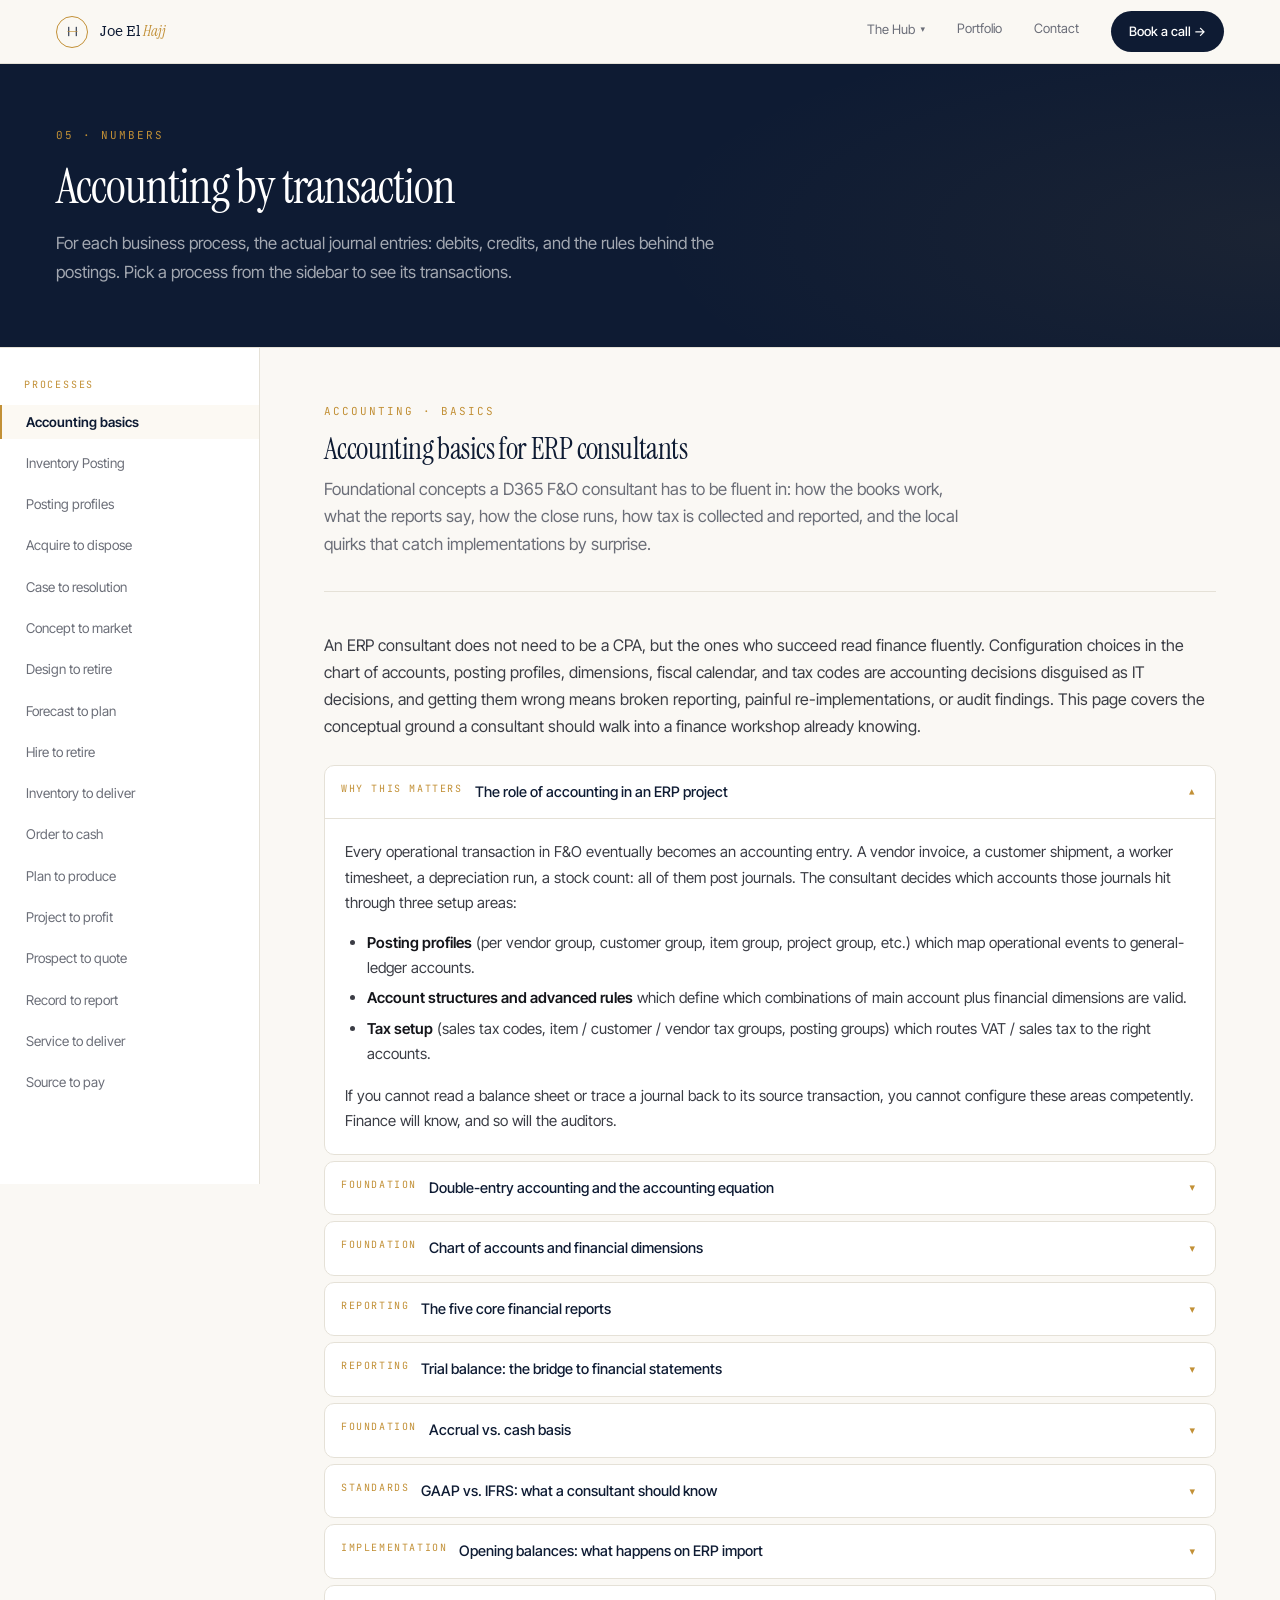
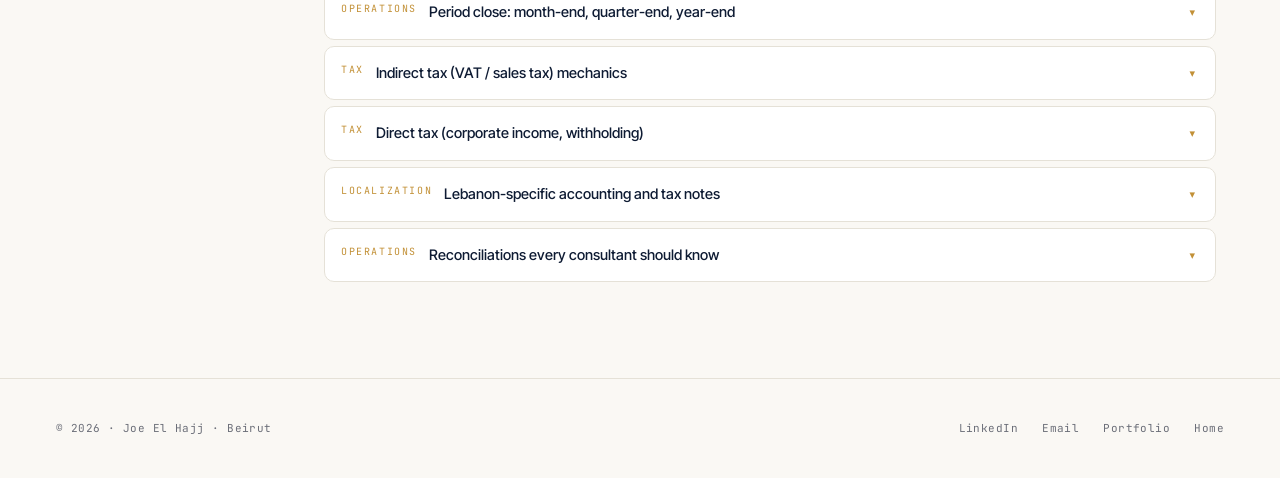
==== commit e7f1db69: "em-dash update" ====
--- a/accounting.html
+++ b/accounting.html
@@ -4,7 +4,7 @@
 <meta charset="UTF-8" />
 <meta name="viewport" content="width=device-width, initial-scale=1.0" />
 <title>Accounting by Transaction · D365 F&amp;O Consulting Hub</title>
-<meta name="description" content="The actual journal entries for each business process — debits, credits, and the rules behind every posting in D365 F&O." />
+<meta name="description" content="The actual journal entries for each business process: debits, credits, and the rules behind every posting in D365 F&O." />
 <link rel="preconnect" href="https://fonts.googleapis.com">
 <link rel="preconnect" href="https://fonts.gstatic.com" crossorigin>
 <link rel="stylesheet" href="assets/css/redesign.css" />
@@ -55,7 +55,7 @@
     <div class="rd-rise">
       <span class="hub-hero__eyebrow">05 · Numbers</span>
       <h1 class="hub-hero__title">Accounting by transaction</h1>
-      <p class="hub-hero__lead">For each business process, the actual journal entries — debits, credits, and the rules behind the postings. Pick a process from the sidebar to see its transactions.</p>
+      <p class="hub-hero__lead">For each business process, the actual journal entries: debits, credits, and the rules behind the postings. Pick a process from the sidebar to see its transactions.</p>
     </div>
   </div>
 </section>
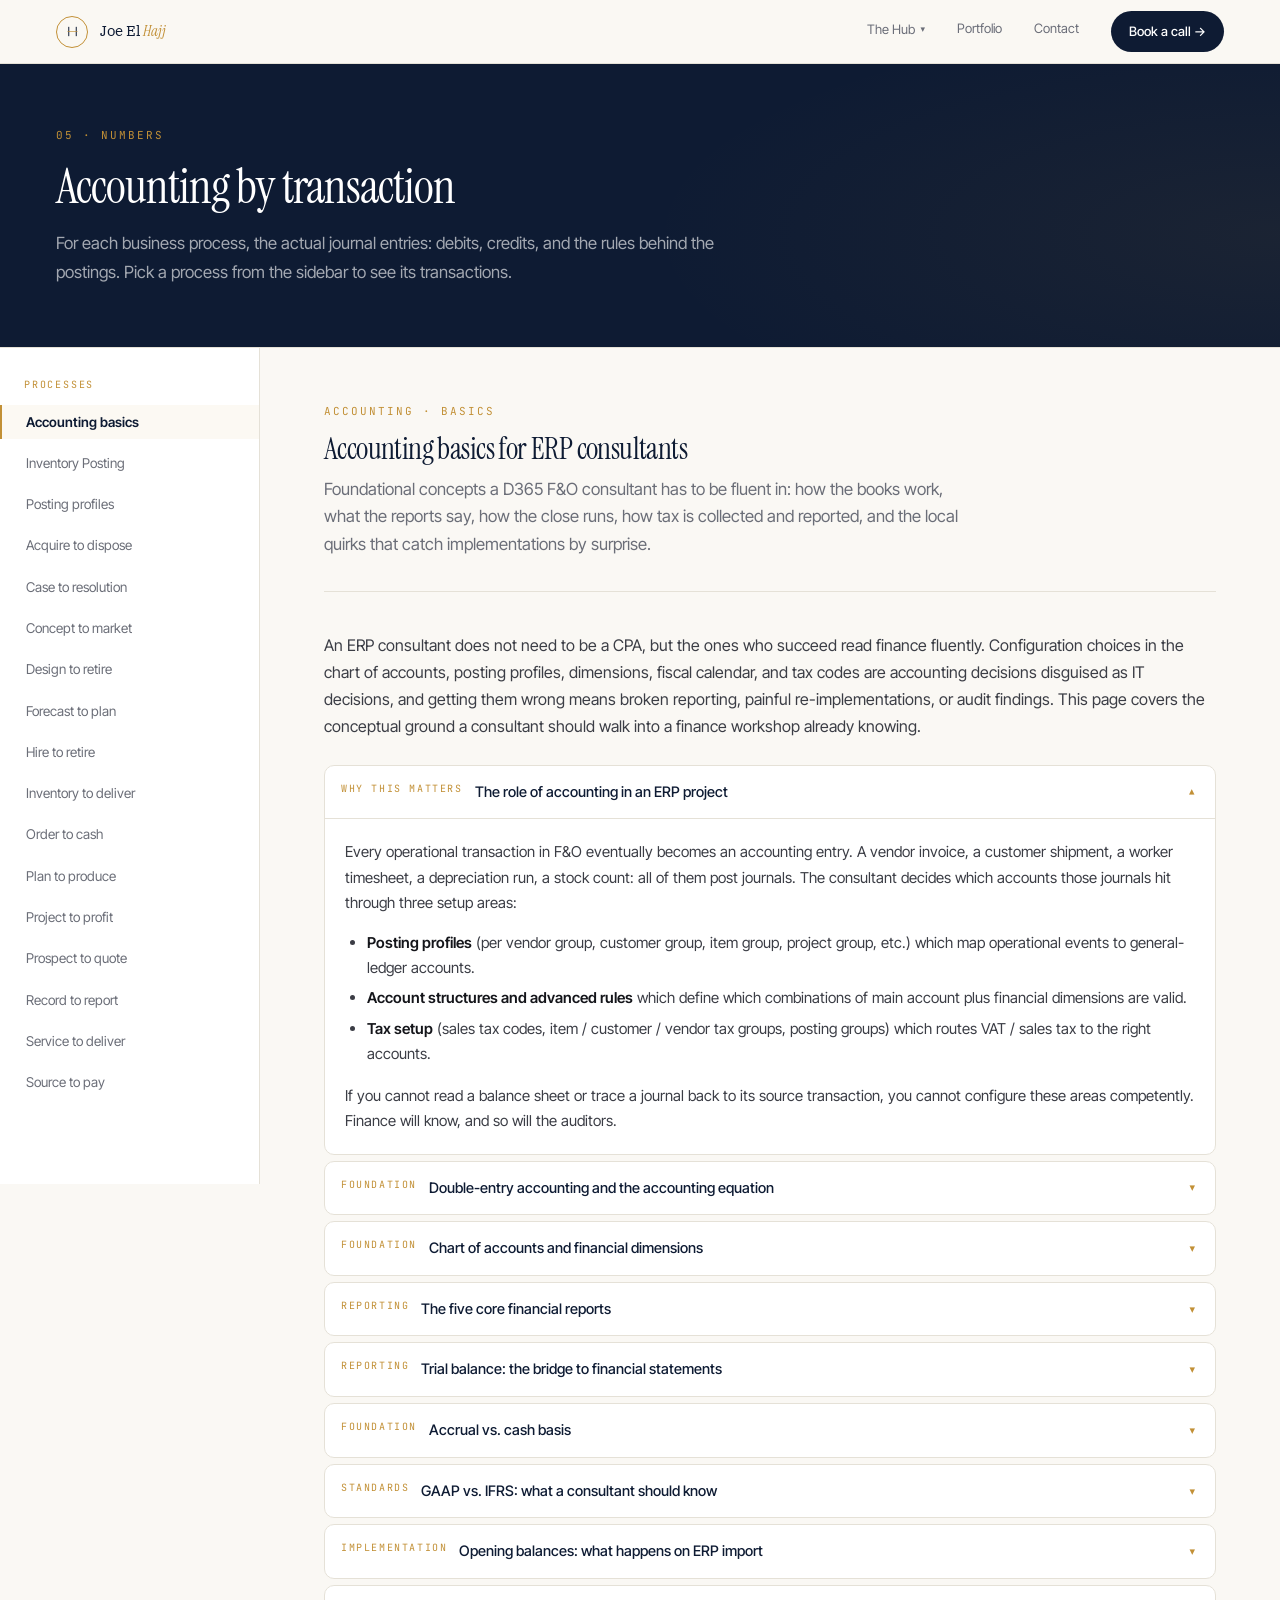
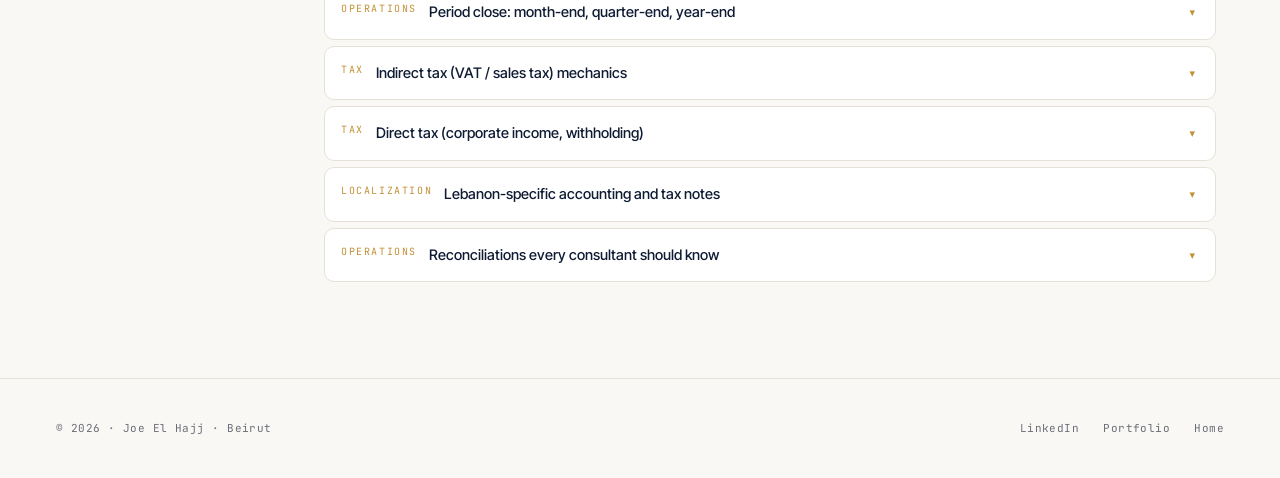
==== commit a4217501: "footer and homepage wording cleanup" ====
--- a/accounting.html
+++ b/accounting.html
@@ -3981,8 +3981,7 @@
 <footer class="rd-footer">
   <div>© 2026 · Joe El Hajj · Beirut</div>
   <div class="rd-footer__links">
-    <a href="https://www.linkedin.com/in/joe-el-hajj-0b44b5222/" target="_blank" rel="noopener">LinkedIn</a>
-    <a href="mailto:Joe1437@outlook.com">Email</a>
+    <a href="https://www.linkedin.com/in/joe-el-hajj" target="_blank" rel="noopener">LinkedIn</a>
     <a href="portfolio.html">Portfolio</a>
     <a href="index.html">Home</a>
   </div>
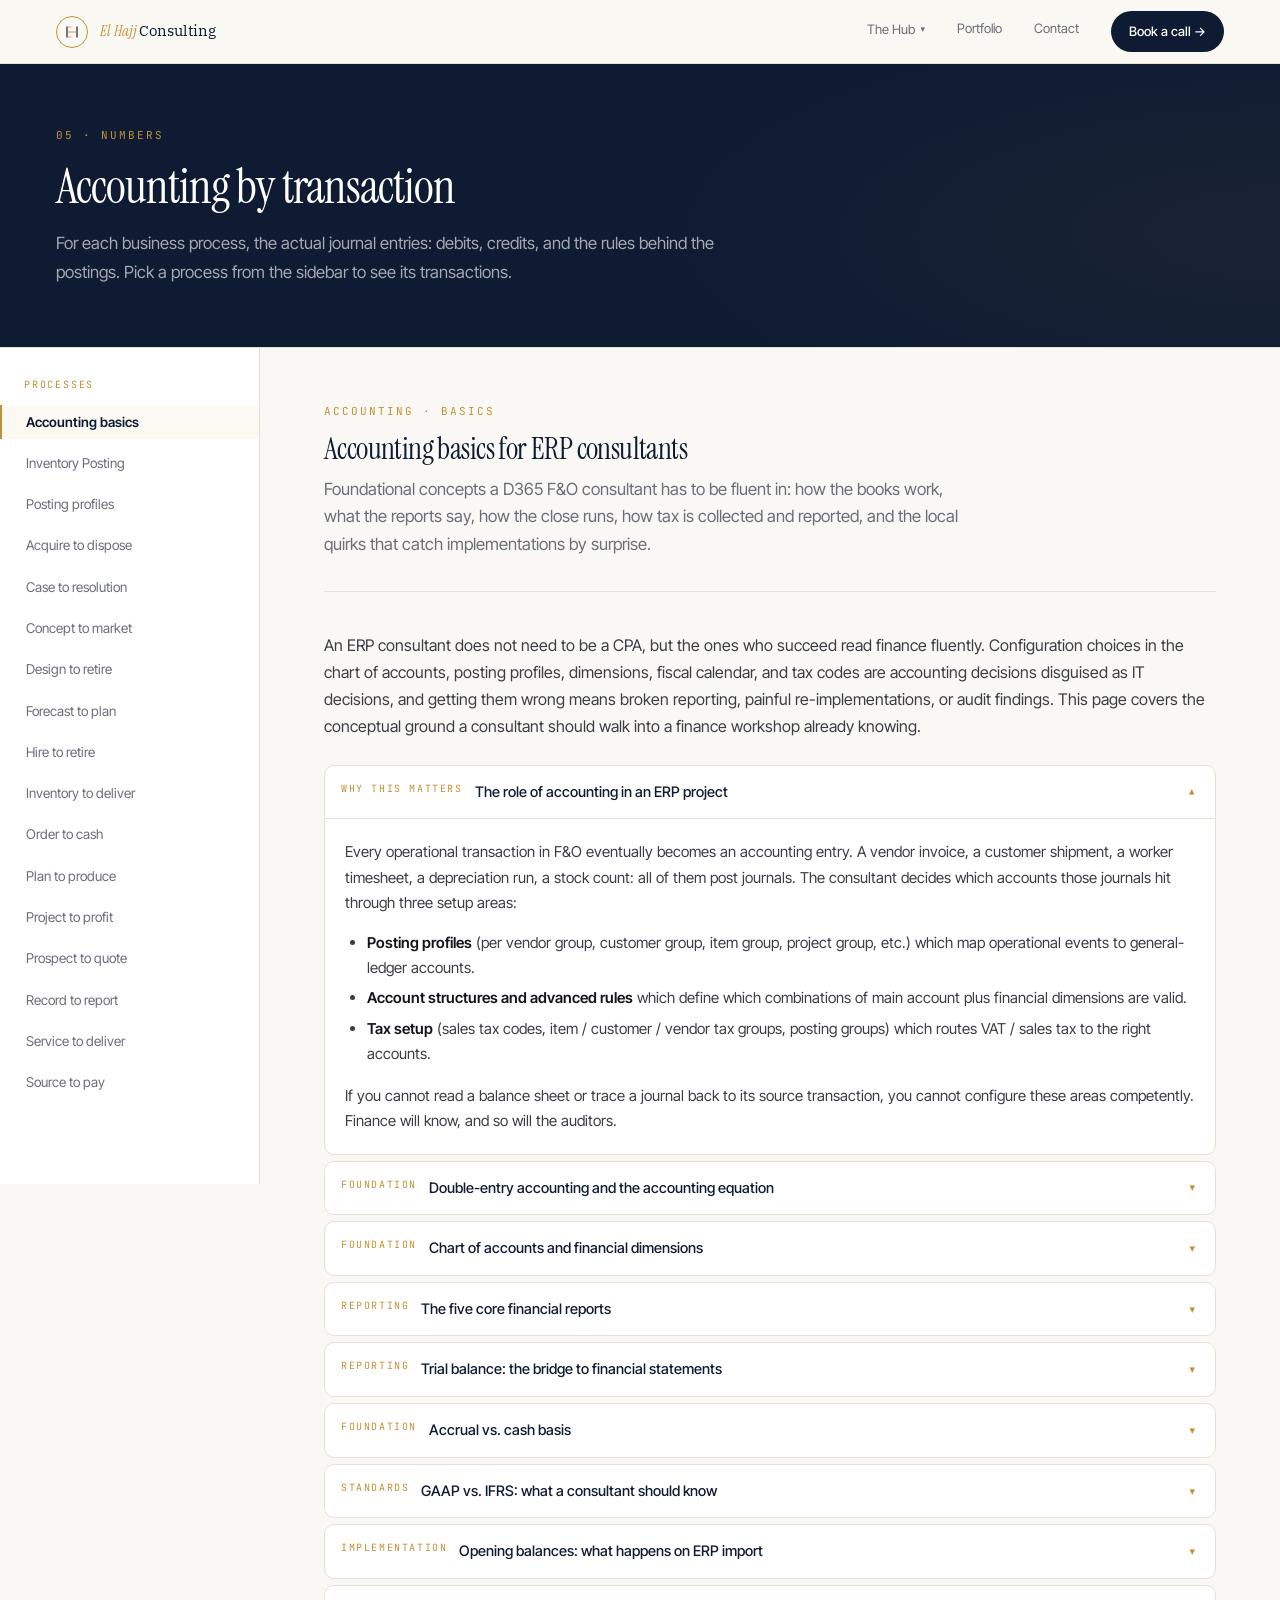
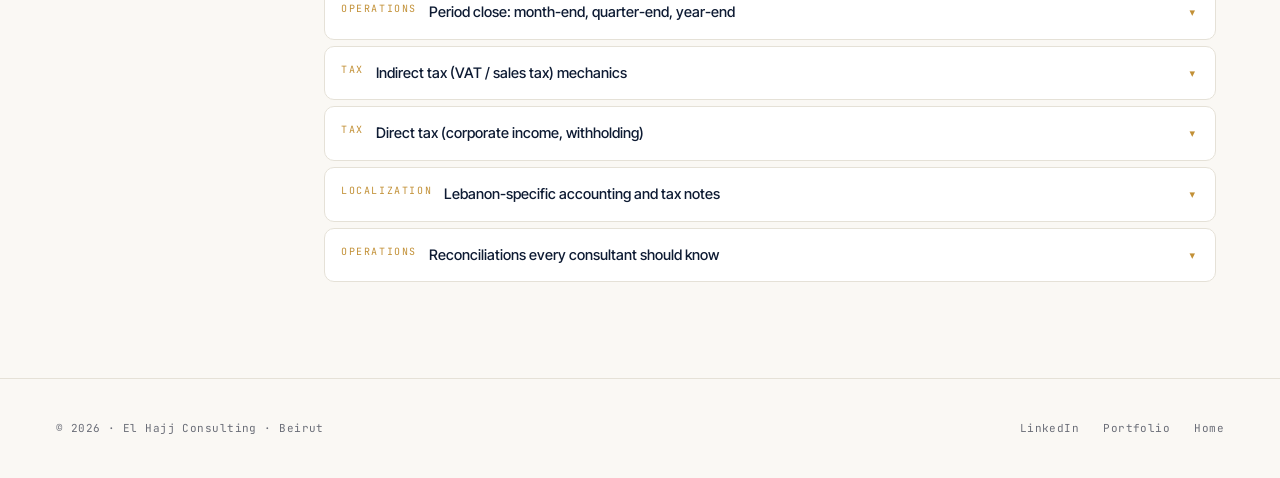
==== commit cf976454: "Branding Update" ====
--- a/accounting.html
+++ b/accounting.html
@@ -16,13 +16,15 @@
   <div class="rd-header__inner">
     <a href="index.html" class="rd-header__brand">
       <span class="rd-header__mark">
-        <svg width="15" height="15" viewBox="0 0 36 36" fill="none" aria-hidden="true">
-          <path d="M 9 8 L 9 28"  stroke="#0E1B33" stroke-width="2.4" stroke-linecap="square"/>
-          <path d="M 27 8 L 27 28" stroke="#0E1B33" stroke-width="2.4" stroke-linecap="square"/>
-          <line x1="6" y1="18" x2="30" y2="18" stroke="#C29036" stroke-width="1.6"/>
+        <svg width="18" height="18" viewBox="0 0 36 36" fill="none" aria-hidden="true">
+          <path d="M 8 8 L 8 28"  stroke="#0E1B33" stroke-width="2.4" stroke-linecap="square"/>
+          <path d="M 28 8 L 28 28" stroke="#0E1B33" stroke-width="2.4" stroke-linecap="square"/>
+          <line x1="8" y1="8"  x2="17" y2="8"  stroke="#C29036" stroke-width="1.6"/>
+          <line x1="8" y1="28" x2="17" y2="28" stroke="#C29036" stroke-width="1.6"/>
+          <line x1="8" y1="18" x2="28" y2="18" stroke="#C29036" stroke-width="1.8"/>
         </svg>
       </span>
-      <span class="rd-header__name">Joe El <em>Hajj</em></span>
+      <span class="rd-header__name"><em>El Hajj</em> Consulting</span>
     </a>
     <nav aria-label="Primary">
       <ul class="rd-header__nav">
@@ -3979,7 +3981,7 @@
 </div>
 
 <footer class="rd-footer">
-  <div>© 2026 · Joe El Hajj · Beirut</div>
+  <div>© 2026 · El Hajj Consulting · Beirut</div>
   <div class="rd-footer__links">
     <a href="https://www.linkedin.com/in/joe-el-hajj" target="_blank" rel="noopener">LinkedIn</a>
     <a href="portfolio.html">Portfolio</a>
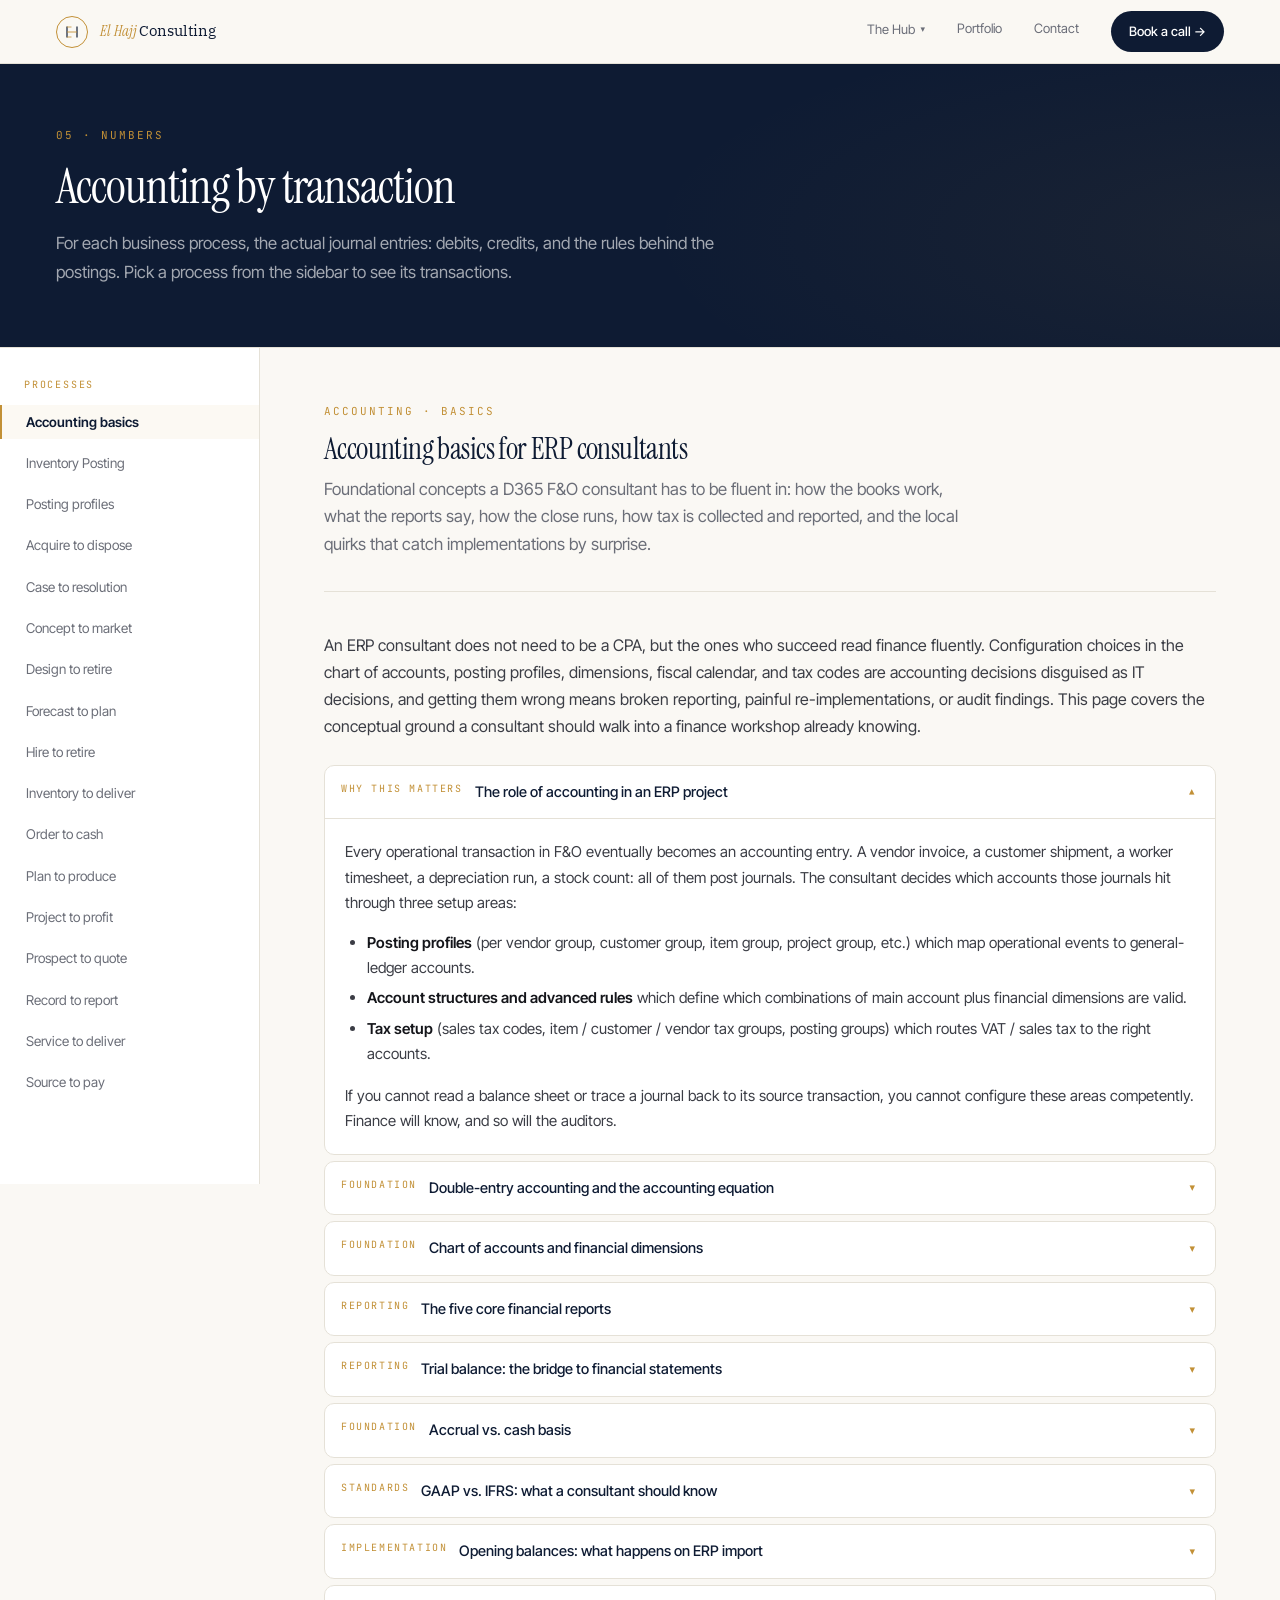
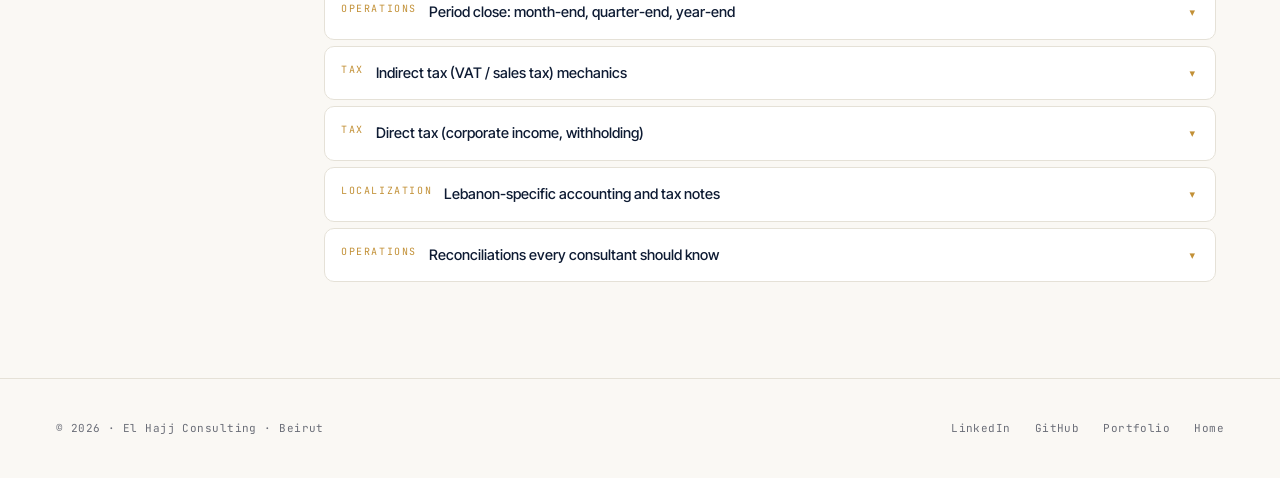
==== commit 11f276ed: "Footer Github link added" ====
--- a/accounting.html
+++ b/accounting.html
@@ -3984,6 +3984,7 @@
   <div>© 2026 · El Hajj Consulting · Beirut</div>
   <div class="rd-footer__links">
     <a href="https://www.linkedin.com/in/joe-el-hajj" target="_blank" rel="noopener">LinkedIn</a>
+    <a href="https://github.com/joe1437" target="_blank" rel="noopener">GitHub</a>
     <a href="portfolio.html">Portfolio</a>
     <a href="index.html">Home</a>
   </div>
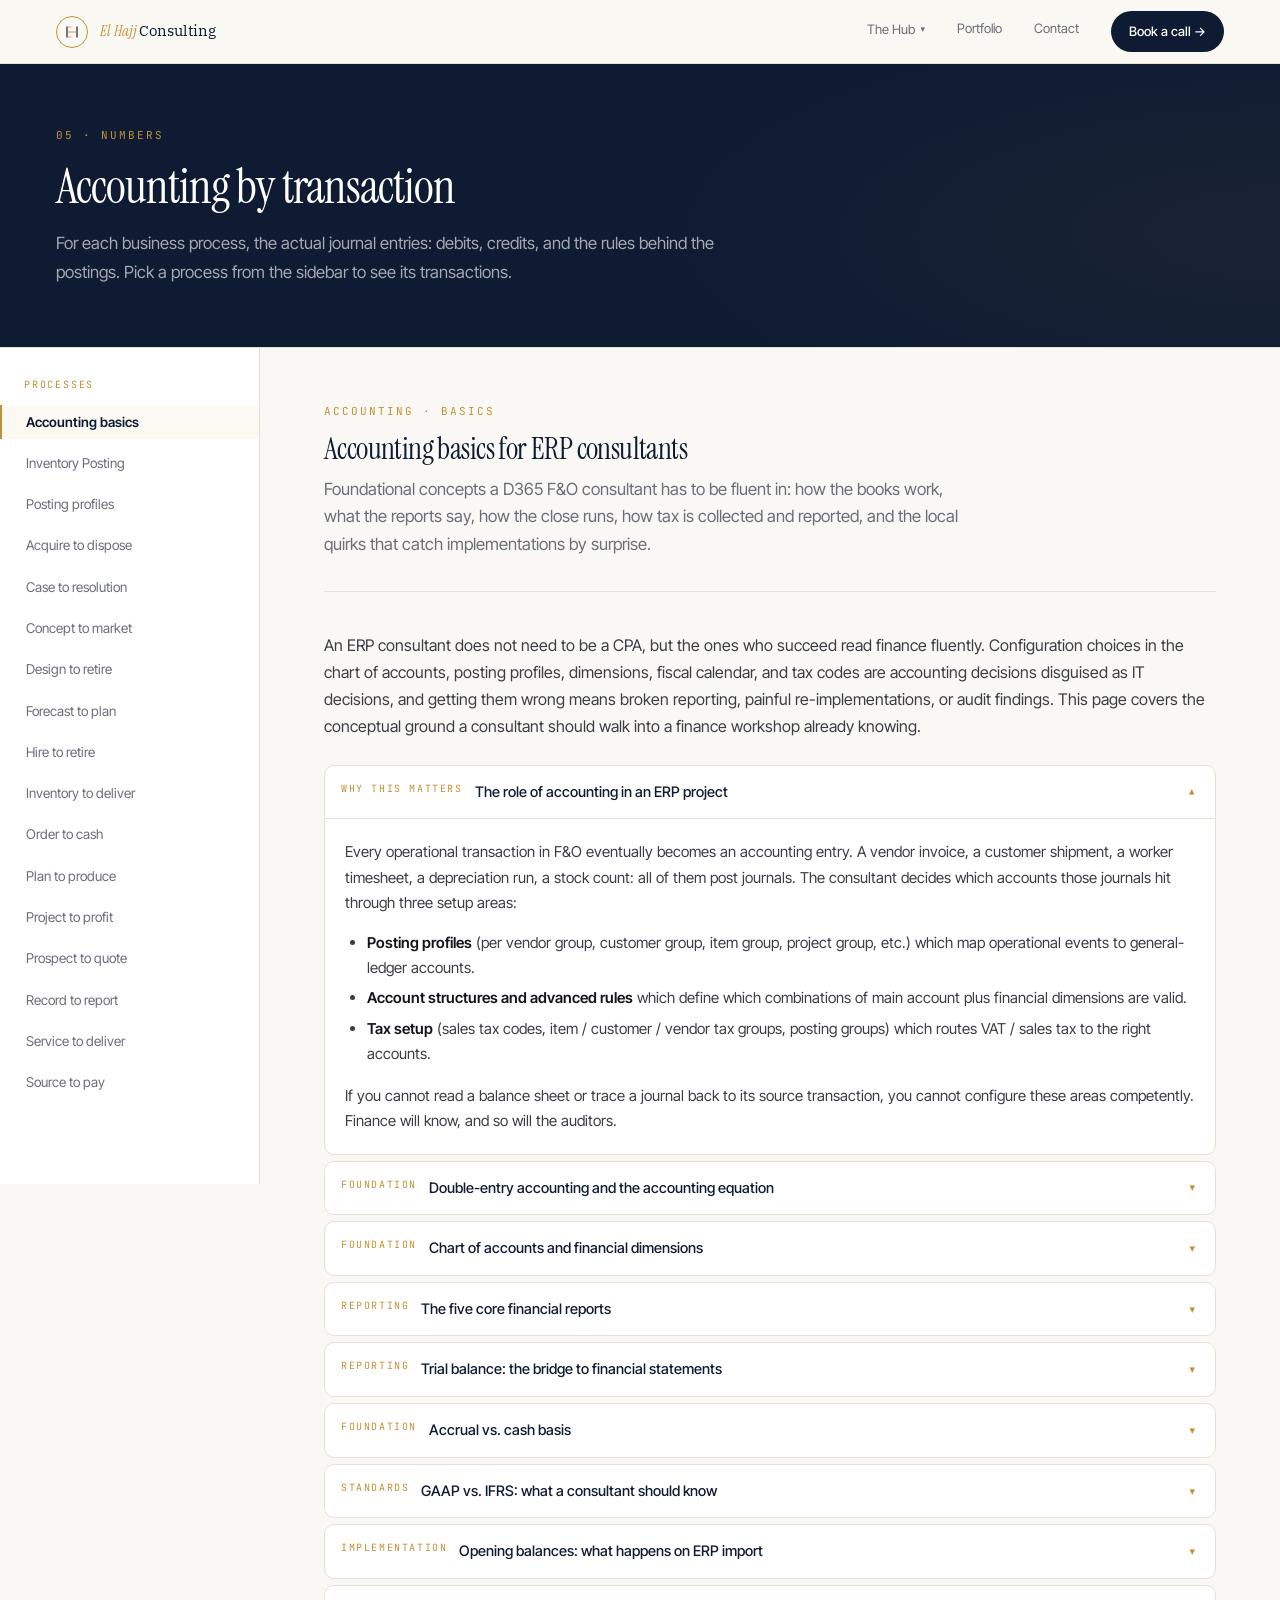
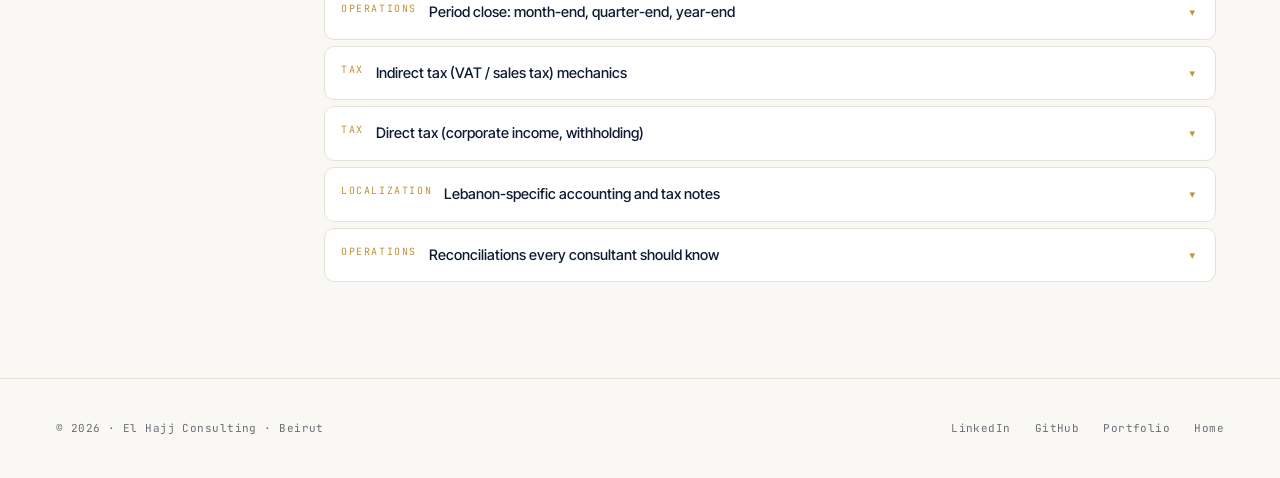
==== commit 79bcb1e1: "Search crawler" ====
--- a/accounting.html
+++ b/accounting.html
@@ -5,6 +5,15 @@
 <meta name="viewport" content="width=device-width, initial-scale=1.0" />
 <title>Accounting by Transaction · D365 F&amp;O Consulting Hub</title>
 <meta name="description" content="The actual journal entries for each business process: debits, credits, and the rules behind every posting in D365 F&O." />
+<link rel="canonical" href="https://elhajjconsulting.com/accounting.html" />
+<meta property="og:type" content="article" />
+<meta property="og:site_name" content="El Hajj Consulting" />
+<meta property="og:url" content="https://elhajjconsulting.com/accounting.html" />
+<meta property="og:title" content="Accounting by Transaction · D365 F&amp;O Consulting Hub" />
+<meta property="og:description" content="The actual journal entries for each business process: debits, credits, and the rules behind every posting in D365 F&O." />
+<meta property="og:image" content="https://elhajjconsulting.com/assets/images/og-image.png" />
+<meta property="og:image:width" content="1200" />
+<meta property="og:image:height" content="630" />
 <link rel="preconnect" href="https://fonts.googleapis.com">
 <link rel="preconnect" href="https://fonts.gstatic.com" crossorigin>
 <link rel="stylesheet" href="assets/css/redesign.css" />
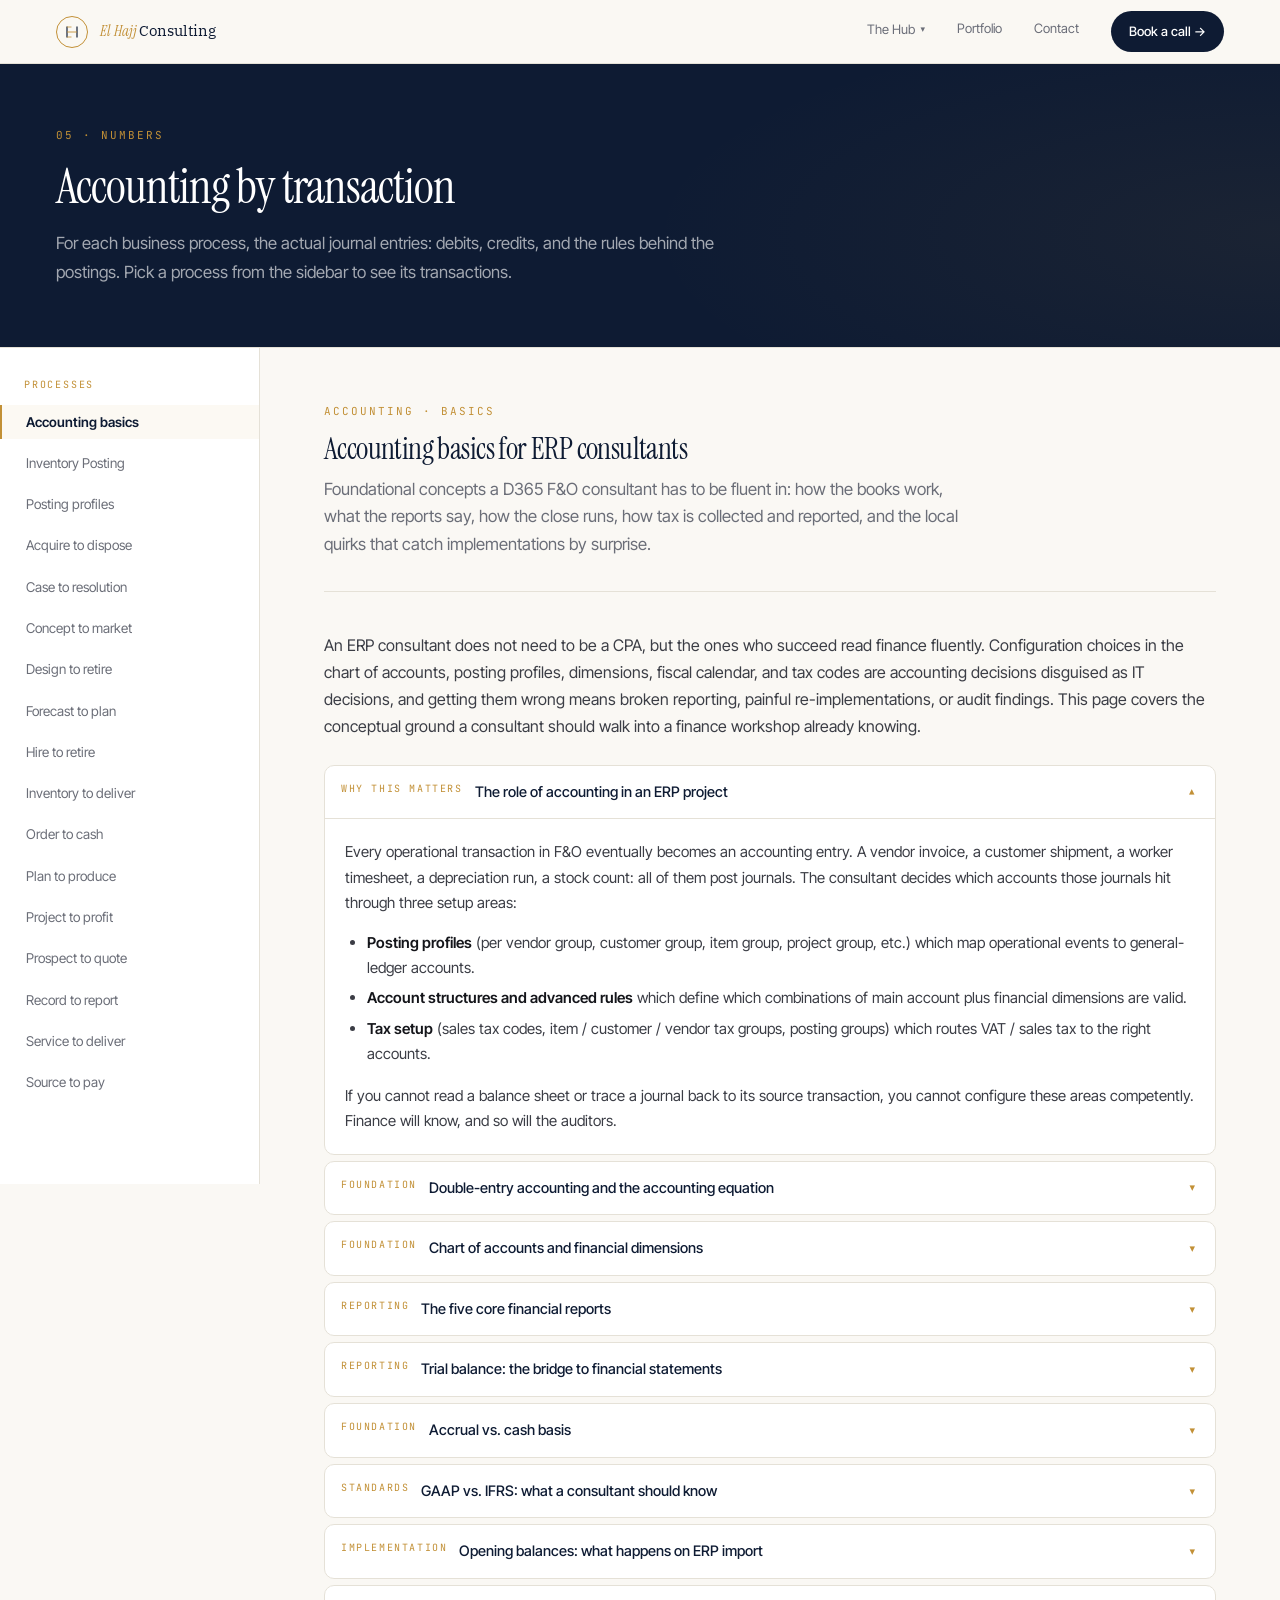
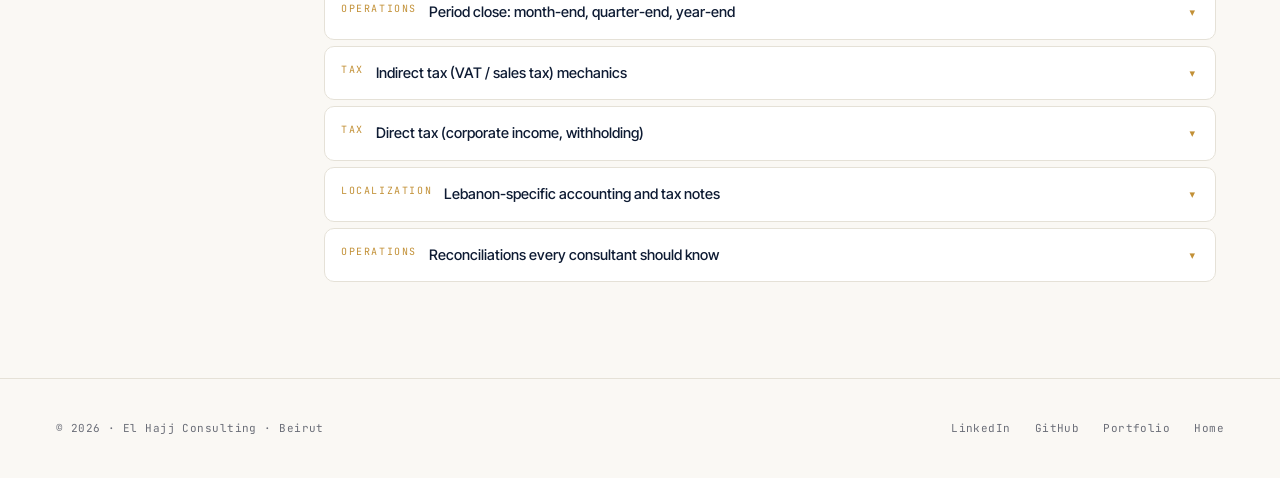
==== commit 1954d17b: "Mobile header optimization" ====
--- a/accounting.html
+++ b/accounting.html
@@ -3,13 +3,16 @@
 <head>
 <meta charset="UTF-8" />
 <meta name="viewport" content="width=device-width, initial-scale=1.0" />
-<title>Accounting by Transaction · D365 F&amp;O Consulting Hub</title>
+<title>Accounting by Transaction</title>
 <meta name="description" content="The actual journal entries for each business process: debits, credits, and the rules behind every posting in D365 F&O." />
+<link rel="icon" href="/favicon.svg" type="image/svg+xml" />
+<link rel="icon" href="/favicon-32.png" sizes="32x32" type="image/png" />
+<link rel="apple-touch-icon" href="/apple-touch-icon.png" />
 <link rel="canonical" href="https://elhajjconsulting.com/accounting.html" />
 <meta property="og:type" content="article" />
 <meta property="og:site_name" content="El Hajj Consulting" />
 <meta property="og:url" content="https://elhajjconsulting.com/accounting.html" />
-<meta property="og:title" content="Accounting by Transaction · D365 F&amp;O Consulting Hub" />
+<meta property="og:title" content="Accounting by Transaction" />
 <meta property="og:description" content="The actual journal entries for each business process: debits, credits, and the rules behind every posting in D365 F&O." />
 <meta property="og:image" content="https://elhajjconsulting.com/assets/images/og-image.png" />
 <meta property="og:image:width" content="1200" />
@@ -33,7 +36,7 @@
           <line x1="8" y1="18" x2="28" y2="18" stroke="#C29036" stroke-width="1.8"/>
         </svg>
       </span>
-      <span class="rd-header__name"><em>El Hajj</em> Consulting</span>
+      <span class="rd-header__name"><em>El Hajj</em><span class="rd-header__name-suffix"> Consulting</span></span>
     </a>
     <nav aria-label="Primary">
       <ul class="rd-header__nav">
--- a/assets/css/redesign.css
+++ b/assets/css/redesign.css
@@ -231,7 +231,11 @@
 @media (max-width: 640px) {
   /* Header: compact brand, keep dropdown + CTA usable. */
   .rd-header { height: 56px; }
-  .rd-header__name { font-size: 14px; }
+  /* "El Hajj Consulting" wordmark is wider than the old "Joe El Hajj".
+     On phones we let the EH monogram carry the "Consulting" half so
+     "El Hajj" alone fits cleanly next to the dropdown + CTA. */
+  .rd-header__name .rd-header__name-suffix { display: none; }
+  .rd-header__brand { gap: 10px; }
   .rd-header__cta {
     margin-left: 12px;
     padding: 8px 14px;
@@ -262,7 +266,6 @@
 
 /* ── Ultra-narrow phones (≤380px) ── */
 @media (max-width: 380px) {
-  .rd-header__name { font-size: 13px; }
   .rd-header__cta { padding: 7px 12px; font-size: 11.5px; }
   .rd-header__brand { gap: 8px; }
 }
